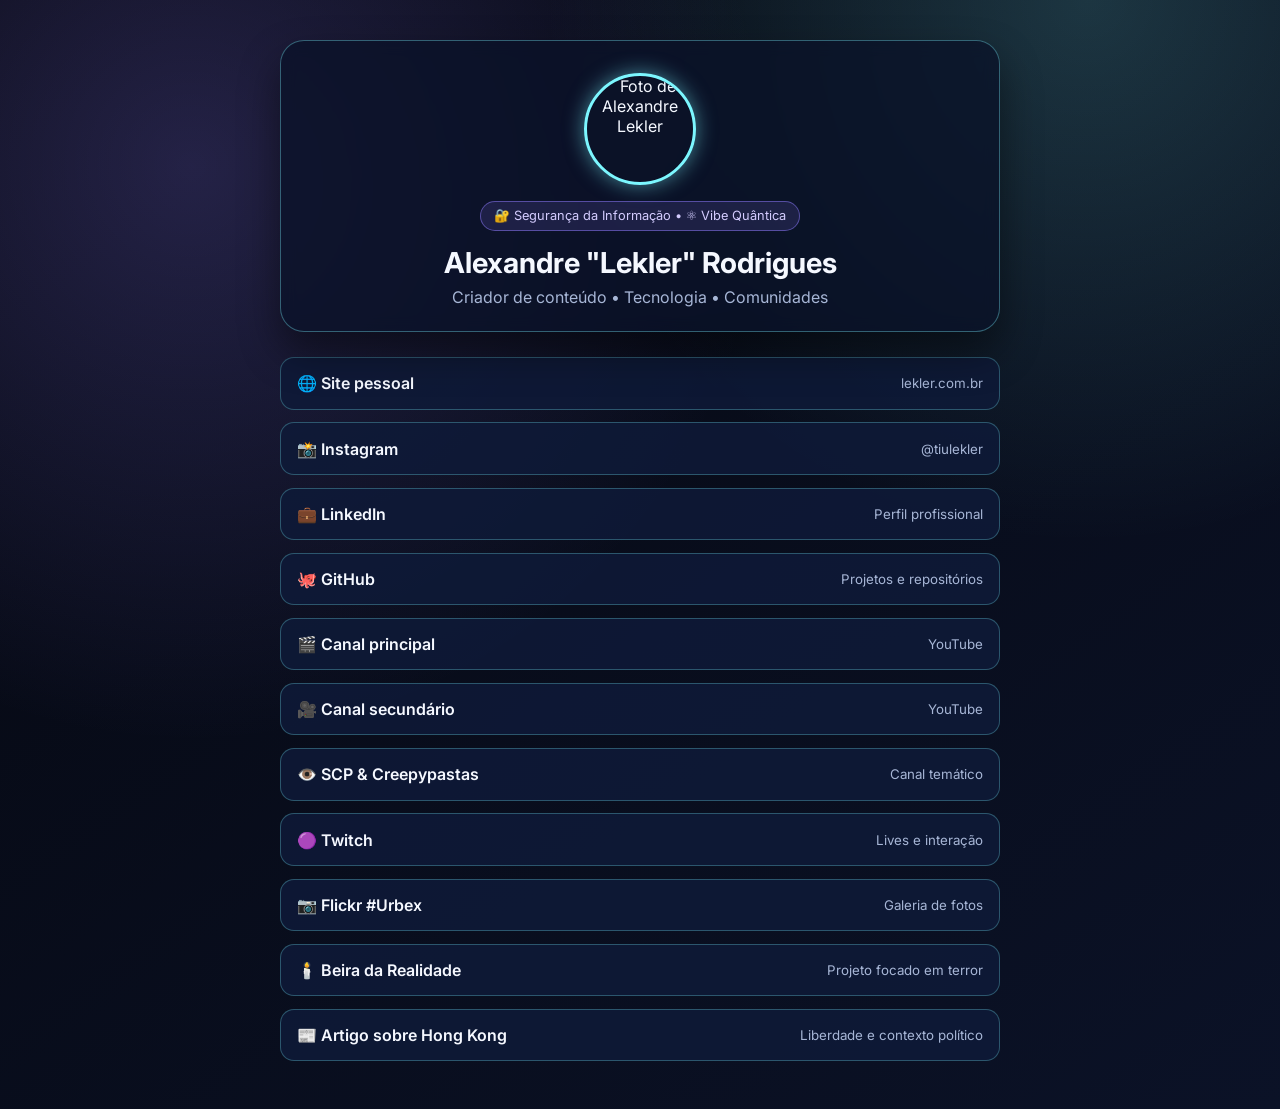
==== index.html @ a50fb495 "Redesign link hub with responsive quantum style and fixed avatar" ====
<!DOCTYPE html>
<html lang="pt-BR">
  <head>
    <meta charset="UTF-8" />
    <meta name="viewport" content="width=device-width, initial-scale=1" />
    <meta
      name="description"
      content="Central de links do Alexandre \"Lekler\" Rodrigues com todos os canais oficiais."
    />
    <title>Alexandre "Lekler" Rodrigues | Link Hub</title>
    <link rel="preconnect" href="https://fonts.googleapis.com" />
    <link rel="preconnect" href="https://fonts.gstatic.com" crossorigin />
    <link
      href="https://fonts.googleapis.com/css2?family=Inter:wght@400;600;700;800&display=swap"
      rel="stylesheet"
    />
    <link rel="stylesheet" href="style.css" />
  </head>

  <body>
    <main class="container">
      <section class="profile-card" aria-label="Perfil">
        <img
          id="userPhoto"
          src="https://raw.githubusercontent.com/Lekler/links.github.io/master/1666912003613.jpg"
          alt="Foto de Alexandre Lekler"
          loading="eager"
          decoding="async"
        />

        <p class="status-pill">🔐 Segurança da Informação • ⚛️ Vibe Quântica</p>
        <h1>Alexandre "Lekler" Rodrigues</h1>
        <p class="subtitle">Criador de conteúdo • Tecnologia • Comunidades</p>
      </section>

      <section id="links" aria-label="Links sociais e projetos">
        <a class="link" href="https://lekler.com.br" target="_blank" rel="noopener noreferrer">
          <span>🌐 Site pessoal</span>
          <small>lekler.com.br</small>
        </a>

        <a class="link" href="https://www.instagram.com/tiulekler" target="_blank" rel="noopener noreferrer">
          <span>📸 Instagram</span>
          <small>@tiulekler</small>
        </a>

        <a class="link" href="https://www.linkedin.com/in/alexandrerod" target="_blank" rel="noopener noreferrer">
          <span>💼 LinkedIn</span>
          <small>Perfil profissional</small>
        </a>

        <a class="link" href="https://github.com/Lekler" target="_blank" rel="noopener noreferrer">
          <span>🐙 GitHub</span>
          <small>Projetos e repositórios</small>
        </a>

        <a
          class="link"
          href="https://www.youtube.com/channel/UCz3S1WSkzNvZlS9Zwl2lBQg?view_as=subscriber"
          target="_blank"
          rel="noopener noreferrer"
        >
          <span>🎬 Canal principal</span>
          <small>YouTube</small>
        </a>

        <a
          class="link"
          href="https://www.youtube.com/channel/UCfmF6zMTFVRqgxNXiyYGHhQ?view_as=subscriber"
          target="_blank"
          rel="noopener noreferrer"
        >
          <span>🎥 Canal secundário</span>
          <small>YouTube</small>
        </a>

        <a
          class="link"
          href="https://www.youtube.com/channel/UCdoVWaOnv3TEPVYduuD1h1A?view_as=subscriber"
          target="_blank"
          rel="noopener noreferrer"
        >
          <span>👁️ SCP & Creepypastas</span>
          <small>Canal temático</small>
        </a>

        <a class="link" href="https://twitch.tv/tiulekler/" target="_blank" rel="noopener noreferrer">
          <span>🟣 Twitch</span>
          <small>Lives e interação</small>
        </a>

        <a class="link" href="https://www.flickr.com/photos/lekler12/" target="_blank" rel="noopener noreferrer">
          <span>📷 Flickr #Urbex</span>
          <small>Galeria de fotos</small>
        </a>

        <a class="link" href="http://beiradarealidade.com.br/" target="_blank" rel="noopener noreferrer">
          <span>🕯️ Beira da Realidade</span>
          <small>Projeto focado em terror</small>
        </a>

        <a class="link" href="https://mailchi.mp/spotniks/hong-kong" target="_blank" rel="noopener noreferrer">
          <span>📰 Artigo sobre Hong Kong</span>
          <small>Liberdade e contexto político</small>
        </a>
      </section>
    </main>
  </body>
</html>
---- style.css ----
:root {
  --bg: #05070f;
  --bg-accent: #0b1227;
  --card: rgba(10, 18, 40, 0.75);
  --primary: #7cf7ff;
  --secondary: #8f7cff;
  --text: #f5f8ff;
  --muted: #a7b6d6;
  --border: rgba(124, 247, 255, 0.35);
  --shadow: 0 20px 40px rgba(0, 0, 0, 0.45);
}

* {
  box-sizing: border-box;
}

body {
  margin: 0;
  min-height: 100vh;
  font-family: 'Inter', system-ui, -apple-system, Segoe UI, Roboto, sans-serif;
  color: var(--text);
  background:
    radial-gradient(circle at 15% 15%, rgba(143, 124, 255, 0.22), transparent 40%),
    radial-gradient(circle at 85% 0%, rgba(124, 247, 255, 0.18), transparent 35%),
    linear-gradient(145deg, var(--bg), var(--bg-accent));
}

.container {
  width: min(720px, 92vw);
  margin: 0 auto;
  padding: 2.5rem 0 3rem;
}

.profile-card {
  position: relative;
  margin: 0 auto 1.6rem;
  padding: 2rem 1.2rem 1.5rem;
  text-align: center;
  border: 1px solid var(--border);
  border-radius: 24px;
  background: var(--card);
  box-shadow: var(--shadow);
  backdrop-filter: blur(8px);
}

#userPhoto {
  width: 112px;
  height: 112px;
  border-radius: 50%;
  border: 3px solid var(--primary);
  display: block;
  object-fit: cover;
  margin: 0 auto 1rem;
  box-shadow: 0 0 20px rgba(124, 247, 255, 0.5);
}

h1 {
  margin: 0;
  font-size: clamp(1.25rem, 4vw, 1.8rem);
}

.subtitle {
  margin: 0.4rem 0 0;
  color: var(--muted);
}

.status-pill {
  display: inline-block;
  margin: 0 0 0.9rem;
  padding: 0.4rem 0.8rem;
  border: 1px solid rgba(143, 124, 255, 0.5);
  border-radius: 999px;
  font-size: 0.8rem;
  color: #d4ccff;
  background: rgba(143, 124, 255, 0.14);
}

#links {
  display: grid;
  gap: 0.8rem;
}

.link {
  display: flex;
  align-items: center;
  justify-content: space-between;
  gap: 0.5rem;
  text-decoration: none;
  color: var(--text);
  padding: 0.95rem 1rem;
  border-radius: 14px;
  border: 1px solid rgba(124, 247, 255, 0.28);
  background: rgba(14, 26, 56, 0.86);
  transition: transform 0.2s ease, border-color 0.2s ease, box-shadow 0.2s ease;
}

.link span {
  font-weight: 600;
}

.link small {
  color: var(--muted);
  white-space: nowrap;
}

.link:hover,
.link:focus-visible {
  transform: translateY(-2px);
  border-color: var(--primary);
  box-shadow: 0 8px 20px rgba(124, 247, 255, 0.2);
  outline: none;
}

@media (max-width: 540px) {
  .container {
    width: min(680px, 94vw);
    padding-top: 1.3rem;
  }

  .profile-card {
    padding: 1.4rem 1rem 1.2rem;
  }

  .link {
    flex-direction: column;
    align-items: flex-start;
  }

  .link small {
    white-space: normal;
  }
}
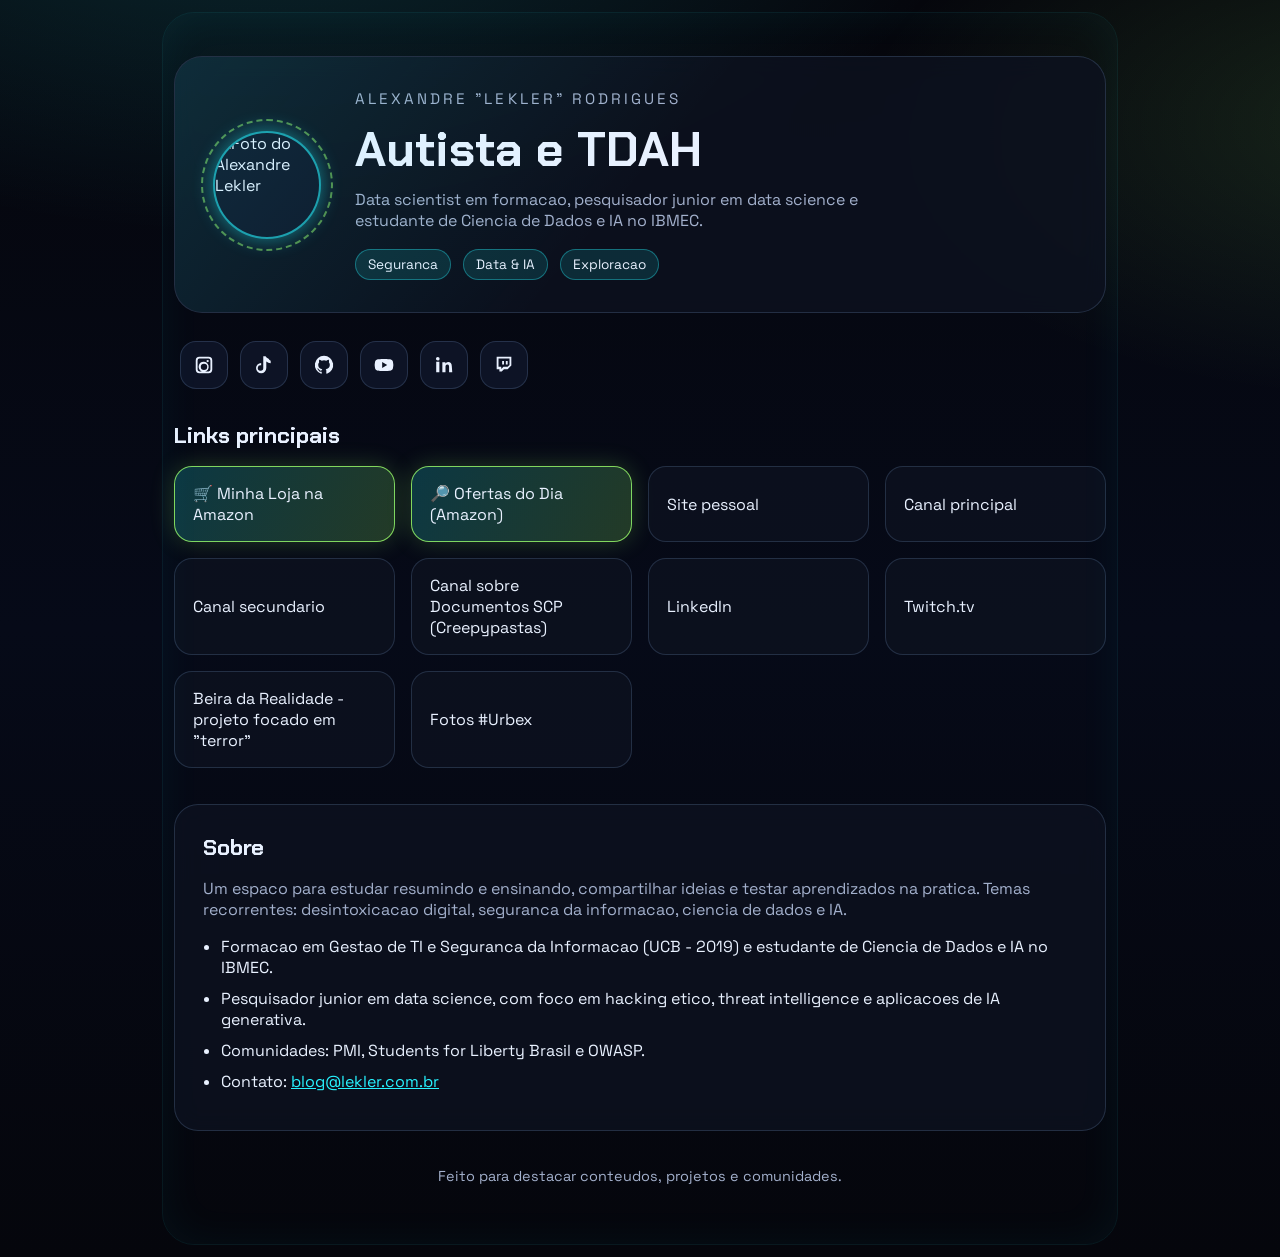
==== commit b2e15191: "Update link page content and add featured links" ====
--- a/index.html
+++ b/index.html
@@ -1,109 +1,242 @@
-<!DOCTYPE html>
+<!doctype html>
 <html lang="pt-BR">
   <head>
-    <meta charset="UTF-8" />
+    <meta charset="utf-8" />
     <meta name="viewport" content="width=device-width, initial-scale=1" />
+    <title>Alexandre "Lekler" Rodrigues</title>
     <meta
       name="description"
-      content="Central de links do Alexandre \"Lekler\" Rodrigues com todos os canais oficiais."
+      content="Links oficiais, conteudos e projetos de Alexandre \"Lekler\" Rodrigues."
     />
-    <title>Alexandre "Lekler" Rodrigues | Link Hub</title>
     <link rel="preconnect" href="https://fonts.googleapis.com" />
     <link rel="preconnect" href="https://fonts.gstatic.com" crossorigin />
     <link
-      href="https://fonts.googleapis.com/css2?family=Inter:wght@400;600;700;800&display=swap"
+      href="https://fonts.googleapis.com/css2?family=Chakra+Petch:wght@500;700&family=Space+Grotesk:wght@400;500;600&display=swap"
       rel="stylesheet"
     />
-    <link rel="stylesheet" href="style.css" />
+    <link rel="stylesheet" href="styles.css" />
   </head>
-
   <body>
-    <main class="container">
-      <section class="profile-card" aria-label="Perfil">
-        <img
-          id="userPhoto"
-          src="https://raw.githubusercontent.com/Lekler/links.github.io/master/1666912003613.jpg"
-          alt="Foto de Alexandre Lekler"
-          loading="eager"
-          decoding="async"
-        />
-
-        <p class="status-pill">🔐 Segurança da Informação • ⚛️ Vibe Quântica</p>
-        <h1>Alexandre "Lekler" Rodrigues</h1>
-        <p class="subtitle">Criador de conteúdo • Tecnologia • Comunidades</p>
+    <main class="page">
+      <header class="hero">
+        <div class="avatar-wrap">
+          <img
+            class="avatar"
+            src="https://raw.githubusercontent.com/Lekler/links.github.io/master/1666912003613.jpg"
+            alt="Foto do Alexandre Lekler"
+          />
+          <span class="avatar-ring" aria-hidden="true"></span>
+        </div>
+        <div class="hero-text">
+          <p class="kicker">Alexandre "Lekler" Rodrigues</p>
+          <h1>Autista e TDAH</h1>
+          <p class="sub">
+            Data scientist em formacao, pesquisador junior em data science e estudante
+            de Ciencia de Dados e IA no IBMEC.
+          </p>
+          <div class="chips">
+            <span>Seguranca</span>
+            <span>Data & IA</span>
+            <span>Exploracao</span>
+          </div>
+        </div>
+      </header>
+
+      <section class="socials" aria-label="Redes sociais">
+        <a
+          class="icon-button"
+          href="https://www.instagram.com/tiulekler"
+          target="_blank"
+          rel="noopener noreferrer"
+          aria-label="Instagram"
+        >
+          <svg viewBox="0 0 24 24" aria-hidden="true">
+            <path
+              d="M7 3h10a4 4 0 0 1 4 4v10a4 4 0 0 1-4 4H7a4 4 0 0 1-4-4V7a4 4 0 0 1 4-4zm10 2H7a2 2 0 0 0-2 2v10a2 2 0 0 0 2 2h10a2 2 0 0 0 2-2V7a2 2 0 0 0-2-2zm-5 3.5A5.5 5.5 0 1 1 6.5 12 5.51 5.51 0 0 1 12 8.5zm0 2A3.5 3.5 0 1 0 15.5 14 3.5 3.5 0 0 0 12 10.5zm5.25-2.75a1.25 1.25 0 1 1-1.25-1.25 1.25 1.25 0 0 1 1.25 1.25z"
+            />
+          </svg>
+        </a>
+        <a
+          class="icon-button"
+          href="https://www.tiktok.com/@lekler"
+          target="_blank"
+          rel="noopener noreferrer"
+          aria-label="TikTok"
+        >
+          <svg viewBox="0 0 24 24" aria-hidden="true">
+            <path
+              d="M17 5.2a5.2 5.2 0 0 1-3.3-2.7h-2.5v12.7a3 3 0 1 1-2.3-2.9V9.8a5.6 5.6 0 1 0 5.6 5.6V8.3a7.5 7.5 0 0 0 4.8 1.7V7.4A5.2 5.2 0 0 1 17 5.2z"
+            />
+          </svg>
+        </a>
+        <a
+          class="icon-button"
+          href="https://github.com/Lekler"
+          target="_blank"
+          rel="noopener noreferrer"
+          aria-label="GitHub"
+        >
+          <svg viewBox="0 0 24 24" aria-hidden="true">
+            <path
+              d="M12 2a10 10 0 0 0-3.16 19.48c.5.1.68-.22.68-.48v-1.7c-2.77.6-3.36-1.33-3.36-1.33a2.64 2.64 0 0 0-1.1-1.45c-.9-.62.07-.61.07-.61a2.1 2.1 0 0 1 1.53 1.03 2.13 2.13 0 0 0 2.9.83 2.13 2.13 0 0 1 .64-1.34c-2.2-.25-4.5-1.1-4.5-4.9a3.82 3.82 0 0 1 1.02-2.66 3.55 3.55 0 0 1 .1-2.63s.83-.27 2.72 1.02a9.4 9.4 0 0 1 4.96 0c1.9-1.3 2.72-1.02 2.72-1.02a3.55 3.55 0 0 1 .1 2.63 3.82 3.82 0 0 1 1.02 2.66c0 3.82-2.3 4.65-4.5 4.9a2.38 2.38 0 0 1 .68 1.84v2.73c0 .27.18.59.69.48A10 10 0 0 0 12 2z"
+            />
+          </svg>
+        </a>
+        <a
+          class="icon-button"
+          href="https://www.youtube.com/channel/UCz3S1WSkzNvZlS9Zwl2lBQg"
+          target="_blank"
+          rel="noopener noreferrer"
+          aria-label="YouTube"
+        >
+          <svg viewBox="0 0 24 24" aria-hidden="true">
+            <path
+              d="M21.7 8.2a3.1 3.1 0 0 0-2.2-2.2C17.6 5.4 12 5.4 12 5.4s-5.6 0-7.5.6a3.1 3.1 0 0 0-2.2 2.2A32.2 32.2 0 0 0 1.8 12a32.2 32.2 0 0 0 .5 3.8 3.1 3.1 0 0 0 2.2 2.2c1.9.6 7.5.6 7.5.6s5.6 0 7.5-.6a3.1 3.1 0 0 0 2.2-2.2 32.2 32.2 0 0 0 .5-3.8 32.2 32.2 0 0 0-.5-3.8zM10 15.4V8.6L15.5 12 10 15.4z"
+            />
+          </svg>
+        </a>
+        <a
+          class="icon-button"
+          href="https://www.linkedin.com/in/alexandrerod"
+          target="_blank"
+          rel="noopener noreferrer"
+          aria-label="LinkedIn"
+        >
+          <svg viewBox="0 0 24 24" aria-hidden="true">
+            <path
+              d="M6.94 8.5H3.5V20h3.44zM5.22 7.2A1.99 1.99 0 1 0 5.2 3.2a1.99 1.99 0 0 0 .02 3.98zM20.5 13.2c0-3.1-1.66-4.55-3.88-4.55a3.35 3.35 0 0 0-3.03 1.66h-.05v-1.4H10.2V20h3.44v-5.6c0-1.48.28-2.92 2.1-2.92 1.79 0 1.81 1.67 1.81 3.02V20h3.45z"
+            />
+          </svg>
+        </a>
+        <a
+          class="icon-button"
+          href="https://twitch.tv/tiulekler"
+          target="_blank"
+          rel="noopener noreferrer"
+          aria-label="Twitch"
+        >
+          <svg viewBox="0 0 24 24" aria-hidden="true">
+            <path
+              d="M4 3h16v9.5l-4 4h-4l-2.5 2.5H7v-2.5H4V3zm2 2v9h3v2.4L11.4 14H16l2-2V5H6zm4 2.5h2v4h-2zm4 0h2v4h-2z"
+            />
+          </svg>
+        </a>
       </section>
 
-      <section id="links" aria-label="Links sociais e projetos">
-        <a class="link" href="https://lekler.com.br" target="_blank" rel="noopener noreferrer">
-          <span>🌐 Site pessoal</span>
-          <small>lekler.com.br</small>
-        </a>
-
-        <a class="link" href="https://www.instagram.com/tiulekler" target="_blank" rel="noopener noreferrer">
-          <span>📸 Instagram</span>
-          <small>@tiulekler</small>
-        </a>
-
-        <a class="link" href="https://www.linkedin.com/in/alexandrerod" target="_blank" rel="noopener noreferrer">
-          <span>💼 LinkedIn</span>
-          <small>Perfil profissional</small>
-        </a>
-
-        <a class="link" href="https://github.com/Lekler" target="_blank" rel="noopener noreferrer">
-          <span>🐙 GitHub</span>
-          <small>Projetos e repositórios</small>
-        </a>
-
-        <a
-          class="link"
-          href="https://www.youtube.com/channel/UCz3S1WSkzNvZlS9Zwl2lBQg?view_as=subscriber"
-          target="_blank"
-          rel="noopener noreferrer"
-        >
-          <span>🎬 Canal principal</span>
-          <small>YouTube</small>
-        </a>
-
-        <a
-          class="link"
-          href="https://www.youtube.com/channel/UCfmF6zMTFVRqgxNXiyYGHhQ?view_as=subscriber"
-          target="_blank"
-          rel="noopener noreferrer"
-        >
-          <span>🎥 Canal secundário</span>
-          <small>YouTube</small>
-        </a>
-
-        <a
-          class="link"
-          href="https://www.youtube.com/channel/UCdoVWaOnv3TEPVYduuD1h1A?view_as=subscriber"
-          target="_blank"
-          rel="noopener noreferrer"
-        >
-          <span>👁️ SCP & Creepypastas</span>
-          <small>Canal temático</small>
-        </a>
-
-        <a class="link" href="https://twitch.tv/tiulekler/" target="_blank" rel="noopener noreferrer">
-          <span>🟣 Twitch</span>
-          <small>Lives e interação</small>
-        </a>
-
-        <a class="link" href="https://www.flickr.com/photos/lekler12/" target="_blank" rel="noopener noreferrer">
-          <span>📷 Flickr #Urbex</span>
-          <small>Galeria de fotos</small>
-        </a>
-
-        <a class="link" href="http://beiradarealidade.com.br/" target="_blank" rel="noopener noreferrer">
-          <span>🕯️ Beira da Realidade</span>
-          <small>Projeto focado em terror</small>
-        </a>
-
-        <a class="link" href="https://mailchi.mp/spotniks/hong-kong" target="_blank" rel="noopener noreferrer">
-          <span>📰 Artigo sobre Hong Kong</span>
-          <small>Liberdade e contexto político</small>
-        </a>
+      <section class="links" aria-label="Links principais">
+        <h2>Links principais</h2>
+        <div class="links-grid">
+          <a
+            class="link featured"
+            href="https://www.amazon.com.br/shop/lekler"
+            target="_blank"
+            rel="noopener noreferrer"
+          >
+            🛒 Minha Loja na Amazon
+          </a>
+          <a
+            class="link featured"
+            href="https://amzn.to/3WXBeCK"
+            target="_blank"
+            rel="noopener noreferrer"
+          >
+            🔎 Ofertas do Dia (Amazon)
+          </a>
+          <a
+            class="link"
+            href="https://lekler.com.br"
+            target="_blank"
+            rel="noopener noreferrer"
+          >
+            Site pessoal
+          </a>
+          <a
+            class="link"
+            href="https://www.youtube.com/channel/UCz3S1WSkzNvZlS9Zwl2lBQg"
+            target="_blank"
+            rel="noopener noreferrer"
+          >
+            Canal principal
+          </a>
+          <a
+            class="link"
+            href="https://www.youtube.com/channel/UCfmF6zMTFVRqgxNXiyYGHhQ"
+            target="_blank"
+            rel="noopener noreferrer"
+          >
+            Canal secundario
+          </a>
+          <a
+            class="link"
+            href="https://www.youtube.com/channel/UCdoVWaOnv3TEPVYduuD1h1A"
+            target="_blank"
+            rel="noopener noreferrer"
+          >
+            Canal sobre Documentos SCP (Creepypastas)
+          </a>
+          <a
+            class="link"
+            href="https://www.linkedin.com/in/alexandrerod"
+            target="_blank"
+            rel="noopener noreferrer"
+          >
+            LinkedIn
+          </a>
+          <a
+            class="link"
+            href="https://twitch.tv/tiulekler"
+            target="_blank"
+            rel="noopener noreferrer"
+          >
+            Twitch.tv
+          </a>
+          <a
+            class="link"
+            href="https://beiradarealidade.com.br"
+            target="_blank"
+            rel="noopener noreferrer"
+          >
+            Beira da Realidade - projeto focado em "terror"
+          </a>
+          <a
+            class="link"
+            href="https://www.flickr.com/photos/lekler12"
+            target="_blank"
+            rel="noopener noreferrer"
+          >
+            Fotos #Urbex
+          </a>
+        </div>
       </section>
+
+      <section class="about" aria-label="Sobre">
+        <h2>Sobre</h2>
+        <p>
+          Um espaco para estudar resumindo e ensinando, compartilhar ideias e testar
+          aprendizados na pratica. Temas recorrentes: desintoxicacao digital,
+          seguranca da informacao, ciencia de dados e IA.
+        </p>
+        <ul class="about-list">
+          <li>
+            Formacao em Gestao de TI e Seguranca da Informacao (UCB - 2019) e
+            estudante de Ciencia de Dados e IA no IBMEC.
+          </li>
+          <li>
+            Pesquisador junior em data science, com foco em hacking etico, threat
+            intelligence e aplicacoes de IA generativa.
+          </li>
+          <li>
+            Comunidades: PMI, Students for Liberty Brasil e OWASP.
+          </li>
+          <li>
+            Contato: <a href="mailto:blog@lekler.com.br">blog@lekler.com.br</a>
+          </li>
+        </ul>
+      </section>
+
+      <footer class="footer">
+        <span>Feito para destacar conteudos, projetos e comunidades.</span>
+      </footer>
     </main>
   </body>
 </html>
--- a/styles.css
+++ b/styles.css
@@ -0,0 +1,275 @@
+:root {
+  color-scheme: dark;
+  --bg: #05060c;
+  --bg-soft: #0b0f1f;
+  --card: rgba(13, 18, 32, 0.8);
+  --card-strong: rgba(15, 22, 40, 0.9);
+  --accent: #27f3ff;
+  --accent-2: #9bff6b;
+  --accent-3: #ff6fd8;
+  --text: #e9f1ff;
+  --muted: #a3b0cc;
+  --stroke: rgba(94, 120, 160, 0.3);
+  --glow: 0 0 20px rgba(39, 243, 255, 0.45);
+}
+
+* {
+  box-sizing: border-box;
+}
+
+body {
+  margin: 0;
+  min-height: 100vh;
+  font-family: "Space Grotesk", "Segoe UI", system-ui, sans-serif;
+  color: var(--text);
+  background:
+    radial-gradient(1200px 600px at 20% -10%, rgba(39, 243, 255, 0.15), transparent 60%),
+    radial-gradient(1000px 500px at 110% 10%, rgba(155, 255, 107, 0.12), transparent 55%),
+    radial-gradient(800px 400px at 50% 120%, rgba(255, 111, 216, 0.12), transparent 60%),
+    linear-gradient(180deg, #05060c 0%, #060a18 50%, #05060c 100%);
+}
+
+.page {
+  max-width: 980px;
+  margin: 0 auto;
+  padding: 56px 24px 72px;
+  position: relative;
+}
+
+.page::before {
+  content: "";
+  position: absolute;
+  inset: 12px;
+  border: 1px solid rgba(39, 243, 255, 0.08);
+  border-radius: 32px;
+  pointer-events: none;
+  box-shadow: inset 0 0 45px rgba(39, 243, 255, 0.05);
+}
+
+.hero {
+  display: grid;
+  grid-template-columns: auto 1fr;
+  gap: 28px;
+  align-items: center;
+  padding: 32px;
+  border-radius: 28px;
+  background: var(--card);
+  border: 1px solid var(--stroke);
+  backdrop-filter: blur(12px);
+  position: relative;
+  overflow: hidden;
+}
+
+.hero::after {
+  content: "";
+  position: absolute;
+  inset: 0;
+  background-image: linear-gradient(130deg, rgba(39, 243, 255, 0.15), transparent 50%);
+  opacity: 0.8;
+  pointer-events: none;
+}
+
+.avatar-wrap {
+  position: relative;
+  width: 120px;
+  height: 120px;
+  border-radius: 50%;
+  display: grid;
+  place-items: center;
+}
+
+.avatar {
+  width: 108px;
+  height: 108px;
+  border-radius: 50%;
+  object-fit: cover;
+  border: 2px solid rgba(39, 243, 255, 0.6);
+  box-shadow: var(--glow);
+  background: #0d1326;
+}
+
+.avatar-ring {
+  position: absolute;
+  inset: -6px;
+  border-radius: 50%;
+  border: 2px dashed rgba(155, 255, 107, 0.5);
+  animation: spin 12s linear infinite;
+}
+
+@keyframes spin {
+  to {
+    transform: rotate(360deg);
+  }
+}
+
+.kicker {
+  margin: 0;
+  font-size: 0.95rem;
+  text-transform: uppercase;
+  letter-spacing: 0.2em;
+  color: var(--muted);
+}
+
+.hero h1 {
+  margin: 10px 0 8px;
+  font-family: "Chakra Petch", "Space Grotesk", sans-serif;
+  font-size: clamp(2rem, 4vw, 3rem);
+}
+
+.sub {
+  margin: 0 0 18px;
+  color: var(--muted);
+  max-width: 560px;
+}
+
+.chips {
+  display: flex;
+  gap: 12px;
+  flex-wrap: wrap;
+}
+
+.chips span {
+  padding: 6px 12px;
+  border-radius: 999px;
+  background: rgba(39, 243, 255, 0.12);
+  border: 1px solid rgba(39, 243, 255, 0.35);
+  font-size: 0.85rem;
+}
+
+.socials {
+  display: flex;
+  gap: 12px;
+  flex-wrap: wrap;
+  margin: 28px 6px 32px;
+}
+
+.icon-button {
+  width: 48px;
+  height: 48px;
+  border-radius: 16px;
+  display: grid;
+  place-items: center;
+  background: var(--card-strong);
+  border: 1px solid var(--stroke);
+  color: var(--text);
+  transition: transform 0.2s ease, box-shadow 0.2s ease, border-color 0.2s ease;
+}
+
+.icon-button svg {
+  width: 22px;
+  height: 22px;
+  fill: currentColor;
+}
+
+.icon-button:hover,
+.icon-button:focus-visible {
+  transform: translateY(-3px);
+  border-color: rgba(39, 243, 255, 0.7);
+  box-shadow: var(--glow);
+}
+
+.links h2,
+.about h2 {
+  font-family: "Chakra Petch", "Space Grotesk", sans-serif;
+  font-size: 1.4rem;
+  margin: 0 0 16px;
+}
+
+.links {
+  margin-bottom: 36px;
+}
+
+.links-grid {
+  display: grid;
+  grid-template-columns: repeat(auto-fit, minmax(220px, 1fr));
+  gap: 16px;
+}
+
+.link {
+  padding: 16px 18px;
+  border-radius: 18px;
+  border: 1px solid var(--stroke);
+  background: var(--card);
+  color: var(--text);
+  text-decoration: none;
+  display: flex;
+  align-items: center;
+  gap: 12px;
+  transition: transform 0.2s ease, border-color 0.2s ease, box-shadow 0.2s ease;
+}
+
+.link:hover,
+.link:focus-visible {
+  transform: translateY(-4px);
+  border-color: rgba(155, 255, 107, 0.7);
+  box-shadow: 0 12px 30px rgba(0, 0, 0, 0.35);
+}
+
+.link.featured {
+  background: linear-gradient(120deg, rgba(39, 243, 255, 0.2), rgba(155, 255, 107, 0.2));
+  border: 1px solid rgba(155, 255, 107, 0.8);
+  box-shadow: 0 0 24px rgba(155, 255, 107, 0.2);
+}
+
+.about {
+  padding: 28px;
+  border-radius: 24px;
+  border: 1px solid var(--stroke);
+  background: var(--card);
+  backdrop-filter: blur(12px);
+}
+
+.about p {
+  margin-top: 0;
+  color: var(--muted);
+}
+
+.about-list {
+  margin: 0;
+  padding-left: 18px;
+  color: var(--text);
+}
+
+.about-list li {
+  margin-bottom: 10px;
+}
+
+.about a {
+  color: var(--accent);
+}
+
+.footer {
+  margin-top: 36px;
+  text-align: center;
+  color: var(--muted);
+  font-size: 0.9rem;
+}
+
+@media (max-width: 720px) {
+  .hero {
+    grid-template-columns: 1fr;
+    text-align: center;
+  }
+
+  .avatar-wrap {
+    margin: 0 auto;
+  }
+
+  .chips {
+    justify-content: center;
+  }
+
+  .socials {
+    justify-content: center;
+  }
+}
+
+@media (prefers-reduced-motion: reduce) {
+  *,
+  *::before,
+  *::after {
+    animation-duration: 0.01ms !important;
+    animation-iteration-count: 1 !important;
+    transition-duration: 0.01ms !important;
+  }
+}
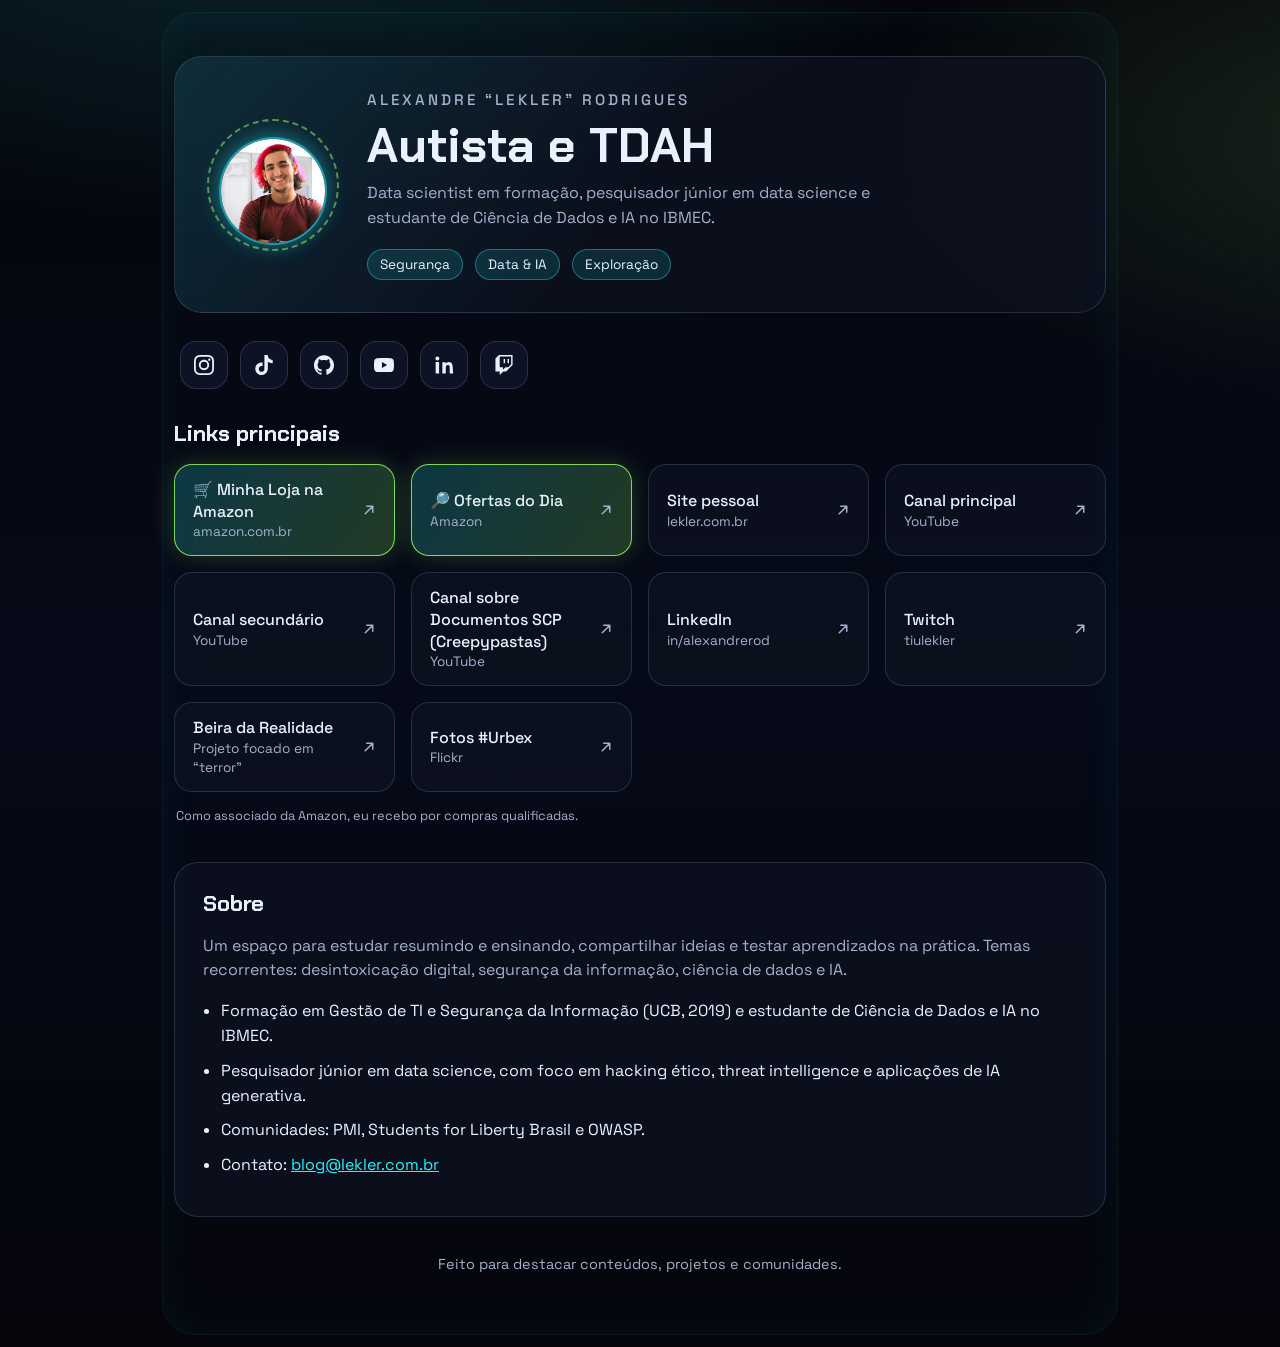
==== commit 0d3229f6: "Moderniza a página de links e remove arquivos sem uso - Corrige a acentuação do pt-BR e a meta descr" ====
--- a/index.html
+++ b/index.html
@@ -3,240 +3,251 @@
   <head>
     <meta charset="utf-8" />
     <meta name="viewport" content="width=device-width, initial-scale=1" />
-    <title>Alexandre "Lekler" Rodrigues</title>
+    <title>Alexandre “Lekler” Rodrigues</title>
     <meta
       name="description"
-      content="Links oficiais, conteudos e projetos de Alexandre \"Lekler\" Rodrigues."
-    />
-    <link rel="preconnect" href="https://fonts.googleapis.com" />
-    <link rel="preconnect" href="https://fonts.gstatic.com" crossorigin />
+      content="Links oficiais, conteúdos e projetos de Alexandre “Lekler” Rodrigues."
+    />
+    <link rel="canonical" href="https://links.lekler.com.br/" />
+    <meta name="color-scheme" content="dark" />
+    <meta name="theme-color" content="#05060c" />
+
+    <meta property="og:type" content="profile" />
+    <meta property="og:locale" content="pt_BR" />
+    <meta property="og:url" content="https://links.lekler.com.br/" />
+    <meta property="og:title" content="Alexandre “Lekler” Rodrigues" />
+    <meta
+      property="og:description"
+      content="Links oficiais, conteúdos e projetos de Alexandre “Lekler” Rodrigues."
+    />
+    <meta property="og:image" content="https://links.lekler.com.br/assets/img/avatar.jpg" />
+    <meta property="og:image:width" content="512" />
+    <meta property="og:image:height" content="512" />
+    <meta property="og:image:alt" content="Foto de Alexandre “Lekler” Rodrigues" />
+    <meta property="profile:first_name" content="Alexandre" />
+    <meta property="profile:last_name" content="Rodrigues" />
+    <meta name="twitter:card" content="summary" />
+
+    <link rel="icon" href="favicon.ico" sizes="32x32" />
+    <link rel="icon" href="assets/icons/favicon.svg" type="image/svg+xml" />
+    <link rel="apple-touch-icon" href="assets/icons/apple-touch-icon.png" />
+
     <link
-      href="https://fonts.googleapis.com/css2?family=Chakra+Petch:wght@500;700&family=Space+Grotesk:wght@400;500;600&display=swap"
-      rel="stylesheet"
-    />
-    <link rel="stylesheet" href="styles.css" />
+      rel="preload"
+      href="assets/fonts/space-grotesk-latin-wght.woff2"
+      as="font"
+      type="font/woff2"
+      crossorigin
+    />
+    <link
+      rel="preload"
+      href="assets/fonts/chakra-petch-latin-700.woff2"
+      as="font"
+      type="font/woff2"
+      crossorigin
+    />
+    <link rel="stylesheet" href="assets/css/styles.css" />
+
+    <script type="application/ld+json">
+      {
+        "@context": "https://schema.org",
+        "@type": "ProfilePage",
+        "url": "https://links.lekler.com.br/",
+        "mainEntity": {
+          "@type": "Person",
+          "name": "Alexandre Rodrigues",
+          "alternateName": "Lekler",
+          "url": "https://lekler.com.br",
+          "image": "https://links.lekler.com.br/assets/img/avatar.jpg",
+          "sameAs": [
+            "https://www.instagram.com/tiulekler",
+            "https://www.tiktok.com/@lekler",
+            "https://github.com/Lekler",
+            "https://www.youtube.com/channel/UCz3S1WSkzNvZlS9Zwl2lBQg",
+            "https://www.linkedin.com/in/alexandrerod",
+            "https://twitch.tv/tiulekler",
+            "https://www.flickr.com/photos/lekler12"
+          ]
+        }
+      }
+    </script>
   </head>
   <body>
-    <main class="page">
+    <!-- Ícones de marca: Simple Icons (CC0 1.0). As marcas pertencem aos respectivos titulares. -->
+    <svg class="sprite" width="0" height="0" aria-hidden="true">
+      <symbol id="i-instagram" viewBox="0 0 24 24"><path d="M7.0301.084c-1.2768.0602-2.1487.264-2.911.5634-.7888.3075-1.4575.72-2.1228 1.3877-.6652.6677-1.075 1.3368-1.3802 2.127-.2954.7638-.4956 1.6365-.552 2.914-.0564 1.2775-.0689 1.6882-.0626 4.947.0062 3.2586.0206 3.6671.0825 4.9473.061 1.2765.264 2.1482.5635 2.9107.308.7889.72 1.4573 1.388 2.1228.6679.6655 1.3365 1.0743 2.1285 1.38.7632.295 1.6361.4961 2.9134.552 1.2773.056 1.6884.069 4.9462.0627 3.2578-.0062 3.668-.0207 4.9478-.0814 1.28-.0607 2.147-.2652 2.9098-.5633.7889-.3086 1.4578-.72 2.1228-1.3881.665-.6682 1.0745-1.3378 1.3795-2.1284.2957-.7632.4966-1.636.552-2.9124.056-1.2809.0692-1.6898.063-4.948-.0063-3.2583-.021-3.6668-.0817-4.9465-.0607-1.2797-.264-2.1487-.5633-2.9117-.3084-.7889-.72-1.4568-1.3876-2.1228C21.2982 1.33 20.628.9208 19.8378.6165 19.074.321 18.2017.1197 16.9244.0645 15.6471.0093 15.236-.005 11.977.0014 8.718.0076 8.31.0215 7.0301.0839m.1402 21.6932c-1.17-.0509-1.8053-.2453-2.2287-.408-.5606-.216-.96-.4771-1.3819-.895-.422-.4178-.6811-.8186-.9-1.378-.1644-.4234-.3624-1.058-.4171-2.228-.0595-1.2645-.072-1.6442-.079-4.848-.007-3.2037.0053-3.583.0607-4.848.05-1.169.2456-1.805.408-2.2282.216-.5613.4762-.96.895-1.3816.4188-.4217.8184-.6814 1.3783-.9003.423-.1651 1.0575-.3614 2.227-.4171 1.2655-.06 1.6447-.072 4.848-.079 3.2033-.007 3.5835.005 4.8495.0608 1.169.0508 1.8053.2445 2.228.408.5608.216.96.4754 1.3816.895.4217.4194.6816.8176.9005 1.3787.1653.4217.3617 1.056.4169 2.2263.0602 1.2655.0739 1.645.0796 4.848.0058 3.203-.0055 3.5834-.061 4.848-.051 1.17-.245 1.8055-.408 2.2294-.216.5604-.4763.96-.8954 1.3814-.419.4215-.8181.6811-1.3783.9-.4224.1649-1.0577.3617-2.2262.4174-1.2656.0595-1.6448.072-4.8493.079-3.2045.007-3.5825-.006-4.848-.0608M16.953 5.5864A1.44 1.44 0 1 0 18.39 4.144a1.44 1.44 0 0 0-1.437 1.4424M5.8385 12.012c.0067 3.4032 2.7706 6.1557 6.173 6.1493 3.4026-.0065 6.157-2.7701 6.1506-6.1733-.0065-3.4032-2.771-6.1565-6.174-6.1498-3.403.0067-6.156 2.771-6.1496 6.1738M8 12.0077a4 4 0 1 1 4.008 3.9921A3.9996 3.9996 0 0 1 8 12.0077" /></symbol>
+      <symbol id="i-tiktok" viewBox="0 0 24 24"><path d="M12.525.02c1.31-.02 2.61-.01 3.91-.02.08 1.53.63 3.09 1.75 4.17 1.12 1.11 2.7 1.62 4.24 1.79v4.03c-1.44-.05-2.89-.35-4.2-.97-.57-.26-1.1-.59-1.62-.93-.01 2.92.01 5.84-.02 8.75-.08 1.4-.54 2.79-1.35 3.94-1.31 1.92-3.58 3.17-5.91 3.21-1.43.08-2.86-.31-4.08-1.03-2.02-1.19-3.44-3.37-3.65-5.71-.02-.5-.03-1-.01-1.49.18-1.9 1.12-3.72 2.58-4.96 1.66-1.44 3.98-2.13 6.15-1.72.02 1.48-.04 2.96-.04 4.44-.99-.32-2.15-.23-3.02.37-.63.41-1.11 1.04-1.36 1.75-.21.51-.15 1.07-.14 1.61.24 1.64 1.82 3.02 3.5 2.87 1.12-.01 2.19-.66 2.77-1.61.19-.33.4-.67.41-1.06.1-1.79.06-3.57.07-5.36.01-4.03-.01-8.05.02-12.07z" /></symbol>
+      <symbol id="i-github" viewBox="0 0 24 24"><path d="M12 .297c-6.63 0-12 5.373-12 12 0 5.303 3.438 9.8 8.205 11.385.6.113.82-.258.82-.577 0-.285-.01-1.04-.015-2.04-3.338.724-4.042-1.61-4.042-1.61C4.422 18.07 3.633 17.7 3.633 17.7c-1.087-.744.084-.729.084-.729 1.205.084 1.838 1.236 1.838 1.236 1.07 1.835 2.809 1.305 3.495.998.108-.776.417-1.305.76-1.605-2.665-.3-5.466-1.332-5.466-5.93 0-1.31.465-2.38 1.235-3.22-.135-.303-.54-1.523.105-3.176 0 0 1.005-.322 3.3 1.23.96-.267 1.98-.399 3-.405 1.02.006 2.04.138 3 .405 2.28-1.552 3.285-1.23 3.285-1.23.645 1.653.24 2.873.12 3.176.765.84 1.23 1.91 1.23 3.22 0 4.61-2.805 5.625-5.475 5.92.42.36.81 1.096.81 2.22 0 1.606-.015 2.896-.015 3.286 0 .315.21.69.825.57C20.565 22.092 24 17.592 24 12.297c0-6.627-5.373-12-12-12" /></symbol>
+      <symbol id="i-youtube" viewBox="0 0 24 24"><path d="M23.498 6.186a3.016 3.016 0 0 0-2.122-2.136C19.505 3.545 12 3.545 12 3.545s-7.505 0-9.377.505A3.017 3.017 0 0 0 .502 6.186C0 8.07 0 12 0 12s0 3.93.502 5.814a3.016 3.016 0 0 0 2.122 2.136c1.871.505 9.376.505 9.376.505s7.505 0 9.377-.505a3.015 3.015 0 0 0 2.122-2.136C24 15.93 24 12 24 12s0-3.93-.502-5.814zM9.545 15.568V8.432L15.818 12l-6.273 3.568z" /></symbol>
+      <symbol id="i-linkedin" viewBox="1.85 1.6 20 20"><path d="M6.94 8.5H3.5V20h3.44zM5.22 7.2A1.99 1.99 0 1 0 5.2 3.2a1.99 1.99 0 0 0 .02 3.98zM20.5 13.2c0-3.1-1.66-4.55-3.88-4.55a3.35 3.35 0 0 0-3.03 1.66h-.05v-1.4H10.2V20h3.44v-5.6c0-1.48.28-2.92 2.1-2.92 1.79 0 1.81 1.67 1.81 3.02V20h3.45z" /></symbol>
+      <symbol id="i-twitch" viewBox="0 0 24 24"><path d="M11.571 4.714h1.715v5.143H11.57zm4.715 0H18v5.143h-1.714zM6 0L1.714 4.286v15.428h5.143V24l4.286-4.286h3.428L22.286 12V0zm14.571 11.143l-3.428 3.428h-3.429l-3 3v-3H6.857V1.714h13.714Z" /></symbol>
+      <symbol id="i-arrow" viewBox="0 0 24 24"><path d="M7 17 17 7M9 7h8v8" fill="none" stroke="currentColor" stroke-width="2" stroke-linecap="round" stroke-linejoin="round" /></symbol>
+    </svg>
+
+    <div class="page">
       <header class="hero">
-        <div class="avatar-wrap">
+        <picture class="avatar">
+          <source srcset="assets/img/avatar.avif" type="image/avif" />
           <img
-            class="avatar"
-            src="https://raw.githubusercontent.com/Lekler/links.github.io/master/1666912003613.jpg"
-            alt="Foto do Alexandre Lekler"
+            src="assets/img/avatar.jpg"
+            alt="Foto de Alexandre “Lekler” Rodrigues"
+            width="108"
+            height="108"
           />
-          <span class="avatar-ring" aria-hidden="true"></span>
-        </div>
+        </picture>
         <div class="hero-text">
-          <p class="kicker">Alexandre "Lekler" Rodrigues</p>
-          <h1>Autista e TDAH</h1>
+          <h1 class="kicker">Alexandre “Lekler” Rodrigues</h1>
+          <p class="tagline">Autista e TDAH</p>
           <p class="sub">
-            Data scientist em formacao, pesquisador junior em data science e estudante
-            de Ciencia de Dados e IA no IBMEC.
+            Data scientist em formação, pesquisador júnior em data science e estudante
+            de Ciência de Dados e IA no IBMEC.
           </p>
-          <div class="chips">
-            <span>Seguranca</span>
-            <span>Data & IA</span>
-            <span>Exploracao</span>
-          </div>
+          <ul class="chips" role="list">
+            <li>Segurança</li>
+            <li>Data &amp; IA</li>
+            <li>Exploração</li>
+          </ul>
         </div>
       </header>
 
-      <section class="socials" aria-label="Redes sociais">
-        <a
-          class="icon-button"
-          href="https://www.instagram.com/tiulekler"
-          target="_blank"
-          rel="noopener noreferrer"
-          aria-label="Instagram"
-        >
-          <svg viewBox="0 0 24 24" aria-hidden="true">
-            <path
-              d="M7 3h10a4 4 0 0 1 4 4v10a4 4 0 0 1-4 4H7a4 4 0 0 1-4-4V7a4 4 0 0 1 4-4zm10 2H7a2 2 0 0 0-2 2v10a2 2 0 0 0 2 2h10a2 2 0 0 0 2-2V7a2 2 0 0 0-2-2zm-5 3.5A5.5 5.5 0 1 1 6.5 12 5.51 5.51 0 0 1 12 8.5zm0 2A3.5 3.5 0 1 0 15.5 14 3.5 3.5 0 0 0 12 10.5zm5.25-2.75a1.25 1.25 0 1 1-1.25-1.25 1.25 1.25 0 0 1 1.25 1.25z"
-            />
-          </svg>
-        </a>
-        <a
-          class="icon-button"
-          href="https://www.tiktok.com/@lekler"
-          target="_blank"
-          rel="noopener noreferrer"
-          aria-label="TikTok"
-        >
-          <svg viewBox="0 0 24 24" aria-hidden="true">
-            <path
-              d="M17 5.2a5.2 5.2 0 0 1-3.3-2.7h-2.5v12.7a3 3 0 1 1-2.3-2.9V9.8a5.6 5.6 0 1 0 5.6 5.6V8.3a7.5 7.5 0 0 0 4.8 1.7V7.4A5.2 5.2 0 0 1 17 5.2z"
-            />
-          </svg>
-        </a>
-        <a
-          class="icon-button"
-          href="https://github.com/Lekler"
-          target="_blank"
-          rel="noopener noreferrer"
-          aria-label="GitHub"
-        >
-          <svg viewBox="0 0 24 24" aria-hidden="true">
-            <path
-              d="M12 2a10 10 0 0 0-3.16 19.48c.5.1.68-.22.68-.48v-1.7c-2.77.6-3.36-1.33-3.36-1.33a2.64 2.64 0 0 0-1.1-1.45c-.9-.62.07-.61.07-.61a2.1 2.1 0 0 1 1.53 1.03 2.13 2.13 0 0 0 2.9.83 2.13 2.13 0 0 1 .64-1.34c-2.2-.25-4.5-1.1-4.5-4.9a3.82 3.82 0 0 1 1.02-2.66 3.55 3.55 0 0 1 .1-2.63s.83-.27 2.72 1.02a9.4 9.4 0 0 1 4.96 0c1.9-1.3 2.72-1.02 2.72-1.02a3.55 3.55 0 0 1 .1 2.63 3.82 3.82 0 0 1 1.02 2.66c0 3.82-2.3 4.65-4.5 4.9a2.38 2.38 0 0 1 .68 1.84v2.73c0 .27.18.59.69.48A10 10 0 0 0 12 2z"
-            />
-          </svg>
-        </a>
-        <a
-          class="icon-button"
-          href="https://www.youtube.com/channel/UCz3S1WSkzNvZlS9Zwl2lBQg"
-          target="_blank"
-          rel="noopener noreferrer"
-          aria-label="YouTube"
-        >
-          <svg viewBox="0 0 24 24" aria-hidden="true">
-            <path
-              d="M21.7 8.2a3.1 3.1 0 0 0-2.2-2.2C17.6 5.4 12 5.4 12 5.4s-5.6 0-7.5.6a3.1 3.1 0 0 0-2.2 2.2A32.2 32.2 0 0 0 1.8 12a32.2 32.2 0 0 0 .5 3.8 3.1 3.1 0 0 0 2.2 2.2c1.9.6 7.5.6 7.5.6s5.6 0 7.5-.6a3.1 3.1 0 0 0 2.2-2.2 32.2 32.2 0 0 0 .5-3.8 32.2 32.2 0 0 0-.5-3.8zM10 15.4V8.6L15.5 12 10 15.4z"
-            />
-          </svg>
-        </a>
-        <a
-          class="icon-button"
-          href="https://www.linkedin.com/in/alexandrerod"
-          target="_blank"
-          rel="noopener noreferrer"
-          aria-label="LinkedIn"
-        >
-          <svg viewBox="0 0 24 24" aria-hidden="true">
-            <path
-              d="M6.94 8.5H3.5V20h3.44zM5.22 7.2A1.99 1.99 0 1 0 5.2 3.2a1.99 1.99 0 0 0 .02 3.98zM20.5 13.2c0-3.1-1.66-4.55-3.88-4.55a3.35 3.35 0 0 0-3.03 1.66h-.05v-1.4H10.2V20h3.44v-5.6c0-1.48.28-2.92 2.1-2.92 1.79 0 1.81 1.67 1.81 3.02V20h3.45z"
-            />
-          </svg>
-        </a>
-        <a
-          class="icon-button"
-          href="https://twitch.tv/tiulekler"
-          target="_blank"
-          rel="noopener noreferrer"
-          aria-label="Twitch"
-        >
-          <svg viewBox="0 0 24 24" aria-hidden="true">
-            <path
-              d="M4 3h16v9.5l-4 4h-4l-2.5 2.5H7v-2.5H4V3zm2 2v9h3v2.4L11.4 14H16l2-2V5H6zm4 2.5h2v4h-2zm4 0h2v4h-2z"
-            />
-          </svg>
-        </a>
-      </section>
-
-      <section class="links" aria-label="Links principais">
-        <h2>Links principais</h2>
-        <div class="links-grid">
-          <a
-            class="link featured"
-            href="https://www.amazon.com.br/shop/lekler"
-            target="_blank"
-            rel="noopener noreferrer"
-          >
-            🛒 Minha Loja na Amazon
-          </a>
-          <a
-            class="link featured"
-            href="https://amzn.to/3WXBeCK"
-            target="_blank"
-            rel="noopener noreferrer"
-          >
-            🔎 Ofertas do Dia (Amazon)
-          </a>
-          <a
-            class="link"
-            href="https://lekler.com.br"
-            target="_blank"
-            rel="noopener noreferrer"
-          >
-            Site pessoal
-          </a>
-          <a
-            class="link"
-            href="https://www.youtube.com/channel/UCz3S1WSkzNvZlS9Zwl2lBQg"
-            target="_blank"
-            rel="noopener noreferrer"
-          >
-            Canal principal
-          </a>
-          <a
-            class="link"
-            href="https://www.youtube.com/channel/UCfmF6zMTFVRqgxNXiyYGHhQ"
-            target="_blank"
-            rel="noopener noreferrer"
-          >
-            Canal secundario
-          </a>
-          <a
-            class="link"
-            href="https://www.youtube.com/channel/UCdoVWaOnv3TEPVYduuD1h1A"
-            target="_blank"
-            rel="noopener noreferrer"
-          >
-            Canal sobre Documentos SCP (Creepypastas)
-          </a>
-          <a
-            class="link"
-            href="https://www.linkedin.com/in/alexandrerod"
-            target="_blank"
-            rel="noopener noreferrer"
-          >
-            LinkedIn
-          </a>
-          <a
-            class="link"
-            href="https://twitch.tv/tiulekler"
-            target="_blank"
-            rel="noopener noreferrer"
-          >
-            Twitch.tv
-          </a>
-          <a
-            class="link"
-            href="https://beiradarealidade.com.br"
-            target="_blank"
-            rel="noopener noreferrer"
-          >
-            Beira da Realidade - projeto focado em "terror"
-          </a>
-          <a
-            class="link"
-            href="https://www.flickr.com/photos/lekler12"
-            target="_blank"
-            rel="noopener noreferrer"
-          >
-            Fotos #Urbex
-          </a>
-        </div>
-      </section>
-
-      <section class="about" aria-label="Sobre">
-        <h2>Sobre</h2>
-        <p>
-          Um espaco para estudar resumindo e ensinando, compartilhar ideias e testar
-          aprendizados na pratica. Temas recorrentes: desintoxicacao digital,
-          seguranca da informacao, ciencia de dados e IA.
-        </p>
-        <ul class="about-list">
-          <li>
-            Formacao em Gestao de TI e Seguranca da Informacao (UCB - 2019) e
-            estudante de Ciencia de Dados e IA no IBMEC.
-          </li>
-          <li>
-            Pesquisador junior em data science, com foco em hacking etico, threat
-            intelligence e aplicacoes de IA generativa.
-          </li>
-          <li>
-            Comunidades: PMI, Students for Liberty Brasil e OWASP.
-          </li>
-          <li>
-            Contato: <a href="mailto:blog@lekler.com.br">blog@lekler.com.br</a>
+      <nav class="socials" aria-label="Redes sociais">
+        <ul role="list">
+          <li>
+            <a class="icon-button" href="https://www.instagram.com/tiulekler" target="_blank" rel="noopener" aria-label="Instagram">
+              <svg aria-hidden="true"><use href="#i-instagram" /></svg>
+            </a>
+          </li>
+          <li>
+            <a class="icon-button" href="https://www.tiktok.com/@lekler" target="_blank" rel="noopener" aria-label="TikTok">
+              <svg aria-hidden="true"><use href="#i-tiktok" /></svg>
+            </a>
+          </li>
+          <li>
+            <a class="icon-button" href="https://github.com/Lekler" target="_blank" rel="noopener" aria-label="GitHub">
+              <svg aria-hidden="true"><use href="#i-github" /></svg>
+            </a>
+          </li>
+          <li>
+            <a class="icon-button" href="https://www.youtube.com/channel/UCz3S1WSkzNvZlS9Zwl2lBQg" target="_blank" rel="noopener" aria-label="YouTube">
+              <svg aria-hidden="true"><use href="#i-youtube" /></svg>
+            </a>
+          </li>
+          <li>
+            <a class="icon-button" href="https://www.linkedin.com/in/alexandrerod" target="_blank" rel="noopener" aria-label="LinkedIn">
+              <svg aria-hidden="true"><use href="#i-linkedin" /></svg>
+            </a>
+          </li>
+          <li>
+            <a class="icon-button" href="https://twitch.tv/tiulekler" target="_blank" rel="noopener" aria-label="Twitch">
+              <svg aria-hidden="true"><use href="#i-twitch" /></svg>
+            </a>
           </li>
         </ul>
-      </section>
+      </nav>
+
+      <main>
+        <section class="links" aria-labelledby="links-title">
+          <h2 id="links-title">Links principais</h2>
+          <ul class="links-grid" role="list">
+            <li>
+              <a class="link featured" href="https://www.amazon.com.br/shop/lekler" target="_blank" rel="noopener">
+                <span class="link-title"><span aria-hidden="true">🛒</span> Minha Loja na Amazon</span>
+                <span class="link-meta">amazon.com.br</span>
+                <svg class="link-arrow" aria-hidden="true"><use href="#i-arrow" /></svg>
+              </a>
+            </li>
+            <li>
+              <a class="link featured" href="https://amzn.to/3WXBeCK" target="_blank" rel="noopener">
+                <span class="link-title"><span aria-hidden="true">🔎</span> Ofertas do Dia</span>
+                <span class="link-meta">Amazon</span>
+                <svg class="link-arrow" aria-hidden="true"><use href="#i-arrow" /></svg>
+              </a>
+            </li>
+            <li>
+              <a class="link" href="https://lekler.com.br" target="_blank" rel="noopener">
+                <span class="link-title">Site pessoal</span>
+                <span class="link-meta">lekler.com.br</span>
+                <svg class="link-arrow" aria-hidden="true"><use href="#i-arrow" /></svg>
+              </a>
+            </li>
+            <li>
+              <a class="link" href="https://www.youtube.com/channel/UCz3S1WSkzNvZlS9Zwl2lBQg" target="_blank" rel="noopener">
+                <span class="link-title">Canal principal</span>
+                <span class="link-meta">YouTube</span>
+                <svg class="link-arrow" aria-hidden="true"><use href="#i-arrow" /></svg>
+              </a>
+            </li>
+            <li>
+              <a class="link" href="https://www.youtube.com/channel/UCfmF6zMTFVRqgxNXiyYGHhQ" target="_blank" rel="noopener">
+                <span class="link-title">Canal secundário</span>
+                <span class="link-meta">YouTube</span>
+                <svg class="link-arrow" aria-hidden="true"><use href="#i-arrow" /></svg>
+              </a>
+            </li>
+            <li>
+              <a class="link" href="https://www.youtube.com/channel/UCdoVWaOnv3TEPVYduuD1h1A" target="_blank" rel="noopener">
+                <span class="link-title">Canal sobre Documentos SCP (Creepypastas)</span>
+                <span class="link-meta">YouTube</span>
+                <svg class="link-arrow" aria-hidden="true"><use href="#i-arrow" /></svg>
+              </a>
+            </li>
+            <li>
+              <a class="link" href="https://www.linkedin.com/in/alexandrerod" target="_blank" rel="noopener">
+                <span class="link-title">LinkedIn</span>
+                <span class="link-meta">in/alexandrerod</span>
+                <svg class="link-arrow" aria-hidden="true"><use href="#i-arrow" /></svg>
+              </a>
+            </li>
+            <li>
+              <a class="link" href="https://twitch.tv/tiulekler" target="_blank" rel="noopener">
+                <span class="link-title">Twitch</span>
+                <span class="link-meta">tiulekler</span>
+                <svg class="link-arrow" aria-hidden="true"><use href="#i-arrow" /></svg>
+              </a>
+            </li>
+            <li>
+              <a class="link" href="https://beiradarealidade.com.br" target="_blank" rel="noopener">
+                <span class="link-title">Beira da Realidade</span>
+                <span class="link-meta">Projeto focado em “terror”</span>
+                <svg class="link-arrow" aria-hidden="true"><use href="#i-arrow" /></svg>
+              </a>
+            </li>
+            <li>
+              <a class="link" href="https://www.flickr.com/photos/lekler12" target="_blank" rel="noopener">
+                <span class="link-title">Fotos #Urbex</span>
+                <span class="link-meta">Flickr</span>
+                <svg class="link-arrow" aria-hidden="true"><use href="#i-arrow" /></svg>
+              </a>
+            </li>
+          </ul>
+          <p class="disclosure">Como associado da Amazon, eu recebo por compras qualificadas.</p>
+        </section>
+
+        <section class="about" aria-labelledby="about-title">
+          <h2 id="about-title">Sobre</h2>
+          <p>
+            Um espaço para estudar resumindo e ensinando, compartilhar ideias e testar
+            aprendizados na prática. Temas recorrentes: desintoxicação digital,
+            segurança da informação, ciência de dados e IA.
+          </p>
+          <ul class="about-list">
+            <li>
+              Formação em Gestão de TI e Segurança da Informação (UCB, 2019) e
+              estudante de Ciência de Dados e IA no IBMEC.
+            </li>
+            <li>
+              Pesquisador júnior em data science, com foco em hacking ético, threat
+              intelligence e aplicações de IA generativa.
+            </li>
+            <li>Comunidades: PMI, Students for Liberty Brasil e OWASP.</li>
+            <li>Contato: <a href="mailto:blog@lekler.com.br">blog@lekler.com.br</a></li>
+          </ul>
+        </section>
+      </main>
 
       <footer class="footer">
-        <span>Feito para destacar conteudos, projetos e comunidades.</span>
+        <p>Feito para destacar conteúdos, projetos e comunidades.</p>
       </footer>
-    </main>
+    </div>
   </body>
 </html>
--- a/assets/css/styles.css
+++ b/assets/css/styles.css
@@ -0,0 +1,414 @@
+/* Fontes auto-hospedadas (subconjunto latin, cobre os diacríticos do pt-BR). Licença: ../fonts/OFL.txt */
+@font-face {
+  font-family: "Space Grotesk";
+  src: url("../fonts/space-grotesk-latin-wght.woff2") format("woff2");
+  font-weight: 300 700;
+  font-style: normal;
+  font-display: swap;
+}
+
+@font-face {
+  font-family: "Chakra Petch";
+  src: url("../fonts/chakra-petch-latin-700.woff2") format("woff2");
+  font-weight: 700;
+  font-style: normal;
+  font-display: swap;
+}
+
+:root {
+  color-scheme: dark;
+  --bg: #05060c;
+  --card: rgb(13 18 32 / 0.8);
+  --card-strong: rgb(15 22 40 / 0.9);
+  --accent: #27f3ff;
+  --accent-2: #9bff6b;
+  --text: #e9f1ff;
+  --muted: #a3b0cc;
+  --stroke: rgb(94 120 160 / 0.3);
+  --glow: 0 0 20px rgb(39 243 255 / 0.45);
+  --font-body: "Space Grotesk", system-ui, -apple-system, "Segoe UI", Roboto, sans-serif;
+  --font-display: "Chakra Petch", var(--font-body);
+}
+
+*,
+*::before,
+*::after {
+  box-sizing: border-box;
+}
+
+html {
+  -webkit-text-size-adjust: 100%;
+  text-size-adjust: 100%;
+}
+
+body {
+  margin: 0;
+  min-height: 100vh;
+  font-family: var(--font-body);
+  line-height: 1.55;
+  color: var(--text);
+  background-color: var(--bg);
+  background-image:
+    radial-gradient(1200px 600px at 20% -10%, rgb(39 243 255 / 0.15), transparent 60%),
+    radial-gradient(1000px 500px at 110% 10%, rgb(155 255 107 / 0.12), transparent 55%),
+    radial-gradient(800px 400px at 50% 120%, rgb(255 111 216 / 0.12), transparent 60%),
+    linear-gradient(180deg, #05060c 0%, #060a18 50%, #05060c 100%);
+}
+
+img {
+  display: block;
+  max-width: 100%;
+}
+
+.sprite {
+  position: absolute;
+}
+
+ul[role="list"] {
+  margin: 0;
+  padding: 0;
+  list-style: none;
+}
+
+a:focus-visible {
+  outline: 2px solid var(--accent);
+  outline-offset: 3px;
+}
+
+h2 {
+  margin: 0 0 16px;
+  font-family: var(--font-display);
+  font-size: 1.4rem;
+  line-height: 1.2;
+}
+
+/* Layout */
+
+.page {
+  position: relative;
+  max-width: 980px;
+  margin: 0 auto;
+  padding: 56px 24px 72px;
+}
+
+.page::before {
+  content: "";
+  position: absolute;
+  inset: 12px;
+  border: 1px solid rgb(39 243 255 / 0.08);
+  border-radius: 32px;
+  box-shadow: inset 0 0 45px rgb(39 243 255 / 0.05);
+  pointer-events: none;
+}
+
+/* Cabeçalho */
+
+.hero {
+  display: grid;
+  grid-template-columns: auto 1fr;
+  gap: 28px;
+  align-items: center;
+  padding: 32px;
+  border: 1px solid var(--stroke);
+  border-radius: 28px;
+  background: linear-gradient(130deg, rgb(39 243 255 / 0.12), transparent 50%), var(--card);
+}
+
+.avatar {
+  position: relative;
+  display: grid;
+  place-items: center;
+  width: 132px;
+  height: 132px;
+}
+
+.avatar img {
+  width: 108px;
+  height: 108px;
+  border: 2px solid rgb(39 243 255 / 0.6);
+  border-radius: 50%;
+  object-fit: cover;
+  background: #0d1326;
+  box-shadow: var(--glow);
+}
+
+.avatar::after {
+  content: "";
+  position: absolute;
+  inset: 0;
+  border: 2px dashed rgb(155 255 107 / 0.5);
+  border-radius: 50%;
+}
+
+.kicker {
+  margin: 0;
+  font-size: 0.95rem;
+  font-weight: 500;
+  line-height: 1.4;
+  letter-spacing: 0.2em;
+  text-transform: uppercase;
+  color: var(--muted);
+}
+
+.tagline {
+  margin: 10px 0 8px;
+  font-family: var(--font-display);
+  font-size: clamp(2rem, 4vw, 3rem);
+  font-weight: 700;
+  line-height: 1.1;
+}
+
+.sub {
+  max-width: 560px;
+  margin: 0 0 18px;
+  color: var(--muted);
+}
+
+.chips {
+  display: flex;
+  flex-wrap: wrap;
+  gap: 12px;
+}
+
+.chips li {
+  padding: 6px 12px;
+  border: 1px solid rgb(39 243 255 / 0.35);
+  border-radius: 999px;
+  background: rgb(39 243 255 / 0.12);
+  font-size: 0.85rem;
+  line-height: 1.3;
+}
+
+/* Redes sociais */
+
+.socials {
+  margin: 28px 6px 32px;
+}
+
+.socials ul {
+  display: flex;
+  flex-wrap: wrap;
+  gap: 12px;
+}
+
+.icon-button {
+  display: grid;
+  place-items: center;
+  width: 48px;
+  height: 48px;
+  border: 1px solid var(--stroke);
+  border-radius: 16px;
+  background: var(--card-strong);
+  color: var(--text);
+  transition: border-color 0.2s ease, box-shadow 0.2s ease, transform 0.2s ease;
+}
+
+.icon-button svg {
+  width: 20px;
+  height: 20px;
+  fill: currentColor;
+}
+
+.icon-button:hover,
+.icon-button:focus-visible {
+  border-color: rgb(39 243 255 / 0.7);
+  box-shadow: var(--glow);
+}
+
+/* Links */
+
+.links {
+  margin-bottom: 36px;
+}
+
+.links-grid {
+  display: grid;
+  grid-template-columns: repeat(auto-fit, minmax(220px, 1fr));
+  gap: 16px;
+}
+
+.links-grid li {
+  display: flex;
+}
+
+.link {
+  display: grid;
+  flex: 1;
+  grid-template-columns: 1fr auto;
+  grid-template-areas:
+    "title arrow"
+    "meta arrow";
+  align-content: center;
+  align-items: center;
+  column-gap: 12px;
+  min-height: 72px;
+  padding: 14px 16px 14px 18px;
+  border: 1px solid var(--stroke);
+  border-radius: 18px;
+  background: var(--card);
+  color: var(--text);
+  text-decoration: none;
+  transition: border-color 0.2s ease, box-shadow 0.2s ease, transform 0.2s ease;
+}
+
+.link-title {
+  grid-area: title;
+  font-weight: 500;
+  line-height: 1.35;
+}
+
+.link-meta {
+  grid-area: meta;
+  font-size: 0.85rem;
+  line-height: 1.4;
+  color: var(--muted);
+}
+
+.link-arrow {
+  grid-area: arrow;
+  width: 18px;
+  height: 18px;
+  color: var(--muted);
+  transition: color 0.2s ease, transform 0.2s ease;
+}
+
+.link:hover,
+.link:focus-visible {
+  border-color: rgb(155 255 107 / 0.7);
+  box-shadow: 0 12px 30px rgb(0 0 0 / 0.35);
+}
+
+.link:hover .link-arrow,
+.link:focus-visible .link-arrow {
+  color: var(--accent-2);
+}
+
+.link.featured {
+  border-color: rgb(155 255 107 / 0.8);
+  background: linear-gradient(120deg, rgb(39 243 255 / 0.2), rgb(155 255 107 / 0.2));
+  box-shadow: 0 0 24px rgb(155 255 107 / 0.2);
+}
+
+.disclosure {
+  margin: 14px 2px 0;
+  font-size: 0.8rem;
+  color: var(--muted);
+}
+
+/* Sobre */
+
+.about {
+  padding: 28px;
+  border: 1px solid var(--stroke);
+  border-radius: 24px;
+  background: var(--card);
+}
+
+.about p {
+  margin-top: 0;
+  color: var(--muted);
+}
+
+.about-list {
+  margin: 0;
+  padding-left: 18px;
+}
+
+.about-list li {
+  margin-bottom: 10px;
+}
+
+.about a {
+  color: var(--accent);
+}
+
+.footer {
+  margin-top: 36px;
+  font-size: 0.9rem;
+  text-align: center;
+  color: var(--muted);
+}
+
+.footer p {
+  margin: 0;
+}
+
+/* Movimento só para quem não pediu redução (prefers-reduced-motion) */
+
+@media (prefers-reduced-motion: no-preference) {
+  .avatar::after {
+    animation: spin 12s linear infinite;
+  }
+
+  .icon-button:hover,
+  .icon-button:focus-visible {
+    transform: translateY(-3px);
+  }
+
+  .link:hover,
+  .link:focus-visible {
+    transform: translateY(-4px);
+  }
+
+  .link:hover .link-arrow,
+  .link:focus-visible .link-arrow {
+    transform: translate(2px, -2px);
+  }
+}
+
+@keyframes spin {
+  to {
+    transform: rotate(360deg);
+  }
+}
+
+/* Responsivo */
+
+@media (max-width: 720px) {
+  .hero {
+    grid-template-columns: 1fr;
+    justify-items: center;
+    text-align: center;
+  }
+
+  .kicker {
+    letter-spacing: 0.12em;
+  }
+
+  .chips,
+  .socials ul {
+    justify-content: center;
+  }
+}
+
+@media (max-width: 480px) {
+  .page {
+    padding: 20px 16px 48px;
+  }
+
+  .page::before {
+    display: none;
+  }
+
+  .hero {
+    gap: 20px;
+    padding: 28px 20px;
+  }
+
+  .socials {
+    margin: 24px 0 28px;
+  }
+
+  .socials ul {
+    gap: 10px;
+  }
+
+  .icon-button {
+    width: 44px;
+    height: 44px;
+  }
+
+  .about {
+    padding: 24px 20px;
+  }
+}
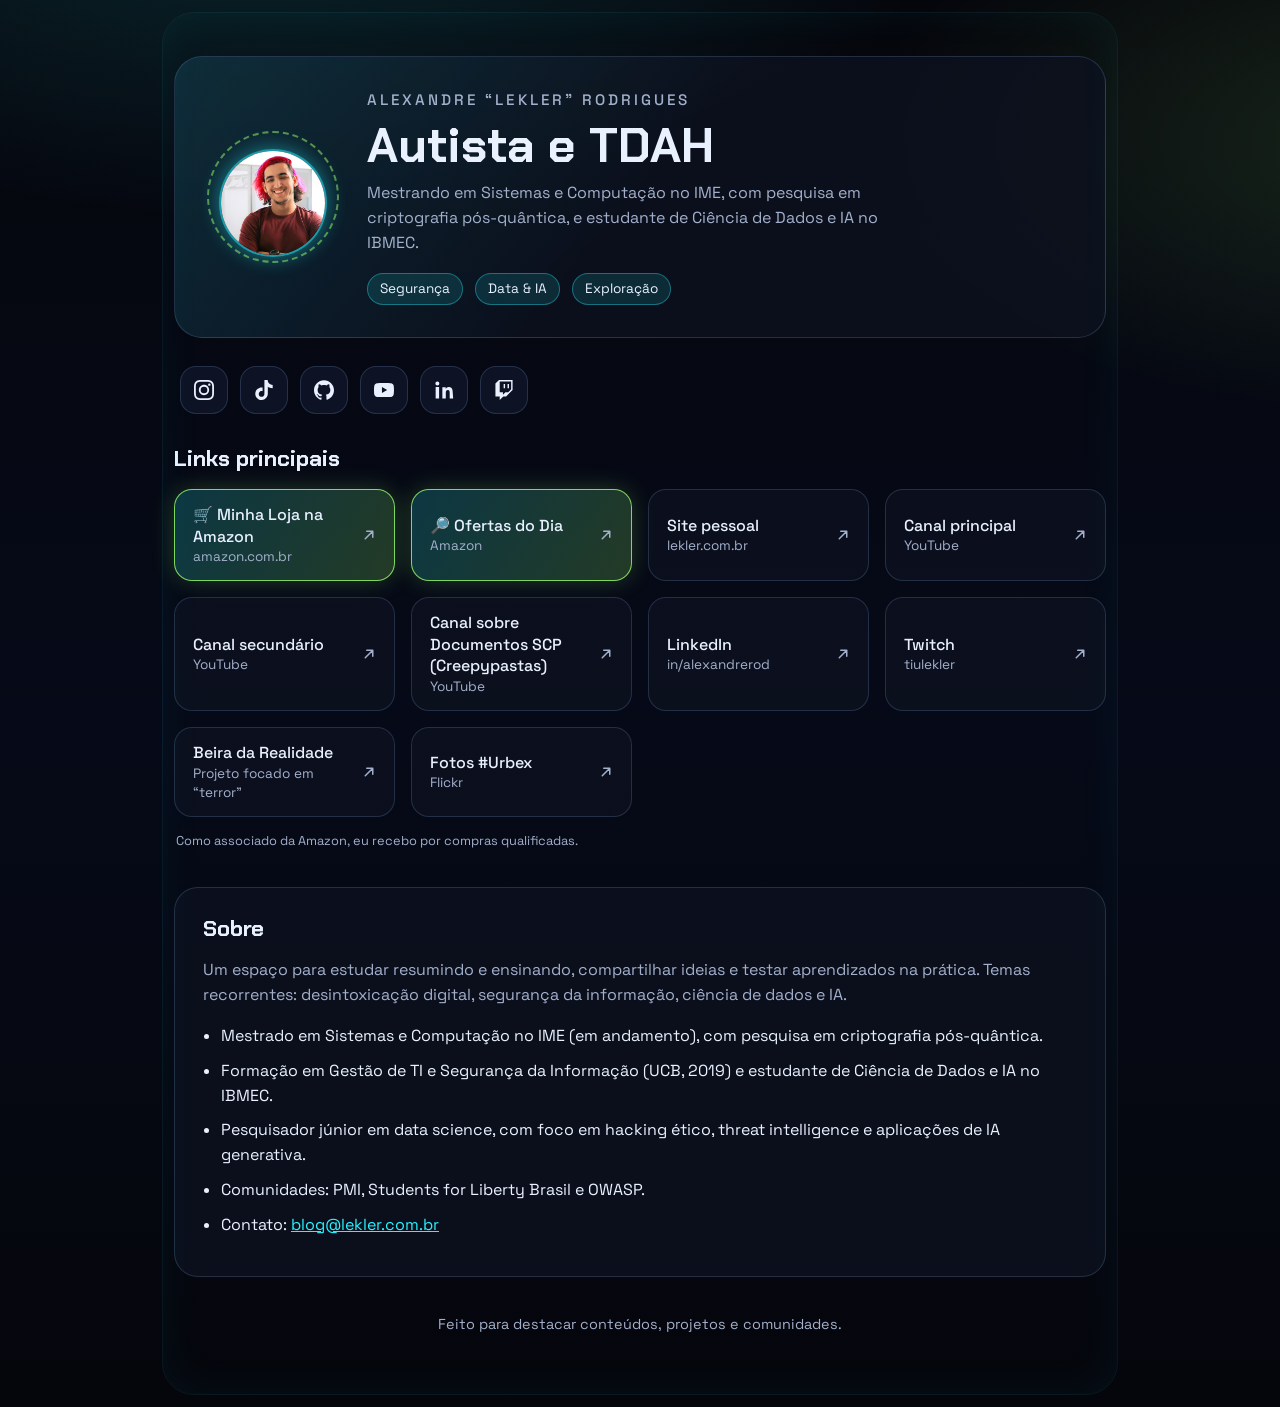
==== commit c5299516: "Atualiza a bio com o mestrado no IME Co-Authored-By: Claude Opus 5.5 <noreply@anthropic.com> Claude-" ====
--- a/index.html
+++ b/index.html
@@ -99,8 +99,8 @@
           <h1 class="kicker">Alexandre “Lekler” Rodrigues</h1>
           <p class="tagline">Autista e TDAH</p>
           <p class="sub">
-            Data scientist em formação, pesquisador júnior em data science e estudante
-            de Ciência de Dados e IA no IBMEC.
+            Mestrando em Sistemas e Computação no IME, com pesquisa em criptografia
+            pós-quântica, e estudante de Ciência de Dados e IA no IBMEC.
           </p>
           <ul class="chips" role="list">
             <li>Segurança</li>
@@ -232,6 +232,10 @@
           </p>
           <ul class="about-list">
             <li>
+              Mestrado em Sistemas e Computação no IME (em andamento), com pesquisa em
+              criptografia pós-quântica.
+            </li>
+            <li>
               Formação em Gestão de TI e Segurança da Informação (UCB, 2019) e
               estudante de Ciência de Dados e IA no IBMEC.
             </li>
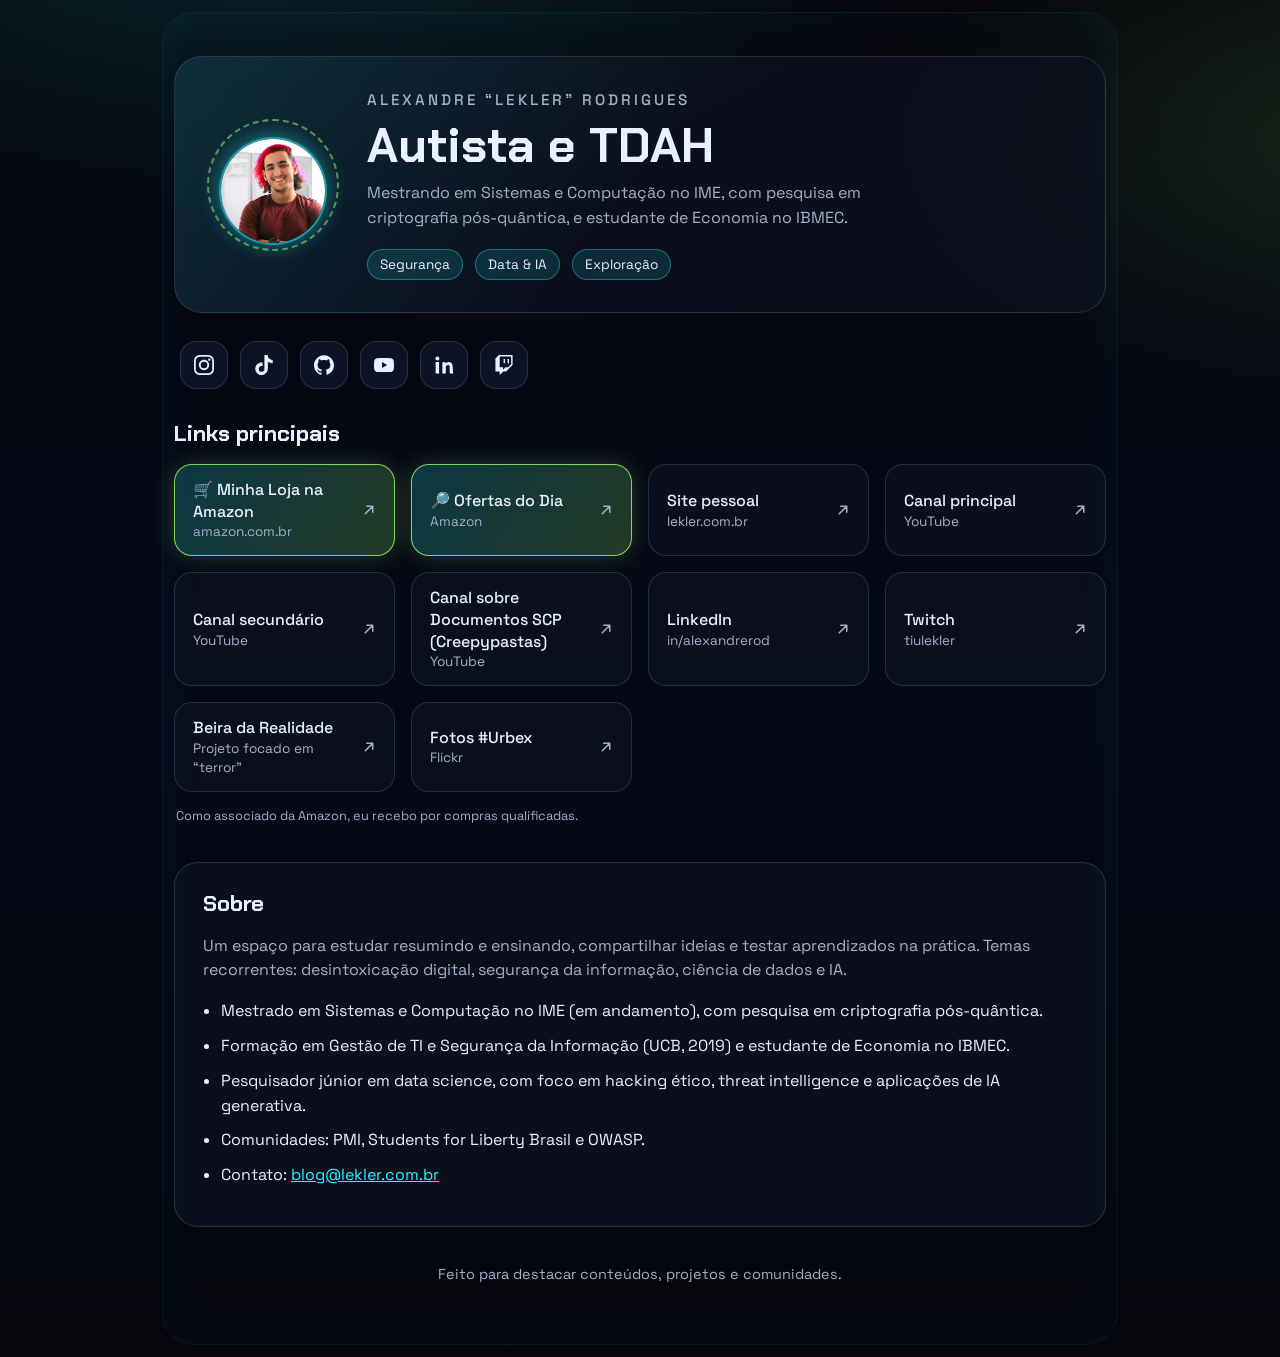
==== commit 353c645a: "Corrige o curso no IBMEC para Economia Co-Authored-By: Claude Opus 5.5 <noreply@anthropic.com> Claud" ====
--- a/index.html
+++ b/index.html
@@ -100,7 +100,7 @@
           <p class="tagline">Autista e TDAH</p>
           <p class="sub">
             Mestrando em Sistemas e Computação no IME, com pesquisa em criptografia
-            pós-quântica, e estudante de Ciência de Dados e IA no IBMEC.
+            pós-quântica, e estudante de Economia no IBMEC.
           </p>
           <ul class="chips" role="list">
             <li>Segurança</li>
@@ -237,7 +237,7 @@
             </li>
             <li>
               Formação em Gestão de TI e Segurança da Informação (UCB, 2019) e
-              estudante de Ciência de Dados e IA no IBMEC.
+              estudante de Economia no IBMEC.
             </li>
             <li>
               Pesquisador júnior em data science, com foco em hacking ético, threat
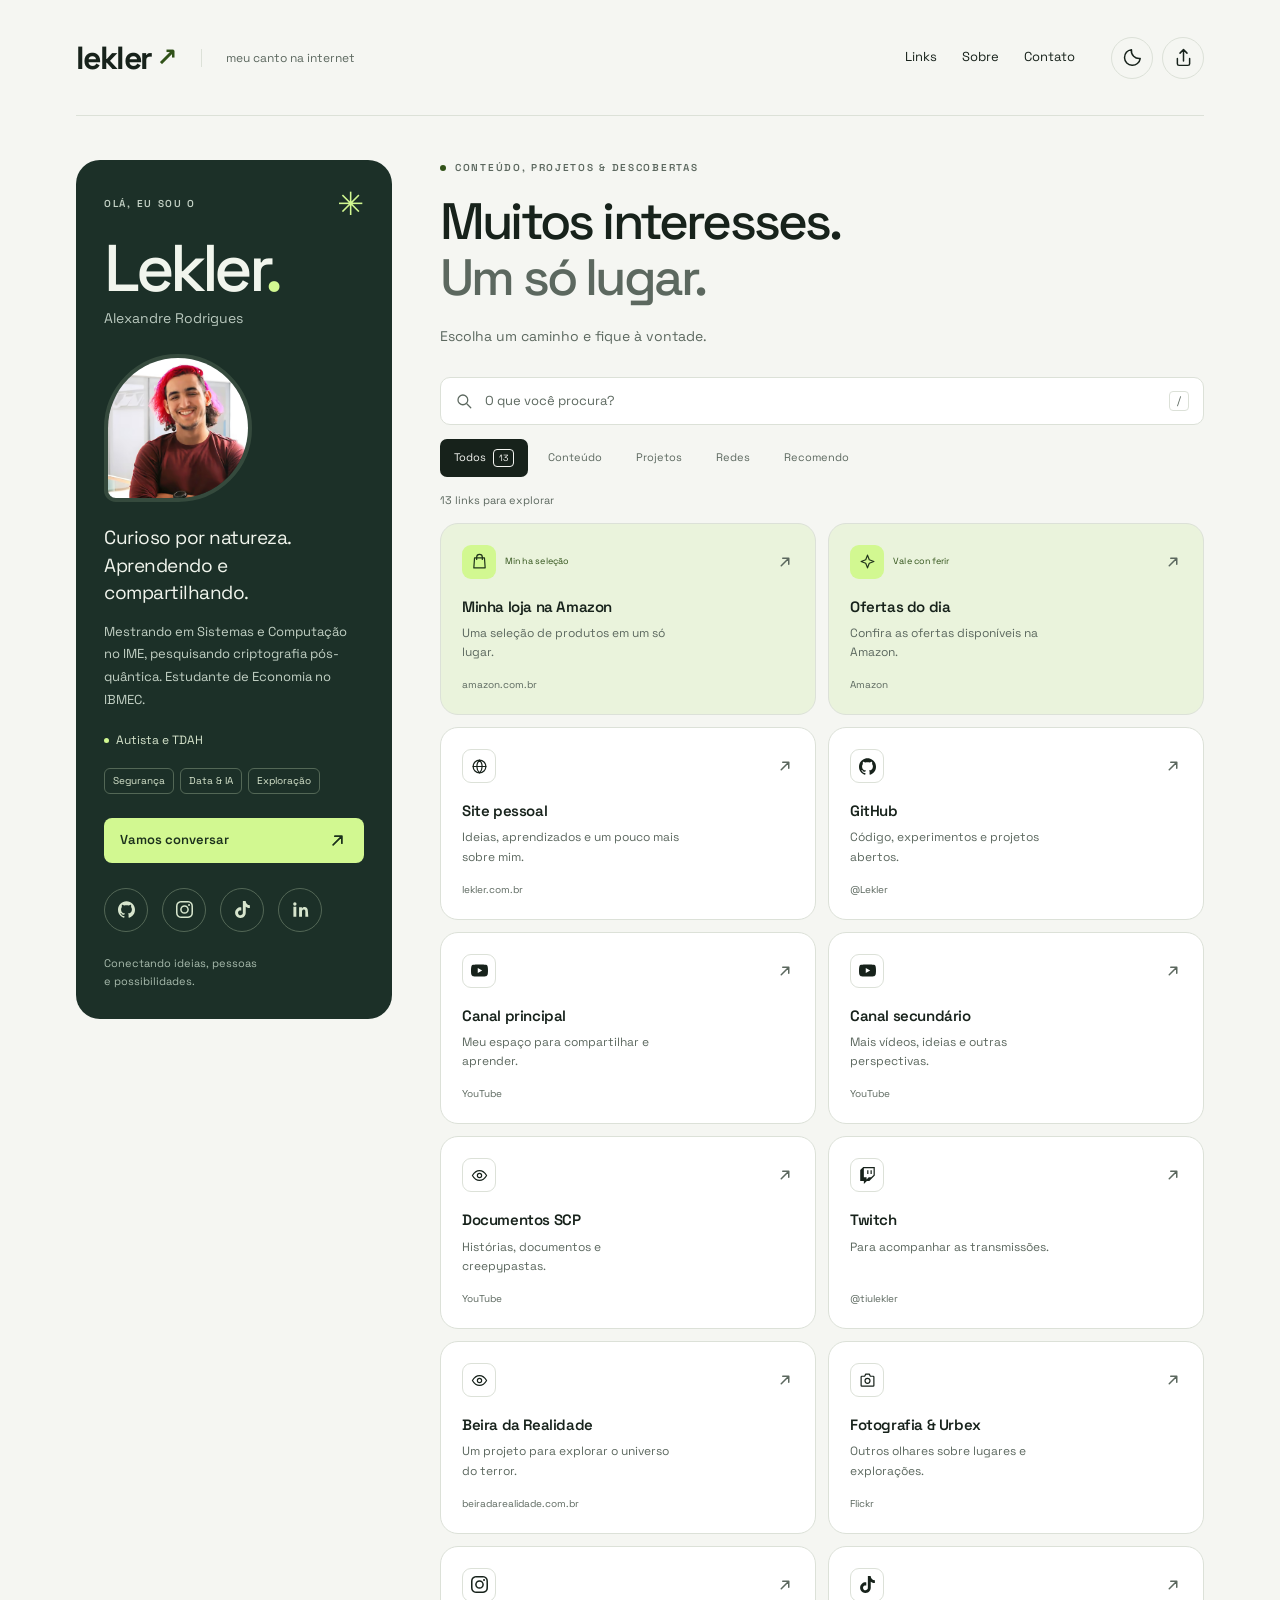
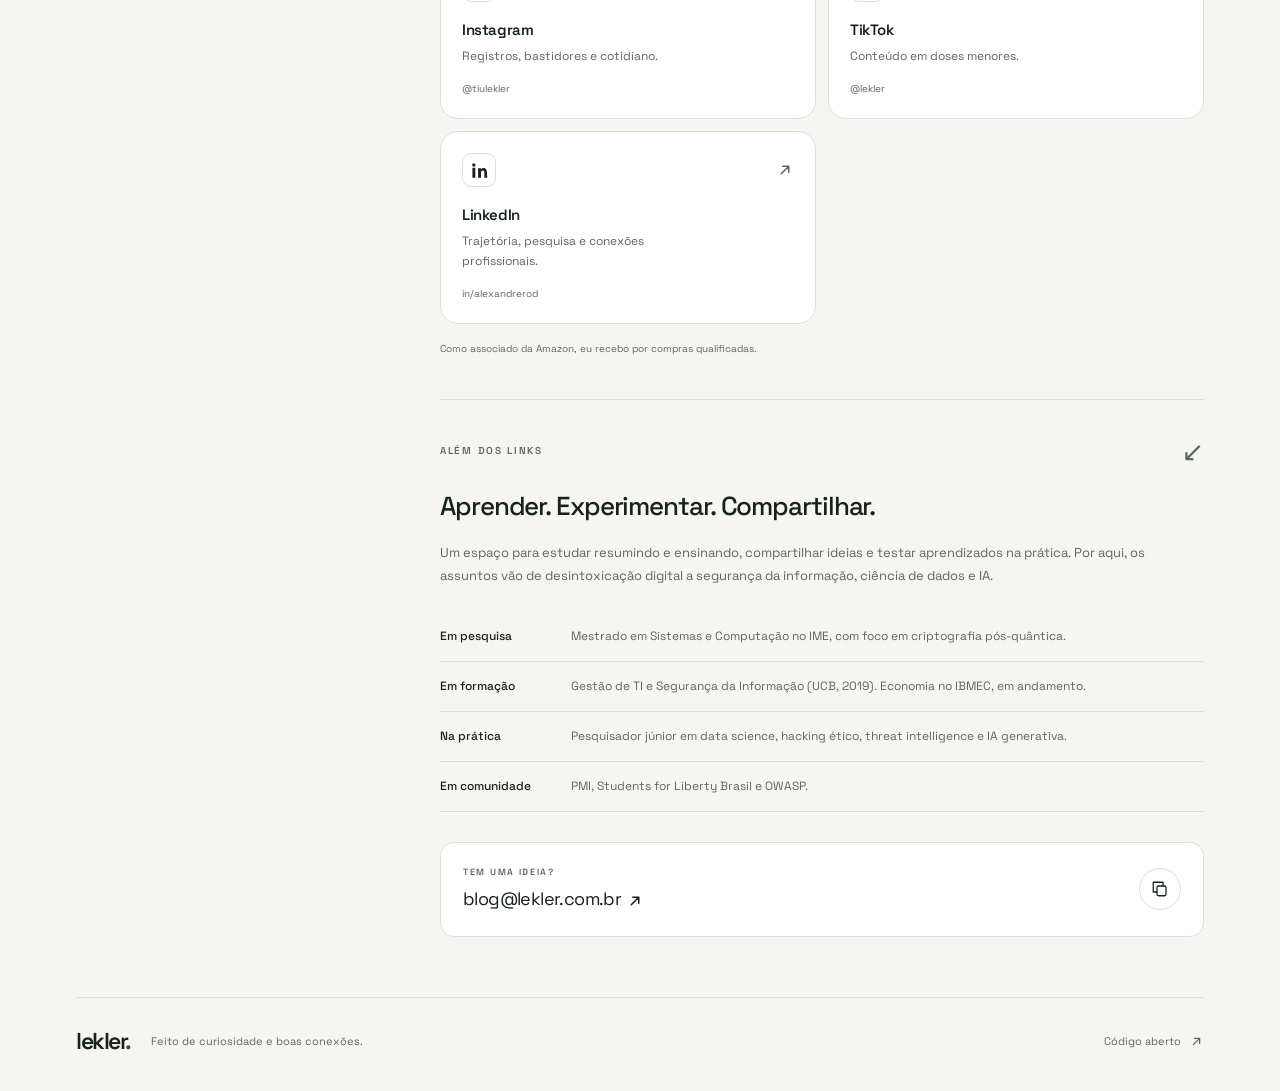
==== commit e987b1ac: "Moderniza página de links com filtros, temas e acessibilidade" ====
--- a/index.html
+++ b/index.html
@@ -3,14 +3,14 @@
   <head>
     <meta charset="utf-8" />
     <meta name="viewport" content="width=device-width, initial-scale=1" />
-    <title>Alexandre “Lekler” Rodrigues</title>
+    <title>Lekler — links, ideias e projetos</title>
     <meta
       name="description"
       content="Links oficiais, conteúdos e projetos de Alexandre “Lekler” Rodrigues."
     />
     <link rel="canonical" href="https://links.lekler.com.br/" />
-    <meta name="color-scheme" content="dark" />
-    <meta name="theme-color" content="#05060c" />
+    <meta name="color-scheme" content="light dark" />
+    <meta name="theme-color" content="#101714" />
 
     <meta property="og:type" content="profile" />
     <meta property="og:locale" content="pt_BR" />
@@ -20,10 +20,16 @@
       property="og:description"
       content="Links oficiais, conteúdos e projetos de Alexandre “Lekler” Rodrigues."
     />
-    <meta property="og:image" content="https://links.lekler.com.br/assets/img/avatar.jpg" />
+    <meta
+      property="og:image"
+      content="https://links.lekler.com.br/assets/img/avatar.jpg"
+    />
     <meta property="og:image:width" content="512" />
     <meta property="og:image:height" content="512" />
-    <meta property="og:image:alt" content="Foto de Alexandre “Lekler” Rodrigues" />
+    <meta
+      property="og:image:alt"
+      content="Foto de Alexandre “Lekler” Rodrigues"
+    />
     <meta property="profile:first_name" content="Alexandre" />
     <meta property="profile:last_name" content="Rodrigues" />
     <meta name="twitter:card" content="summary" />
@@ -39,13 +45,8 @@
       type="font/woff2"
       crossorigin
     />
-    <link
-      rel="preload"
-      href="assets/fonts/chakra-petch-latin-700.woff2"
-      as="font"
-      type="font/woff2"
-      crossorigin
-    />
+    <script src="assets/js/theme.js"></script>
+    <script src="assets/js/main.js" defer></script>
     <link rel="stylesheet" href="assets/css/styles.css" />
 
     <script type="application/ld+json">
@@ -73,185 +74,882 @@
     </script>
   </head>
   <body>
+    <a class="skip-link" href="#links">Pular para os links</a>
     <!-- Ícones de marca: Simple Icons (CC0 1.0). As marcas pertencem aos respectivos titulares. -->
     <svg class="sprite" width="0" height="0" aria-hidden="true">
-      <symbol id="i-instagram" viewBox="0 0 24 24"><path d="M7.0301.084c-1.2768.0602-2.1487.264-2.911.5634-.7888.3075-1.4575.72-2.1228 1.3877-.6652.6677-1.075 1.3368-1.3802 2.127-.2954.7638-.4956 1.6365-.552 2.914-.0564 1.2775-.0689 1.6882-.0626 4.947.0062 3.2586.0206 3.6671.0825 4.9473.061 1.2765.264 2.1482.5635 2.9107.308.7889.72 1.4573 1.388 2.1228.6679.6655 1.3365 1.0743 2.1285 1.38.7632.295 1.6361.4961 2.9134.552 1.2773.056 1.6884.069 4.9462.0627 3.2578-.0062 3.668-.0207 4.9478-.0814 1.28-.0607 2.147-.2652 2.9098-.5633.7889-.3086 1.4578-.72 2.1228-1.3881.665-.6682 1.0745-1.3378 1.3795-2.1284.2957-.7632.4966-1.636.552-2.9124.056-1.2809.0692-1.6898.063-4.948-.0063-3.2583-.021-3.6668-.0817-4.9465-.0607-1.2797-.264-2.1487-.5633-2.9117-.3084-.7889-.72-1.4568-1.3876-2.1228C21.2982 1.33 20.628.9208 19.8378.6165 19.074.321 18.2017.1197 16.9244.0645 15.6471.0093 15.236-.005 11.977.0014 8.718.0076 8.31.0215 7.0301.0839m.1402 21.6932c-1.17-.0509-1.8053-.2453-2.2287-.408-.5606-.216-.96-.4771-1.3819-.895-.422-.4178-.6811-.8186-.9-1.378-.1644-.4234-.3624-1.058-.4171-2.228-.0595-1.2645-.072-1.6442-.079-4.848-.007-3.2037.0053-3.583.0607-4.848.05-1.169.2456-1.805.408-2.2282.216-.5613.4762-.96.895-1.3816.4188-.4217.8184-.6814 1.3783-.9003.423-.1651 1.0575-.3614 2.227-.4171 1.2655-.06 1.6447-.072 4.848-.079 3.2033-.007 3.5835.005 4.8495.0608 1.169.0508 1.8053.2445 2.228.408.5608.216.96.4754 1.3816.895.4217.4194.6816.8176.9005 1.3787.1653.4217.3617 1.056.4169 2.2263.0602 1.2655.0739 1.645.0796 4.848.0058 3.203-.0055 3.5834-.061 4.848-.051 1.17-.245 1.8055-.408 2.2294-.216.5604-.4763.96-.8954 1.3814-.419.4215-.8181.6811-1.3783.9-.4224.1649-1.0577.3617-2.2262.4174-1.2656.0595-1.6448.072-4.8493.079-3.2045.007-3.5825-.006-4.848-.0608M16.953 5.5864A1.44 1.44 0 1 0 18.39 4.144a1.44 1.44 0 0 0-1.437 1.4424M5.8385 12.012c.0067 3.4032 2.7706 6.1557 6.173 6.1493 3.4026-.0065 6.157-2.7701 6.1506-6.1733-.0065-3.4032-2.771-6.1565-6.174-6.1498-3.403.0067-6.156 2.771-6.1496 6.1738M8 12.0077a4 4 0 1 1 4.008 3.9921A3.9996 3.9996 0 0 1 8 12.0077" /></symbol>
-      <symbol id="i-tiktok" viewBox="0 0 24 24"><path d="M12.525.02c1.31-.02 2.61-.01 3.91-.02.08 1.53.63 3.09 1.75 4.17 1.12 1.11 2.7 1.62 4.24 1.79v4.03c-1.44-.05-2.89-.35-4.2-.97-.57-.26-1.1-.59-1.62-.93-.01 2.92.01 5.84-.02 8.75-.08 1.4-.54 2.79-1.35 3.94-1.31 1.92-3.58 3.17-5.91 3.21-1.43.08-2.86-.31-4.08-1.03-2.02-1.19-3.44-3.37-3.65-5.71-.02-.5-.03-1-.01-1.49.18-1.9 1.12-3.72 2.58-4.96 1.66-1.44 3.98-2.13 6.15-1.72.02 1.48-.04 2.96-.04 4.44-.99-.32-2.15-.23-3.02.37-.63.41-1.11 1.04-1.36 1.75-.21.51-.15 1.07-.14 1.61.24 1.64 1.82 3.02 3.5 2.87 1.12-.01 2.19-.66 2.77-1.61.19-.33.4-.67.41-1.06.1-1.79.06-3.57.07-5.36.01-4.03-.01-8.05.02-12.07z" /></symbol>
-      <symbol id="i-github" viewBox="0 0 24 24"><path d="M12 .297c-6.63 0-12 5.373-12 12 0 5.303 3.438 9.8 8.205 11.385.6.113.82-.258.82-.577 0-.285-.01-1.04-.015-2.04-3.338.724-4.042-1.61-4.042-1.61C4.422 18.07 3.633 17.7 3.633 17.7c-1.087-.744.084-.729.084-.729 1.205.084 1.838 1.236 1.838 1.236 1.07 1.835 2.809 1.305 3.495.998.108-.776.417-1.305.76-1.605-2.665-.3-5.466-1.332-5.466-5.93 0-1.31.465-2.38 1.235-3.22-.135-.303-.54-1.523.105-3.176 0 0 1.005-.322 3.3 1.23.96-.267 1.98-.399 3-.405 1.02.006 2.04.138 3 .405 2.28-1.552 3.285-1.23 3.285-1.23.645 1.653.24 2.873.12 3.176.765.84 1.23 1.91 1.23 3.22 0 4.61-2.805 5.625-5.475 5.92.42.36.81 1.096.81 2.22 0 1.606-.015 2.896-.015 3.286 0 .315.21.69.825.57C20.565 22.092 24 17.592 24 12.297c0-6.627-5.373-12-12-12" /></symbol>
-      <symbol id="i-youtube" viewBox="0 0 24 24"><path d="M23.498 6.186a3.016 3.016 0 0 0-2.122-2.136C19.505 3.545 12 3.545 12 3.545s-7.505 0-9.377.505A3.017 3.017 0 0 0 .502 6.186C0 8.07 0 12 0 12s0 3.93.502 5.814a3.016 3.016 0 0 0 2.122 2.136c1.871.505 9.376.505 9.376.505s7.505 0 9.377-.505a3.015 3.015 0 0 0 2.122-2.136C24 15.93 24 12 24 12s0-3.93-.502-5.814zM9.545 15.568V8.432L15.818 12l-6.273 3.568z" /></symbol>
-      <symbol id="i-linkedin" viewBox="1.85 1.6 20 20"><path d="M6.94 8.5H3.5V20h3.44zM5.22 7.2A1.99 1.99 0 1 0 5.2 3.2a1.99 1.99 0 0 0 .02 3.98zM20.5 13.2c0-3.1-1.66-4.55-3.88-4.55a3.35 3.35 0 0 0-3.03 1.66h-.05v-1.4H10.2V20h3.44v-5.6c0-1.48.28-2.92 2.1-2.92 1.79 0 1.81 1.67 1.81 3.02V20h3.45z" /></symbol>
-      <symbol id="i-twitch" viewBox="0 0 24 24"><path d="M11.571 4.714h1.715v5.143H11.57zm4.715 0H18v5.143h-1.714zM6 0L1.714 4.286v15.428h5.143V24l4.286-4.286h3.428L22.286 12V0zm14.571 11.143l-3.428 3.428h-3.429l-3 3v-3H6.857V1.714h13.714Z" /></symbol>
-      <symbol id="i-arrow" viewBox="0 0 24 24"><path d="M7 17 17 7M9 7h8v8" fill="none" stroke="currentColor" stroke-width="2" stroke-linecap="round" stroke-linejoin="round" /></symbol>
+      <symbol id="i-instagram" viewBox="0 0 24 24">
+        <path
+          d="M7.0301.084c-1.2768.0602-2.1487.264-2.911.5634-.7888.3075-1.4575.72-2.1228 1.3877-.6652.6677-1.075 1.3368-1.3802 2.127-.2954.7638-.4956 1.6365-.552 2.914-.0564 1.2775-.0689 1.6882-.0626 4.947.0062 3.2586.0206 3.6671.0825 4.9473.061 1.2765.264 2.1482.5635 2.9107.308.7889.72 1.4573 1.388 2.1228.6679.6655 1.3365 1.0743 2.1285 1.38.7632.295 1.6361.4961 2.9134.552 1.2773.056 1.6884.069 4.9462.0627 3.2578-.0062 3.668-.0207 4.9478-.0814 1.28-.0607 2.147-.2652 2.9098-.5633.7889-.3086 1.4578-.72 2.1228-1.3881.665-.6682 1.0745-1.3378 1.3795-2.1284.2957-.7632.4966-1.636.552-2.9124.056-1.2809.0692-1.6898.063-4.948-.0063-3.2583-.021-3.6668-.0817-4.9465-.0607-1.2797-.264-2.1487-.5633-2.9117-.3084-.7889-.72-1.4568-1.3876-2.1228C21.2982 1.33 20.628.9208 19.8378.6165 19.074.321 18.2017.1197 16.9244.0645 15.6471.0093 15.236-.005 11.977.0014 8.718.0076 8.31.0215 7.0301.0839m.1402 21.6932c-1.17-.0509-1.8053-.2453-2.2287-.408-.5606-.216-.96-.4771-1.3819-.895-.422-.4178-.6811-.8186-.9-1.378-.1644-.4234-.3624-1.058-.4171-2.228-.0595-1.2645-.072-1.6442-.079-4.848-.007-3.2037.0053-3.583.0607-4.848.05-1.169.2456-1.805.408-2.2282.216-.5613.4762-.96.895-1.3816.4188-.4217.8184-.6814 1.3783-.9003.423-.1651 1.0575-.3614 2.227-.4171 1.2655-.06 1.6447-.072 4.848-.079 3.2033-.007 3.5835.005 4.8495.0608 1.169.0508 1.8053.2445 2.228.408.5608.216.96.4754 1.3816.895.4217.4194.6816.8176.9005 1.3787.1653.4217.3617 1.056.4169 2.2263.0602 1.2655.0739 1.645.0796 4.848.0058 3.203-.0055 3.5834-.061 4.848-.051 1.17-.245 1.8055-.408 2.2294-.216.5604-.4763.96-.8954 1.3814-.419.4215-.8181.6811-1.3783.9-.4224.1649-1.0577.3617-2.2262.4174-1.2656.0595-1.6448.072-4.8493.079-3.2045.007-3.5825-.006-4.848-.0608M16.953 5.5864A1.44 1.44 0 1 0 18.39 4.144a1.44 1.44 0 0 0-1.437 1.4424M5.8385 12.012c.0067 3.4032 2.7706 6.1557 6.173 6.1493 3.4026-.0065 6.157-2.7701 6.1506-6.1733-.0065-3.4032-2.771-6.1565-6.174-6.1498-3.403.0067-6.156 2.771-6.1496 6.1738M8 12.0077a4 4 0 1 1 4.008 3.9921A3.9996 3.9996 0 0 1 8 12.0077"
+        />
+      </symbol>
+      <symbol id="i-tiktok" viewBox="0 0 24 24">
+        <path
+          d="M12.525.02c1.31-.02 2.61-.01 3.91-.02.08 1.53.63 3.09 1.75 4.17 1.12 1.11 2.7 1.62 4.24 1.79v4.03c-1.44-.05-2.89-.35-4.2-.97-.57-.26-1.1-.59-1.62-.93-.01 2.92.01 5.84-.02 8.75-.08 1.4-.54 2.79-1.35 3.94-1.31 1.92-3.58 3.17-5.91 3.21-1.43.08-2.86-.31-4.08-1.03-2.02-1.19-3.44-3.37-3.65-5.71-.02-.5-.03-1-.01-1.49.18-1.9 1.12-3.72 2.58-4.96 1.66-1.44 3.98-2.13 6.15-1.72.02 1.48-.04 2.96-.04 4.44-.99-.32-2.15-.23-3.02.37-.63.41-1.11 1.04-1.36 1.75-.21.51-.15 1.07-.14 1.61.24 1.64 1.82 3.02 3.5 2.87 1.12-.01 2.19-.66 2.77-1.61.19-.33.4-.67.41-1.06.1-1.79.06-3.57.07-5.36.01-4.03-.01-8.05.02-12.07z"
+        />
+      </symbol>
+      <symbol id="i-github" viewBox="0 0 24 24">
+        <path
+          d="M12 .297c-6.63 0-12 5.373-12 12 0 5.303 3.438 9.8 8.205 11.385.6.113.82-.258.82-.577 0-.285-.01-1.04-.015-2.04-3.338.724-4.042-1.61-4.042-1.61C4.422 18.07 3.633 17.7 3.633 17.7c-1.087-.744.084-.729.084-.729 1.205.084 1.838 1.236 1.838 1.236 1.07 1.835 2.809 1.305 3.495.998.108-.776.417-1.305.76-1.605-2.665-.3-5.466-1.332-5.466-5.93 0-1.31.465-2.38 1.235-3.22-.135-.303-.54-1.523.105-3.176 0 0 1.005-.322 3.3 1.23.96-.267 1.98-.399 3-.405 1.02.006 2.04.138 3 .405 2.28-1.552 3.285-1.23 3.285-1.23.645 1.653.24 2.873.12 3.176.765.84 1.23 1.91 1.23 3.22 0 4.61-2.805 5.625-5.475 5.92.42.36.81 1.096.81 2.22 0 1.606-.015 2.896-.015 3.286 0 .315.21.69.825.57C20.565 22.092 24 17.592 24 12.297c0-6.627-5.373-12-12-12"
+        />
+      </symbol>
+      <symbol id="i-youtube" viewBox="0 0 24 24">
+        <path
+          d="M23.498 6.186a3.016 3.016 0 0 0-2.122-2.136C19.505 3.545 12 3.545 12 3.545s-7.505 0-9.377.505A3.017 3.017 0 0 0 .502 6.186C0 8.07 0 12 0 12s0 3.93.502 5.814a3.016 3.016 0 0 0 2.122 2.136c1.871.505 9.376.505 9.376.505s7.505 0 9.377-.505a3.015 3.015 0 0 0 2.122-2.136C24 15.93 24 12 24 12s0-3.93-.502-5.814zM9.545 15.568V8.432L15.818 12l-6.273 3.568z"
+        />
+      </symbol>
+      <symbol id="i-linkedin" viewBox="1.85 1.6 20 20">
+        <path
+          d="M6.94 8.5H3.5V20h3.44zM5.22 7.2A1.99 1.99 0 1 0 5.2 3.2a1.99 1.99 0 0 0 .02 3.98zM20.5 13.2c0-3.1-1.66-4.55-3.88-4.55a3.35 3.35 0 0 0-3.03 1.66h-.05v-1.4H10.2V20h3.44v-5.6c0-1.48.28-2.92 2.1-2.92 1.79 0 1.81 1.67 1.81 3.02V20h3.45z"
+        />
+      </symbol>
+      <symbol id="i-twitch" viewBox="0 0 24 24">
+        <path
+          d="M11.571 4.714h1.715v5.143H11.57zm4.715 0H18v5.143h-1.714zM6 0L1.714 4.286v15.428h5.143V24l4.286-4.286h3.428L22.286 12V0zm14.571 11.143l-3.428 3.428h-3.429l-3 3v-3H6.857V1.714h13.714Z"
+        />
+      </symbol>
+      <symbol id="i-arrow" viewBox="0 0 24 24">
+        <path
+          d="M7 17 17 7M9 7h8v8"
+          fill="none"
+          stroke="currentColor"
+          stroke-width="2"
+          stroke-linecap="round"
+          stroke-linejoin="round"
+        />
+      </symbol>
+      <symbol id="i-sun" viewBox="0 0 24 24">
+        <g
+          fill="none"
+          stroke="currentColor"
+          stroke-width="1.7"
+          stroke-linecap="round"
+          stroke-linejoin="round"
+        >
+          <circle cx="12" cy="12" r="4" />
+          <path
+            d="M12 2v2m0 16v2M2 12h2m16 0h2M5 5l1.5 1.5m11 11L19 19M5 19l1.5-1.5m11-11L19 5"
+          />
+        </g>
+      </symbol>
+      <symbol id="i-moon" viewBox="0 0 24 24">
+        <g
+          fill="none"
+          stroke="currentColor"
+          stroke-width="1.7"
+          stroke-linecap="round"
+          stroke-linejoin="round"
+        >
+          <path d="M20.8 13.2A9 9 0 0 1 10.8 3a9 9 0 1 0 10 10.2Z" />
+        </g>
+      </symbol>
+      <symbol id="i-share" viewBox="0 0 24 24">
+        <g
+          fill="none"
+          stroke="currentColor"
+          stroke-width="1.7"
+          stroke-linecap="round"
+          stroke-linejoin="round"
+        >
+          <path
+            d="M12 16V3m-4 4 4-4 4 4M5 13v6a2 2 0 0 0 2 2h10a2 2 0 0 0 2-2v-6"
+          />
+        </g>
+      </symbol>
+      <symbol id="i-search" viewBox="0 0 24 24">
+        <g
+          fill="none"
+          stroke="currentColor"
+          stroke-width="1.7"
+          stroke-linecap="round"
+          stroke-linejoin="round"
+        >
+          <circle cx="10.5" cy="10.5" r="6.5" />
+          <path d="m16 16 5 5" />
+        </g>
+      </symbol>
+      <symbol id="i-mail" viewBox="0 0 24 24">
+        <g
+          fill="none"
+          stroke="currentColor"
+          stroke-width="1.7"
+          stroke-linecap="round"
+          stroke-linejoin="round"
+        >
+          <rect x="3" y="5" width="18" height="14" rx="3" />
+          <path d="m3 7 9 6 9-6" />
+        </g>
+      </symbol>
+      <symbol id="i-globe" viewBox="0 0 24 24">
+        <g
+          fill="none"
+          stroke="currentColor"
+          stroke-width="1.7"
+          stroke-linecap="round"
+          stroke-linejoin="round"
+        >
+          <circle cx="12" cy="12" r="9" />
+          <path d="M3 12h18M12 3c5 5 5 13 0 18-5-5-5-13 0-18Z" />
+        </g>
+      </symbol>
+      <symbol id="i-bag" viewBox="0 0 24 24">
+        <g
+          fill="none"
+          stroke="currentColor"
+          stroke-width="1.7"
+          stroke-linecap="round"
+          stroke-linejoin="round"
+        >
+          <path d="M5 7h14l1 14H4L5 7Z" />
+          <path d="M8 9V6a4 4 0 0 1 8 0v3" />
+        </g>
+      </symbol>
+      <symbol id="i-spark" viewBox="0 0 24 24">
+        <g
+          fill="none"
+          stroke="currentColor"
+          stroke-width="1.7"
+          stroke-linecap="round"
+          stroke-linejoin="round"
+        >
+          <path
+            d="m12 3 2.5 6.5L21 12l-6.5 2.5L12 21l-2.5-6.5L3 12l6.5-2.5L12 3Z"
+          />
+        </g>
+      </symbol>
+      <symbol id="i-camera" viewBox="0 0 24 24">
+        <g
+          fill="none"
+          stroke="currentColor"
+          stroke-width="1.7"
+          stroke-linecap="round"
+          stroke-linejoin="round"
+        >
+          <path
+            d="M8 6 9.5 3h5L16 6h4a1 1 0 0 1 1 1v12a1 1 0 0 1-1 1H4a1 1 0 0 1-1-1V7a1 1 0 0 1 1-1h4Z"
+          />
+          <circle cx="12" cy="12.5" r="3.5" />
+        </g>
+      </symbol>
+      <symbol id="i-eye" viewBox="0 0 24 24">
+        <g
+          fill="none"
+          stroke="currentColor"
+          stroke-width="1.7"
+          stroke-linecap="round"
+          stroke-linejoin="round"
+        >
+          <path d="M2 12s4-7 10-7 10 7 10 7-4 7-10 7S2 12 2 12Z" />
+          <circle cx="12" cy="12" r="3" />
+        </g>
+      </symbol>
+      <symbol id="i-copy" viewBox="0 0 24 24">
+        <g
+          fill="none"
+          stroke="currentColor"
+          stroke-width="1.7"
+          stroke-linecap="round"
+          stroke-linejoin="round"
+        >
+          <rect x="8" y="8" width="12" height="13" rx="2" />
+          <path d="M16 8V3H3v13h5" />
+        </g>
+      </symbol>
+      <symbol id="i-close" viewBox="0 0 24 24">
+        <g
+          fill="none"
+          stroke="currentColor"
+          stroke-width="1.7"
+          stroke-linecap="round"
+          stroke-linejoin="round"
+        >
+          <path d="m6 6 12 12M6 18 18 6" />
+        </g>
+      </symbol>
     </svg>
+    <p class="sr-only" id="new-tab-hint">Abre em uma nova aba.</p>
+    <div class="page">
+      <header class="site-header">
+        <a class="wordmark" href="#inicio" aria-label="Lekler, início"
+          >lekler<span aria-hidden="true">↗</span
+          ><span class="wordmark-caption">meu canto na internet</span></a
+        >
+        <nav class="header-nav" aria-label="Navegação principal">
+          <a href="#links">Links</a><a href="#sobre">Sobre</a
+          ><a href="mailto:blog@lekler.com.br">Contato</a>
+        </nav>
+        <div class="header-actions" data-enhanced hidden>
+          <button
+            class="icon-button"
+            id="theme-toggle"
+            type="button"
+            aria-label="Ativar tema claro"
+            title="Ativar tema claro"
+          >
+            <svg class="icon theme-sun" aria-hidden="true" focusable="false">
+              <use href="#i-sun" /></svg
+            ><svg class="icon theme-moon" aria-hidden="true" focusable="false">
+              <use href="#i-moon" />
+            </svg>
+          </button>
+          <button
+            class="icon-button"
+            id="share-button"
+            type="button"
+            aria-label="Compartilhar esta página"
+            title="Compartilhar esta página"
+          >
+            <svg class="icon" aria-hidden="true" focusable="false">
+              <use href="#i-share" />
+            </svg>
+          </button>
+        </div>
+      </header>
 
-    <div class="page">
-      <header class="hero">
-        <picture class="avatar">
-          <source srcset="assets/img/avatar.avif" type="image/avif" />
-          <img
-            src="assets/img/avatar.jpg"
-            alt="Foto de Alexandre “Lekler” Rodrigues"
-            width="108"
-            height="108"
-          />
-        </picture>
-        <div class="hero-text">
-          <h1 class="kicker">Alexandre “Lekler” Rodrigues</h1>
-          <p class="tagline">Autista e TDAH</p>
-          <p class="sub">
-            Mestrando em Sistemas e Computação no IME, com pesquisa em criptografia
-            pós-quântica, e estudante de Economia no IBMEC.
+      <main id="inicio" class="main-layout">
+        <aside class="profile" aria-labelledby="profile-title">
+          <div class="profile-heading">
+            <span class="eyebrow">OLÁ, EU SOU O</span
+            ><span class="profile-symbol" aria-hidden="true">✳</span>
+          </div>
+          <h1 id="profile-title">Lekler<span>.</span></h1>
+          <p class="full-name">Alexandre Rodrigues</p>
+          <picture class="avatar">
+            <source srcset="assets/img/avatar.avif" type="image/avif" />
+            <img
+              src="assets/img/avatar.jpg"
+              alt="Alexandre “Lekler” Rodrigues"
+              width="160"
+              height="160"
+              fetchpriority="high"
+            />
+          </picture>
+          <p class="profile-intro">
+            Curioso por natureza.<br />Aprendendo e compartilhando.
           </p>
-          <ul class="chips" role="list">
+          <p class="profile-bio">
+            Mestrando em Sistemas e Computação no IME, pesquisando criptografia
+            pós-quântica. Estudante de Economia no IBMEC.
+          </p>
+          <span class="identity">Autista e TDAH</span>
+          <ul class="interests" role="list">
             <li>Segurança</li>
             <li>Data &amp; IA</li>
             <li>Exploração</li>
           </ul>
+          <a class="contact-link" href="mailto:blog@lekler.com.br"
+            >Vamos conversar
+            <svg class="icon" aria-hidden="true" focusable="false">
+              <use href="#i-arrow" /></svg
+          ></a>
+          <nav class="socials" aria-label="Redes sociais">
+            <ul role="list">
+              <li>
+                <a
+                  class="social-link"
+                  href="https://github.com/Lekler"
+                  target="_blank"
+                  rel="noopener noreferrer"
+                  aria-label="GitHub"
+                  aria-describedby="new-tab-hint"
+                  ><svg class="icon" aria-hidden="true" focusable="false">
+                    <use href="#i-github" /></svg
+                ></a>
+              </li>
+              <li>
+                <a
+                  class="social-link"
+                  href="https://www.instagram.com/tiulekler"
+                  target="_blank"
+                  rel="noopener noreferrer"
+                  aria-label="Instagram"
+                  aria-describedby="new-tab-hint"
+                  ><svg class="icon" aria-hidden="true" focusable="false">
+                    <use href="#i-instagram" /></svg
+                ></a>
+              </li>
+              <li>
+                <a
+                  class="social-link"
+                  href="https://www.tiktok.com/@lekler"
+                  target="_blank"
+                  rel="noopener noreferrer"
+                  aria-label="TikTok"
+                  aria-describedby="new-tab-hint"
+                  ><svg class="icon" aria-hidden="true" focusable="false">
+                    <use href="#i-tiktok" /></svg
+                ></a>
+              </li>
+              <li>
+                <a
+                  class="social-link"
+                  href="https://www.linkedin.com/in/alexandrerod"
+                  target="_blank"
+                  rel="noopener noreferrer"
+                  aria-label="LinkedIn"
+                  aria-describedby="new-tab-hint"
+                  ><svg class="icon" aria-hidden="true" focusable="false">
+                    <use href="#i-linkedin" /></svg
+                ></a>
+              </li>
+            </ul>
+          </nav>
+          <p class="profile-note">
+            Conectando ideias, pessoas<br />e possibilidades.
+          </p>
+        </aside>
+
+        <div class="content">
+          <section
+            class="links-section"
+            aria-labelledby="links-title"
+            id="links"
+            tabindex="-1"
+          >
+            <div class="section-intro">
+              <p class="eyebrow">
+                <span class="small-dot" aria-hidden="true"></span> CONTEÚDO,
+                PROJETOS &amp; DESCOBERTAS
+              </p>
+              <h2 id="links-title">
+                Muitos interesses.<br /><span>Um só lugar.</span>
+              </h2>
+              <p>Escolha um caminho e fique à vontade.</p>
+            </div>
+            <div class="link-tools" data-enhanced hidden>
+              <div class="search-field">
+                <svg class="icon" aria-hidden="true" focusable="false">
+                  <use href="#i-search" /></svg
+                ><label class="sr-only" for="link-search">Buscar links</label
+                ><input
+                  id="link-search"
+                  type="search"
+                  placeholder="O que você procura?"
+                  autocomplete="off"
+                  aria-controls="links-grid"
+                /><kbd aria-hidden="true">/</kbd>
+              </div>
+              <div
+                class="filters"
+                role="group"
+                aria-label="Filtrar links por categoria"
+              >
+                <button
+                  class="filter-button"
+                  type="button"
+                  data-filter="todos"
+                  aria-pressed="true"
+                >
+                  Todos <span>13</span>
+                </button>
+                <button
+                  class="filter-button"
+                  type="button"
+                  data-filter="conteudo"
+                  aria-pressed="false"
+                >
+                  Conteúdo
+                </button>
+                <button
+                  class="filter-button"
+                  type="button"
+                  data-filter="projetos"
+                  aria-pressed="false"
+                >
+                  Projetos
+                </button>
+                <button
+                  class="filter-button"
+                  type="button"
+                  data-filter="redes"
+                  aria-pressed="false"
+                >
+                  Redes
+                </button>
+                <button
+                  class="filter-button"
+                  type="button"
+                  data-filter="recomendo"
+                  aria-pressed="false"
+                >
+                  Recomendo
+                </button>
+              </div>
+              <p
+                class="result-count"
+                id="result-count"
+                role="status"
+                aria-live="polite"
+                aria-atomic="true"
+              >
+                13 links para explorar
+              </p>
+            </div>
+            <ul class="links-grid" id="links-grid" role="list">
+              <li class="link-item" data-category="recomendo">
+                <a
+                  class="link-card card-featured"
+                  href="https://www.amazon.com.br/shop/lekler"
+                  target="_blank"
+                  rel="noopener noreferrer sponsored"
+                  aria-describedby="new-tab-hint"
+                >
+                  <span class="card-top"
+                    ><span class="card-icon"
+                      ><svg class="icon" aria-hidden="true" focusable="false">
+                        <use href="#i-bag" /></svg></span
+                    ><span class="card-badge">Minha seleção</span
+                    ><svg
+                      class="card-arrow"
+                      aria-hidden="true"
+                      focusable="false"
+                    >
+                      <use href="#i-arrow" /></svg
+                  ></span>
+                  <h3>Minha loja na Amazon</h3>
+                  <p class="card-description">
+                    Uma seleção de produtos em um só lugar.
+                  </p>
+                  <span class="card-domain">amazon.com.br</span>
+                </a>
+              </li>
+              <li class="link-item" data-category="recomendo">
+                <a
+                  class="link-card card-featured"
+                  href="https://amzn.to/3WXBeCK"
+                  target="_blank"
+                  rel="noopener noreferrer sponsored"
+                  aria-describedby="new-tab-hint"
+                >
+                  <span class="card-top"
+                    ><span class="card-icon"
+                      ><svg class="icon" aria-hidden="true" focusable="false">
+                        <use href="#i-spark" /></svg></span
+                    ><span class="card-badge">Vale conferir</span
+                    ><svg
+                      class="card-arrow"
+                      aria-hidden="true"
+                      focusable="false"
+                    >
+                      <use href="#i-arrow" /></svg
+                  ></span>
+                  <h3>Ofertas do dia</h3>
+                  <p class="card-description">
+                    Confira as ofertas disponíveis na Amazon.
+                  </p>
+                  <span class="card-domain">Amazon</span>
+                </a>
+              </li>
+              <li class="link-item" data-category="projetos">
+                <a
+                  class="link-card"
+                  href="https://lekler.com.br"
+                  target="_blank"
+                  rel="noopener noreferrer"
+                  aria-describedby="new-tab-hint"
+                >
+                  <span class="card-top"
+                    ><span class="card-icon"
+                      ><svg class="icon" aria-hidden="true" focusable="false">
+                        <use href="#i-globe" /></svg></span
+                    ><svg
+                      class="card-arrow"
+                      aria-hidden="true"
+                      focusable="false"
+                    >
+                      <use href="#i-arrow" /></svg
+                  ></span>
+                  <h3>Site pessoal</h3>
+                  <p class="card-description">
+                    Ideias, aprendizados e um pouco mais sobre mim.
+                  </p>
+                  <span class="card-domain">lekler.com.br</span>
+                </a>
+              </li>
+              <li class="link-item" data-category="projetos">
+                <a
+                  class="link-card"
+                  href="https://github.com/Lekler"
+                  target="_blank"
+                  rel="noopener noreferrer"
+                  aria-describedby="new-tab-hint"
+                >
+                  <span class="card-top"
+                    ><span class="card-icon"
+                      ><svg class="icon" aria-hidden="true" focusable="false">
+                        <use href="#i-github" /></svg></span
+                    ><svg
+                      class="card-arrow"
+                      aria-hidden="true"
+                      focusable="false"
+                    >
+                      <use href="#i-arrow" /></svg
+                  ></span>
+                  <h3>GitHub</h3>
+                  <p class="card-description">
+                    Código, experimentos e projetos abertos.
+                  </p>
+                  <span class="card-domain">@Lekler</span>
+                </a>
+              </li>
+              <li class="link-item" data-category="conteudo">
+                <a
+                  class="link-card"
+                  href="https://www.youtube.com/channel/UCz3S1WSkzNvZlS9Zwl2lBQg"
+                  target="_blank"
+                  rel="noopener noreferrer"
+                  aria-describedby="new-tab-hint"
+                >
+                  <span class="card-top"
+                    ><span class="card-icon"
+                      ><svg class="icon" aria-hidden="true" focusable="false">
+                        <use href="#i-youtube" /></svg></span
+                    ><svg
+                      class="card-arrow"
+                      aria-hidden="true"
+                      focusable="false"
+                    >
+                      <use href="#i-arrow" /></svg
+                  ></span>
+                  <h3>Canal principal</h3>
+                  <p class="card-description">
+                    Meu espaço para compartilhar e aprender.
+                  </p>
+                  <span class="card-domain">YouTube</span>
+                </a>
+              </li>
+              <li class="link-item" data-category="conteudo">
+                <a
+                  class="link-card"
+                  href="https://www.youtube.com/channel/UCfmF6zMTFVRqgxNXiyYGHhQ"
+                  target="_blank"
+                  rel="noopener noreferrer"
+                  aria-describedby="new-tab-hint"
+                >
+                  <span class="card-top"
+                    ><span class="card-icon"
+                      ><svg class="icon" aria-hidden="true" focusable="false">
+                        <use href="#i-youtube" /></svg></span
+                    ><svg
+                      class="card-arrow"
+                      aria-hidden="true"
+                      focusable="false"
+                    >
+                      <use href="#i-arrow" /></svg
+                  ></span>
+                  <h3>Canal secundário</h3>
+                  <p class="card-description">
+                    Mais vídeos, ideias e outras perspectivas.
+                  </p>
+                  <span class="card-domain">YouTube</span>
+                </a>
+              </li>
+              <li class="link-item" data-category="conteudo">
+                <a
+                  class="link-card"
+                  href="https://www.youtube.com/channel/UCdoVWaOnv3TEPVYduuD1h1A"
+                  target="_blank"
+                  rel="noopener noreferrer"
+                  aria-describedby="new-tab-hint"
+                >
+                  <span class="card-top"
+                    ><span class="card-icon"
+                      ><svg class="icon" aria-hidden="true" focusable="false">
+                        <use href="#i-eye" /></svg></span
+                    ><svg
+                      class="card-arrow"
+                      aria-hidden="true"
+                      focusable="false"
+                    >
+                      <use href="#i-arrow" /></svg
+                  ></span>
+                  <h3>Documentos SCP</h3>
+                  <p class="card-description">
+                    Histórias, documentos e creepypastas.
+                  </p>
+                  <span class="card-domain">YouTube</span>
+                </a>
+              </li>
+              <li class="link-item" data-category="conteudo">
+                <a
+                  class="link-card"
+                  href="https://twitch.tv/tiulekler"
+                  target="_blank"
+                  rel="noopener noreferrer"
+                  aria-describedby="new-tab-hint"
+                >
+                  <span class="card-top"
+                    ><span class="card-icon"
+                      ><svg class="icon" aria-hidden="true" focusable="false">
+                        <use href="#i-twitch" /></svg></span
+                    ><svg
+                      class="card-arrow"
+                      aria-hidden="true"
+                      focusable="false"
+                    >
+                      <use href="#i-arrow" /></svg
+                  ></span>
+                  <h3>Twitch</h3>
+                  <p class="card-description">
+                    Para acompanhar as transmissões.
+                  </p>
+                  <span class="card-domain">@tiulekler</span>
+                </a>
+              </li>
+              <li class="link-item" data-category="projetos">
+                <a
+                  class="link-card"
+                  href="https://beiradarealidade.com.br"
+                  target="_blank"
+                  rel="noopener noreferrer"
+                  aria-describedby="new-tab-hint"
+                >
+                  <span class="card-top"
+                    ><span class="card-icon"
+                      ><svg class="icon" aria-hidden="true" focusable="false">
+                        <use href="#i-eye" /></svg></span
+                    ><svg
+                      class="card-arrow"
+                      aria-hidden="true"
+                      focusable="false"
+                    >
+                      <use href="#i-arrow" /></svg
+                  ></span>
+                  <h3>Beira da Realidade</h3>
+                  <p class="card-description">
+                    Um projeto para explorar o universo do terror.
+                  </p>
+                  <span class="card-domain">beiradarealidade.com.br</span>
+                </a>
+              </li>
+              <li class="link-item" data-category="conteudo">
+                <a
+                  class="link-card"
+                  href="https://www.flickr.com/photos/lekler12"
+                  target="_blank"
+                  rel="noopener noreferrer"
+                  aria-describedby="new-tab-hint"
+                >
+                  <span class="card-top"
+                    ><span class="card-icon"
+                      ><svg class="icon" aria-hidden="true" focusable="false">
+                        <use href="#i-camera" /></svg></span
+                    ><svg
+                      class="card-arrow"
+                      aria-hidden="true"
+                      focusable="false"
+                    >
+                      <use href="#i-arrow" /></svg
+                  ></span>
+                  <h3>Fotografia & Urbex</h3>
+                  <p class="card-description">
+                    Outros olhares sobre lugares e explorações.
+                  </p>
+                  <span class="card-domain">Flickr</span>
+                </a>
+              </li>
+              <li class="link-item" data-category="redes">
+                <a
+                  class="link-card"
+                  href="https://www.instagram.com/tiulekler"
+                  target="_blank"
+                  rel="noopener noreferrer"
+                  aria-describedby="new-tab-hint"
+                >
+                  <span class="card-top"
+                    ><span class="card-icon"
+                      ><svg class="icon" aria-hidden="true" focusable="false">
+                        <use href="#i-instagram" /></svg></span
+                    ><svg
+                      class="card-arrow"
+                      aria-hidden="true"
+                      focusable="false"
+                    >
+                      <use href="#i-arrow" /></svg
+                  ></span>
+                  <h3>Instagram</h3>
+                  <p class="card-description">
+                    Registros, bastidores e cotidiano.
+                  </p>
+                  <span class="card-domain">@tiulekler</span>
+                </a>
+              </li>
+              <li class="link-item" data-category="redes">
+                <a
+                  class="link-card"
+                  href="https://www.tiktok.com/@lekler"
+                  target="_blank"
+                  rel="noopener noreferrer"
+                  aria-describedby="new-tab-hint"
+                >
+                  <span class="card-top"
+                    ><span class="card-icon"
+                      ><svg class="icon" aria-hidden="true" focusable="false">
+                        <use href="#i-tiktok" /></svg></span
+                    ><svg
+                      class="card-arrow"
+                      aria-hidden="true"
+                      focusable="false"
+                    >
+                      <use href="#i-arrow" /></svg
+                  ></span>
+                  <h3>TikTok</h3>
+                  <p class="card-description">Conteúdo em doses menores.</p>
+                  <span class="card-domain">@lekler</span>
+                </a>
+              </li>
+              <li class="link-item" data-category="redes">
+                <a
+                  class="link-card"
+                  href="https://www.linkedin.com/in/alexandrerod"
+                  target="_blank"
+                  rel="noopener noreferrer"
+                  aria-describedby="new-tab-hint"
+                >
+                  <span class="card-top"
+                    ><span class="card-icon"
+                      ><svg class="icon" aria-hidden="true" focusable="false">
+                        <use href="#i-linkedin" /></svg></span
+                    ><svg
+                      class="card-arrow"
+                      aria-hidden="true"
+                      focusable="false"
+                    >
+                      <use href="#i-arrow" /></svg
+                  ></span>
+                  <h3>LinkedIn</h3>
+                  <p class="card-description">
+                    Trajetória, pesquisa e conexões profissionais.
+                  </p>
+                  <span class="card-domain">in/alexandrerod</span>
+                </a>
+              </li>
+            </ul>
+            <div class="empty-state" id="empty-state" hidden>
+              <svg class="icon" aria-hidden="true" focusable="false">
+                <use href="#i-search" />
+              </svg>
+              <h3>Nenhum link por aqui.</h3>
+              <p>Tente outro termo ou explore todas as categorias.</p>
+              <button class="text-button" id="reset-filters" type="button">
+                Limpar busca e filtros
+                <svg class="icon" aria-hidden="true" focusable="false">
+                  <use href="#i-arrow" />
+                </svg>
+              </button>
+            </div>
+            <p class="disclosure" id="affiliate-disclosure">
+              Como associado da Amazon, eu recebo por compras qualificadas.
+            </p>
+          </section>
+
+          <section class="about" aria-labelledby="about-title" id="sobre">
+            <div class="about-heading">
+              <span class="eyebrow">ALÉM DOS LINKS</span
+              ><span aria-hidden="true">↙</span>
+            </div>
+            <h2 id="about-title">Aprender. Experimentar. Compartilhar.</h2>
+            <p>
+              Um espaço para estudar resumindo e ensinando, compartilhar ideias
+              e testar aprendizados na prática. Por aqui, os assuntos vão de
+              desintoxicação digital a segurança da informação, ciência de dados
+              e IA.
+            </p>
+            <dl class="about-details">
+              <div>
+                <dt>Em pesquisa</dt>
+                <dd>
+                  Mestrado em Sistemas e Computação no IME, com foco em
+                  criptografia pós-quântica.
+                </dd>
+              </div>
+              <div>
+                <dt>Em formação</dt>
+                <dd>
+                  Gestão de TI e Segurança da Informação (UCB, 2019). Economia
+                  no IBMEC, em andamento.
+                </dd>
+              </div>
+              <div>
+                <dt>Na prática</dt>
+                <dd>
+                  Pesquisador júnior em data science, hacking ético, threat
+                  intelligence e IA generativa.
+                </dd>
+              </div>
+              <div>
+                <dt>Em comunidade</dt>
+                <dd>PMI, Students for Liberty Brasil e OWASP.</dd>
+              </div>
+            </dl>
+            <div class="contact-row">
+              <div>
+                <span class="eyebrow">TEM UMA IDEIA?</span
+                ><a href="mailto:blog@lekler.com.br"
+                  >blog@lekler.com.br
+                  <svg class="icon" aria-hidden="true" focusable="false">
+                    <use href="#i-arrow" /></svg
+                ></a>
+              </div>
+              <button
+                class="icon-button"
+                id="copy-email"
+                data-enhanced
+                hidden
+                type="button"
+                aria-label="Copiar endereço de e-mail"
+                title="Copiar e-mail"
+              >
+                <svg class="icon" aria-hidden="true" focusable="false">
+                  <use href="#i-copy" />
+                </svg>
+              </button>
+            </div>
+          </section>
         </div>
-      </header>
-
-      <nav class="socials" aria-label="Redes sociais">
-        <ul role="list">
-          <li>
-            <a class="icon-button" href="https://www.instagram.com/tiulekler" target="_blank" rel="noopener" aria-label="Instagram">
-              <svg aria-hidden="true"><use href="#i-instagram" /></svg>
-            </a>
-          </li>
-          <li>
-            <a class="icon-button" href="https://www.tiktok.com/@lekler" target="_blank" rel="noopener" aria-label="TikTok">
-              <svg aria-hidden="true"><use href="#i-tiktok" /></svg>
-            </a>
-          </li>
-          <li>
-            <a class="icon-button" href="https://github.com/Lekler" target="_blank" rel="noopener" aria-label="GitHub">
-              <svg aria-hidden="true"><use href="#i-github" /></svg>
-            </a>
-          </li>
-          <li>
-            <a class="icon-button" href="https://www.youtube.com/channel/UCz3S1WSkzNvZlS9Zwl2lBQg" target="_blank" rel="noopener" aria-label="YouTube">
-              <svg aria-hidden="true"><use href="#i-youtube" /></svg>
-            </a>
-          </li>
-          <li>
-            <a class="icon-button" href="https://www.linkedin.com/in/alexandrerod" target="_blank" rel="noopener" aria-label="LinkedIn">
-              <svg aria-hidden="true"><use href="#i-linkedin" /></svg>
-            </a>
-          </li>
-          <li>
-            <a class="icon-button" href="https://twitch.tv/tiulekler" target="_blank" rel="noopener" aria-label="Twitch">
-              <svg aria-hidden="true"><use href="#i-twitch" /></svg>
-            </a>
-          </li>
-        </ul>
-      </nav>
-
-      <main>
-        <section class="links" aria-labelledby="links-title">
-          <h2 id="links-title">Links principais</h2>
-          <ul class="links-grid" role="list">
-            <li>
-              <a class="link featured" href="https://www.amazon.com.br/shop/lekler" target="_blank" rel="noopener">
-                <span class="link-title"><span aria-hidden="true">🛒</span> Minha Loja na Amazon</span>
-                <span class="link-meta">amazon.com.br</span>
-                <svg class="link-arrow" aria-hidden="true"><use href="#i-arrow" /></svg>
-              </a>
-            </li>
-            <li>
-              <a class="link featured" href="https://amzn.to/3WXBeCK" target="_blank" rel="noopener">
-                <span class="link-title"><span aria-hidden="true">🔎</span> Ofertas do Dia</span>
-                <span class="link-meta">Amazon</span>
-                <svg class="link-arrow" aria-hidden="true"><use href="#i-arrow" /></svg>
-              </a>
-            </li>
-            <li>
-              <a class="link" href="https://lekler.com.br" target="_blank" rel="noopener">
-                <span class="link-title">Site pessoal</span>
-                <span class="link-meta">lekler.com.br</span>
-                <svg class="link-arrow" aria-hidden="true"><use href="#i-arrow" /></svg>
-              </a>
-            </li>
-            <li>
-              <a class="link" href="https://www.youtube.com/channel/UCz3S1WSkzNvZlS9Zwl2lBQg" target="_blank" rel="noopener">
-                <span class="link-title">Canal principal</span>
-                <span class="link-meta">YouTube</span>
-                <svg class="link-arrow" aria-hidden="true"><use href="#i-arrow" /></svg>
-              </a>
-            </li>
-            <li>
-              <a class="link" href="https://www.youtube.com/channel/UCfmF6zMTFVRqgxNXiyYGHhQ" target="_blank" rel="noopener">
-                <span class="link-title">Canal secundário</span>
-                <span class="link-meta">YouTube</span>
-                <svg class="link-arrow" aria-hidden="true"><use href="#i-arrow" /></svg>
-              </a>
-            </li>
-            <li>
-              <a class="link" href="https://www.youtube.com/channel/UCdoVWaOnv3TEPVYduuD1h1A" target="_blank" rel="noopener">
-                <span class="link-title">Canal sobre Documentos SCP (Creepypastas)</span>
-                <span class="link-meta">YouTube</span>
-                <svg class="link-arrow" aria-hidden="true"><use href="#i-arrow" /></svg>
-              </a>
-            </li>
-            <li>
-              <a class="link" href="https://www.linkedin.com/in/alexandrerod" target="_blank" rel="noopener">
-                <span class="link-title">LinkedIn</span>
-                <span class="link-meta">in/alexandrerod</span>
-                <svg class="link-arrow" aria-hidden="true"><use href="#i-arrow" /></svg>
-              </a>
-            </li>
-            <li>
-              <a class="link" href="https://twitch.tv/tiulekler" target="_blank" rel="noopener">
-                <span class="link-title">Twitch</span>
-                <span class="link-meta">tiulekler</span>
-                <svg class="link-arrow" aria-hidden="true"><use href="#i-arrow" /></svg>
-              </a>
-            </li>
-            <li>
-              <a class="link" href="https://beiradarealidade.com.br" target="_blank" rel="noopener">
-                <span class="link-title">Beira da Realidade</span>
-                <span class="link-meta">Projeto focado em “terror”</span>
-                <svg class="link-arrow" aria-hidden="true"><use href="#i-arrow" /></svg>
-              </a>
-            </li>
-            <li>
-              <a class="link" href="https://www.flickr.com/photos/lekler12" target="_blank" rel="noopener">
-                <span class="link-title">Fotos #Urbex</span>
-                <span class="link-meta">Flickr</span>
-                <svg class="link-arrow" aria-hidden="true"><use href="#i-arrow" /></svg>
-              </a>
-            </li>
-          </ul>
-          <p class="disclosure">Como associado da Amazon, eu recebo por compras qualificadas.</p>
-        </section>
-
-        <section class="about" aria-labelledby="about-title">
-          <h2 id="about-title">Sobre</h2>
-          <p>
-            Um espaço para estudar resumindo e ensinando, compartilhar ideias e testar
-            aprendizados na prática. Temas recorrentes: desintoxicação digital,
-            segurança da informação, ciência de dados e IA.
-          </p>
-          <ul class="about-list">
-            <li>
-              Mestrado em Sistemas e Computação no IME (em andamento), com pesquisa em
-              criptografia pós-quântica.
-            </li>
-            <li>
-              Formação em Gestão de TI e Segurança da Informação (UCB, 2019) e
-              estudante de Economia no IBMEC.
-            </li>
-            <li>
-              Pesquisador júnior em data science, com foco em hacking ético, threat
-              intelligence e aplicações de IA generativa.
-            </li>
-            <li>Comunidades: PMI, Students for Liberty Brasil e OWASP.</li>
-            <li>Contato: <a href="mailto:blog@lekler.com.br">blog@lekler.com.br</a></li>
-          </ul>
-        </section>
       </main>
-
       <footer class="footer">
-        <p>Feito para destacar conteúdos, projetos e comunidades.</p>
+        <a class="footer-logo" href="#inicio">lekler<span>.</span></a>
+        <p>Feito de curiosidade e boas conexões.</p>
+        <a
+          href="https://github.com/Lekler/links.github.io"
+          target="_blank"
+          rel="noopener noreferrer"
+          aria-describedby="new-tab-hint"
+          >Código aberto
+          <svg class="icon" aria-hidden="true" focusable="false">
+            <use href="#i-arrow" /></svg
+        ></a>
       </footer>
     </div>
+    <div
+      class="toast"
+      id="toast"
+      role="status"
+      aria-live="polite"
+      aria-atomic="true"
+    ></div>
+    <dialog id="copy-dialog" aria-labelledby="copy-dialog-title">
+      <form method="dialog">
+        <div class="dialog-heading">
+          <h2 id="copy-dialog-title">Copie o link</h2>
+          <button class="icon-button" type="submit" aria-label="Fechar">
+            <svg class="icon" aria-hidden="true" focusable="false">
+              <use href="#i-close" />
+            </svg>
+          </button>
+        </div>
+        <p>
+          A cópia automática não está disponível. Selecione e copie o texto
+          abaixo.
+        </p>
+        <label class="sr-only" for="copy-value">Texto para copiar</label
+        ><input id="copy-value" readonly type="text" /><button
+          class="dialog-close"
+          type="submit"
+        >
+          Concluir
+        </button>
+      </form>
+    </dialog>
   </body>
 </html>
--- a/assets/css/styles.css
+++ b/assets/css/styles.css
@@ -1,4 +1,4 @@
-/* Fontes auto-hospedadas (subconjunto latin, cobre os diacríticos do pt-BR). Licença: ../fonts/OFL.txt */
+/* Space Grotesk, hospedada localmente. Licença: ../fonts/OFL.txt */
 @font-face {
   font-family: "Space Grotesk";
   src: url("../fonts/space-grotesk-latin-wght.woff2") format("woff2");
@@ -7,27 +7,53 @@
   font-display: swap;
 }
 
-@font-face {
-  font-family: "Chakra Petch";
-  src: url("../fonts/chakra-petch-latin-700.woff2") format("woff2");
-  font-weight: 700;
-  font-style: normal;
-  font-display: swap;
-}
-
 :root {
+  color-scheme: light;
+  --bg: #f5f6f2;
+  --surface: #fff;
+  --text: #17221b;
+  --muted: #5c685f;
+  --border: #dce1d8;
+  --hover: #eef1e9;
+  --accent: #d2f891;
+  --accent-text: #315219;
+  --featured: #eaf3dc;
+  --focus: #466f21;
+  --profile: #1c3028;
+  --radius: 18px;
+  --font: "Space Grotesk", system-ui, -apple-system, "Segoe UI", sans-serif;
+}
+
+:root[data-theme="dark"] {
   color-scheme: dark;
-  --bg: #05060c;
-  --card: rgb(13 18 32 / 0.8);
-  --card-strong: rgb(15 22 40 / 0.9);
-  --accent: #27f3ff;
-  --accent-2: #9bff6b;
-  --text: #e9f1ff;
-  --muted: #a3b0cc;
-  --stroke: rgb(94 120 160 / 0.3);
-  --glow: 0 0 20px rgb(39 243 255 / 0.45);
-  --font-body: "Space Grotesk", system-ui, -apple-system, "Segoe UI", Roboto, sans-serif;
-  --font-display: "Chakra Petch", var(--font-body);
+  --bg: #101714;
+  --surface: #19221d;
+  --text: #edf2e8;
+  --muted: #a8b4ab;
+  --border: #334138;
+  --hover: #253128;
+  --accent: #d2f891;
+  --accent-text: #d2f891;
+  --featured: #25351f;
+  --focus: #d2f891;
+  --profile: #1c3028;
+}
+
+@media (prefers-color-scheme: dark) {
+  :root:not([data-theme]) {
+    color-scheme: dark;
+    --bg: #101714;
+    --surface: #19221d;
+    --text: #edf2e8;
+    --muted: #a8b4ab;
+    --border: #334138;
+    --hover: #253128;
+    --accent: #d2f891;
+    --accent-text: #d2f891;
+    --featured: #25351f;
+    --focus: #d2f891;
+    --profile: #1c3028;
+  }
 }
 
 *,
@@ -37,31 +63,78 @@
 }
 
 html {
+  scroll-padding-top: 24px;
   -webkit-text-size-adjust: 100%;
   text-size-adjust: 100%;
 }
 
 body {
   margin: 0;
-  min-height: 100vh;
-  font-family: var(--font-body);
-  line-height: 1.55;
+  background: var(--bg);
   color: var(--text);
-  background-color: var(--bg);
-  background-image:
-    radial-gradient(1200px 600px at 20% -10%, rgb(39 243 255 / 0.15), transparent 60%),
-    radial-gradient(1000px 500px at 110% 10%, rgb(155 255 107 / 0.12), transparent 55%),
-    radial-gradient(800px 400px at 50% 120%, rgb(255 111 216 / 0.12), transparent 60%),
-    linear-gradient(180deg, #05060c 0%, #060a18 50%, #05060c 100%);
+  font-family: var(--font);
+  font-size: 15px;
+  line-height: 1.6;
+}
+
+button,
+input {
+  font: inherit;
+}
+
+button,
+a,
+input {
+  -webkit-tap-highlight-color: transparent;
+}
+
+button {
+  cursor: pointer;
+}
+
+a {
+  color: inherit;
+}
+
+button {
+  color: inherit;
 }
 
 img {
+  max-width: 100%;
   display: block;
-  max-width: 100%;
+}
+
+svg {
+  flex-shrink: 0;
+}
+
+.icon {
+  width: 21px;
+  height: 21px;
+  fill: currentColor;
+  vertical-align: middle;
 }
 
 .sprite {
   position: absolute;
+  pointer-events: none;
+}
+
+button:focus-visible,
+a:focus-visible,
+input:focus-visible {
+  outline: 3px solid var(--focus);
+  outline-offset: 4px;
+}
+
+::selection {
+  background: #d2f891;
+  color: #17221b;
+}
+
+[hidden] {
+  display: none !important;
 }
 
 ul[role="list"] {
@@ -70,345 +143,1178 @@
   list-style: none;
 }
 
-a:focus-visible {
-  outline: 2px solid var(--accent);
-  outline-offset: 3px;
-}
-
-h2 {
-  margin: 0 0 16px;
-  font-family: var(--font-display);
-  font-size: 1.4rem;
-  line-height: 1.2;
-}
-
-/* Layout */
+.sr-only {
+  position: absolute;
+  width: 1px;
+  height: 1px;
+  padding: 0;
+  margin: -1px;
+  overflow: hidden;
+  clip-path: inset(50%);
+  white-space: nowrap;
+  border: 0;
+}
+
+.skip-link {
+  position: fixed;
+  z-index: 20;
+  top: 12px;
+  left: 16px;
+  padding: 12px 20px;
+  background: var(--accent);
+  color: #17221b;
+  border-radius: 8px;
+  transform: translateY(-160%);
+}
+
+.skip-link:focus {
+  transform: translateY(0);
+}
 
 .page {
-  position: relative;
-  max-width: 980px;
+  max-width: 1200px;
   margin: 0 auto;
-  padding: 56px 24px 72px;
-}
-
-.page::before {
+  padding: 0 36px;
+}
+
+.site-header {
+  display: flex;
+  align-items: center;
+  gap: 36px;
+  min-height: 116px;
+  border-bottom: 1px solid var(--border);
+  margin-bottom: 44px;
+}
+
+.wordmark {
+  font-size: 32px;
+  letter-spacing: -1.6px;
+  line-height: 1;
+  font-weight: 700;
+  text-decoration: none;
+  display: flex;
+  align-items: center;
+  gap: 5px;
+}
+
+.wordmark > span:first-child {
+  font-size: 25px;
+  color: var(--accent-text);
+}
+
+.wordmark .wordmark-caption {
+  margin-left: 20px;
+  padding-left: 24px;
+  border-left: 1px solid var(--border);
+  font-size: 12px;
+  letter-spacing: 0;
+  line-height: 1.5;
+  font-weight: 400;
+  color: var(--muted);
+}
+
+.header-nav {
+  display: flex;
+  gap: 25px;
+  margin-left: auto;
+}
+
+.header-nav a {
+  font-size: 13px;
+  text-decoration: none;
+}
+
+.header-nav a:hover {
+  color: var(--accent-text);
+  text-decoration: underline;
+  text-underline-offset: 5px;
+}
+
+.header-actions {
+  display: flex;
+  gap: 9px;
+}
+
+.icon-button {
+  width: 42px;
+  height: 42px;
+  display: inline-flex;
+  align-items: center;
+  justify-content: center;
+  border: 1px solid var(--border);
+  border-radius: 50%;
+  background: transparent;
+}
+
+.icon-button:hover {
+  background: var(--hover);
+}
+
+.theme-sun {
+  display: none;
+}
+
+[data-theme="dark"] .theme-sun {
+  display: block;
+}
+
+[data-theme="dark"] .theme-moon {
+  display: none;
+}
+
+.main-layout {
+  display: grid;
+  grid-template-columns: 316px minmax(0, 1fr);
+  gap: 48px;
+  align-items: start;
+}
+
+.profile {
+  position: sticky;
+  top: 28px;
+  padding: 28px;
+  background: var(--profile);
+  color: #f1f5ed;
+  border-radius: 24px;
+  overflow: hidden;
+}
+
+.profile-heading {
+  display: flex;
+  justify-content: space-between;
+  align-items: center;
+}
+
+.eyebrow {
+  font-size: 10px;
+  font-weight: 600;
+  letter-spacing: 1.7px;
+  line-height: 1.6;
+}
+
+.profile .eyebrow {
+  color: #c2d0c4;
+}
+
+.profile-symbol {
+  font-size: 32px;
+  line-height: 1;
+  color: var(--accent);
+}
+
+.profile h1 {
+  font-size: 66px;
+  letter-spacing: -4.5px;
+  line-height: 1.1;
+  font-weight: 500;
+  margin: 12px 0 0;
+}
+
+.profile h1 span {
+  color: var(--accent);
+}
+
+.full-name {
+  margin: 2px 0 25px;
+  font-size: 14px;
+  color: #bac9bf;
+}
+
+.avatar {
+  display: block;
+  width: 148px;
+  margin-bottom: 22px;
+}
+
+.avatar img {
+  width: 148px;
+  height: 148px;
+  object-fit: cover;
+  border-radius: 50% 50% 50% 8%;
+  border: 4px solid #354a3d;
+}
+
+.profile-intro {
+  font-size: 19px;
+  letter-spacing: -0.5px;
+  line-height: 1.45;
+  margin: 0 0 14px;
+}
+
+.profile-bio {
+  font-size: 13px;
+  color: #c2d0c4;
+  line-height: 1.75;
+  margin: 0 0 14px;
+}
+
+.identity {
+  font-size: 12px;
+  color: #d7e5cd;
+  display: inline-flex;
+  align-items: center;
+  gap: 7px;
+}
+
+.identity::before {
   content: "";
-  position: absolute;
-  inset: 12px;
-  border: 1px solid rgb(39 243 255 / 0.08);
-  border-radius: 32px;
-  box-shadow: inset 0 0 45px rgb(39 243 255 / 0.05);
-  pointer-events: none;
-}
-
-/* Cabeçalho */
-
-.hero {
+  width: 5px;
+  height: 5px;
+  border-radius: 50%;
+  background: var(--accent);
+}
+
+.interests {
+  display: flex;
+  flex-wrap: wrap;
+  gap: 6px;
+  margin: 18px 0 24px !important;
+}
+
+.interests li {
+  border: 1px solid #536756;
+  border-radius: 6px;
+  padding: 4px 8px;
+  font-size: 10px;
+  color: #d7e5cd;
+}
+
+.contact-link {
+  display: flex;
+  align-items: center;
+  justify-content: space-between;
+  padding: 12px 16px;
+  background: var(--accent);
+  color: #1b301c;
+  text-decoration: none;
+  border-radius: 8px;
+  font-size: 13px;
+  font-weight: 600;
+}
+
+.contact-link:hover {
+  background: #e1ffb0;
+}
+
+.profile :focus-visible {
+  outline-color: #d2f891;
+}
+
+.socials ul {
+  display: flex;
+  gap: 14px;
+  margin-top: 25px !important;
+}
+
+.social-link {
+  display: flex;
+  align-items: center;
+  justify-content: center;
+  width: 44px;
+  height: 44px;
+  border: 1px solid #536756;
+  border-radius: 50%;
+  color: #d7e5cd;
+}
+
+.social-link:hover {
+  color: var(--accent);
+  background: #2b4235;
+}
+
+.social-link .icon {
+  width: 17px;
+  height: 17px;
+}
+
+.profile-note {
+  margin: 22px 0 0;
+  color: #a9bcae;
+  font-size: 11px;
+  line-height: 1.7;
+}
+
+.content {
+  min-width: 0;
+}
+
+.links-section:focus {
+  outline: none;
+}
+
+.section-intro .eyebrow {
+  display: flex;
+  align-items: center;
+  gap: 9px;
+  margin: 0 0 18px;
+  color: var(--muted);
+}
+
+.small-dot {
+  width: 6px;
+  height: 6px;
+  border-radius: 50%;
+  background: var(--accent-text);
+}
+
+.section-intro h2 {
+  font-size: clamp(36px, 4vw, 54px);
+  font-weight: 500;
+  letter-spacing: -2.8px;
+  line-height: 1.1;
+  margin: 0;
+}
+
+.section-intro h2 span {
+  color: var(--muted);
+}
+
+.section-intro > p:last-child {
+  font-size: 14px;
+  color: var(--muted);
+  margin: 18px 0 30px;
+}
+
+.search-field {
+  display: flex;
+  align-items: center;
+  gap: 12px;
+  background: var(--surface);
+  border: 1px solid var(--border);
+  border-radius: 10px;
+  padding: 0 14px;
+  color: var(--muted);
+  height: 48px;
+}
+
+.search-field:focus-within {
+  border-color: var(--focus);
+  outline: 2px solid var(--focus);
+  outline-offset: 2px;
+}
+
+.search-field input {
+  border: 0;
+  background: none;
+  color: var(--text);
+  width: 100%;
+  min-width: 0;
+  outline: none;
+  padding: 12px 0;
+  font-size: 13px;
+}
+
+.search-field input:focus-visible {
+  outline: none;
+}
+
+.search-field input::placeholder {
+  color: var(--muted);
+  opacity: 1;
+}
+
+.search-field .icon {
+  width: 18px;
+  height: 18px;
+}
+
+.search-field kbd {
+  font-family: inherit;
+  border: 1px solid var(--border);
+  border-radius: 4px;
+  width: 22px;
+  text-align: center;
+  font-size: 11px;
+}
+
+.filters {
+  display: flex;
+  gap: 6px;
+  flex-wrap: wrap;
+  margin: 14px 0 0;
+}
+
+.filter-button {
+  min-height: 38px;
+  padding: 6px 13px;
+  border: 1px solid transparent;
+  border-radius: 7px;
+  background: transparent;
+  font-size: 11px;
+  white-space: nowrap;
+  color: var(--muted);
+}
+
+.filter-button:hover {
+  background: var(--hover);
+  color: var(--text);
+}
+
+.filter-button[aria-pressed="true"] {
+  background: var(--text);
+  color: var(--bg);
+}
+
+.filter-button span {
+  font-size: 9px;
+  padding: 2px 5px;
+  border: 1px solid currentColor;
+  border-radius: 4px;
+  margin-left: 4px;
+}
+
+.result-count {
+  font-size: 11px;
+  color: var(--muted);
+  margin: 15px 0 13px;
+}
+
+.links-grid {
   display: grid;
-  grid-template-columns: auto 1fr;
-  gap: 28px;
-  align-items: center;
-  padding: 32px;
-  border: 1px solid var(--stroke);
-  border-radius: 28px;
-  background: linear-gradient(130deg, rgb(39 243 255 / 0.12), transparent 50%), var(--card);
-}
-
-.avatar {
-  position: relative;
+  grid-template-columns: repeat(2, minmax(0, 1fr));
+  gap: 12px;
+}
+
+.link-item {
+  display: flex;
+  min-width: 0;
+}
+
+.link-card {
+  display: flex;
+  flex: 1;
+  flex-direction: column;
+  padding: 21px;
+  background: var(--surface);
+  border: 1px solid var(--border);
+  border-radius: var(--radius);
+  text-decoration: none;
+  transition:
+    transform 0.18s ease,
+    border-color 0.18s ease,
+    background 0.18s ease;
+}
+
+.link-card:hover {
+  border-color: var(--focus);
+  background: var(--hover);
+}
+
+.card-top {
+  display: flex;
+  align-items: center;
+  gap: 9px;
+  min-height: 32px;
+  margin-bottom: 18px;
+}
+
+.card-icon {
   display: grid;
   place-items: center;
-  width: 132px;
-  height: 132px;
-}
-
-.avatar img {
-  width: 108px;
-  height: 108px;
-  border: 2px solid rgb(39 243 255 / 0.6);
-  border-radius: 50%;
-  object-fit: cover;
-  background: #0d1326;
-  box-shadow: var(--glow);
-}
-
-.avatar::after {
-  content: "";
-  position: absolute;
-  inset: 0;
-  border: 2px dashed rgb(155 255 107 / 0.5);
-  border-radius: 50%;
-}
-
-.kicker {
+  width: 34px;
+  height: 34px;
+  border: 1px solid var(--border);
+  border-radius: 9px;
+}
+
+.card-icon .icon {
+  width: 17px;
+  height: 17px;
+}
+
+.card-arrow {
+  width: 18px;
+  height: 18px;
+  margin-left: auto;
+  color: var(--muted);
+  transition: transform 0.18s ease;
+}
+
+.link-card h3 {
+  font-size: 15px;
+  line-height: 1.35;
+  letter-spacing: -0.4px;
+  margin: 0 0 7px;
+  font-weight: 600;
+}
+
+.card-description {
+  font-size: 12px;
+  line-height: 1.6;
+  color: var(--muted);
+  margin: 0 0 15px;
+  max-width: 28ch;
+}
+
+.card-domain {
+  margin-top: auto;
+  font-size: 10px;
+  color: var(--muted);
+  overflow-wrap: anywhere;
+}
+
+.card-featured {
+  background: var(--featured);
+  border-color: var(--border);
+}
+
+.card-featured .card-icon {
+  border: 0;
+  background: var(--accent);
+  color: #20331b;
+}
+
+.card-featured:hover {
+  background: var(--featured);
+}
+
+.card-badge {
+  font-size: 9px;
+  color: var(--accent-text);
+  letter-spacing: 0.2px;
+}
+
+.disclosure {
+  font-size: 10px;
+  color: var(--muted);
+  line-height: 1.6;
+  margin: 17px 0 0;
+}
+
+.empty-state {
+  border: 1px dashed var(--border);
+  border-radius: var(--radius);
+  text-align: center;
+  padding: 40px 20px;
+}
+
+.empty-state > .icon {
+  color: var(--muted);
+  width: 28px;
+  height: 28px;
+}
+
+.empty-state h3 {
+  margin: 12px 0 4px;
+}
+
+.empty-state p {
+  font-size: 13px;
+  color: var(--muted);
+}
+
+.text-button {
+  border: 0;
+  background: transparent;
+  color: var(--accent-text);
+  font-size: 13px;
+  padding: 12px;
+}
+
+.text-button .icon {
+  width: 17px;
+  height: 17px;
+}
+
+.about {
+  margin-top: 42px;
+  padding-top: 30px;
+  border-top: 1px solid var(--border);
+  scroll-margin-top: 28px;
+}
+
+.about-heading {
+  display: flex;
+  align-items: center;
+  justify-content: space-between;
+  color: var(--muted);
+}
+
+.about-heading > span:last-child {
+  font-size: 27px;
+}
+
+.about h2 {
+  font-size: 26px;
+  font-weight: 500;
+  letter-spacing: -1.1px;
+  line-height: 1.3;
+  margin: 17px 0;
+}
+
+.about > p {
+  font-size: 13px;
+  color: var(--muted);
+  line-height: 1.8;
+}
+
+.about-details {
+  margin: 24px 0 30px;
+}
+
+.about-details > div {
+  display: grid;
+  grid-template-columns: 115px 1fr;
+  gap: 16px;
+  padding: 14px 0;
+  border-bottom: 1px solid var(--border);
+  font-size: 12px;
+  line-height: 1.75;
+}
+
+.about-details dt {
+  font-weight: 500;
+}
+
+.about-details dd {
   margin: 0;
-  font-size: 0.95rem;
-  font-weight: 500;
-  line-height: 1.4;
-  letter-spacing: 0.2em;
-  text-transform: uppercase;
-  color: var(--muted);
-}
-
-.tagline {
-  margin: 10px 0 8px;
-  font-family: var(--font-display);
-  font-size: clamp(2rem, 4vw, 3rem);
-  font-weight: 700;
-  line-height: 1.1;
-}
-
-.sub {
-  max-width: 560px;
-  margin: 0 0 18px;
-  color: var(--muted);
-}
-
-.chips {
-  display: flex;
-  flex-wrap: wrap;
-  gap: 12px;
-}
-
-.chips li {
-  padding: 6px 12px;
-  border: 1px solid rgb(39 243 255 / 0.35);
-  border-radius: 999px;
-  background: rgb(39 243 255 / 0.12);
-  font-size: 0.85rem;
-  line-height: 1.3;
-}
-
-/* Redes sociais */
-
-.socials {
-  margin: 28px 6px 32px;
-}
-
-.socials ul {
-  display: flex;
-  flex-wrap: wrap;
-  gap: 12px;
-}
-
-.icon-button {
-  display: grid;
-  place-items: center;
-  width: 48px;
-  height: 48px;
-  border: 1px solid var(--stroke);
-  border-radius: 16px;
-  background: var(--card-strong);
-  color: var(--text);
-  transition: border-color 0.2s ease, box-shadow 0.2s ease, transform 0.2s ease;
-}
-
-.icon-button svg {
-  width: 20px;
-  height: 20px;
-  fill: currentColor;
-}
-
-.icon-button:hover,
-.icon-button:focus-visible {
-  border-color: rgb(39 243 255 / 0.7);
-  box-shadow: var(--glow);
-}
-
-/* Links */
-
-.links {
-  margin-bottom: 36px;
-}
-
-.links-grid {
-  display: grid;
-  grid-template-columns: repeat(auto-fit, minmax(220px, 1fr));
+  color: var(--muted);
+}
+
+.contact-row {
+  display: flex;
+  justify-content: space-between;
+  align-items: center;
   gap: 16px;
-}
-
-.links-grid li {
-  display: flex;
-}
-
-.link {
-  display: grid;
-  flex: 1;
-  grid-template-columns: 1fr auto;
-  grid-template-areas:
-    "title arrow"
-    "meta arrow";
-  align-content: center;
-  align-items: center;
-  column-gap: 12px;
-  min-height: 72px;
-  padding: 14px 16px 14px 18px;
-  border: 1px solid var(--stroke);
-  border-radius: 18px;
-  background: var(--card);
+  padding: 22px;
+  background: var(--surface);
+  border: 1px solid var(--border);
+  border-radius: 14px;
+}
+
+.contact-row .eyebrow {
+  display: block;
+  color: var(--muted);
+  font-size: 9px;
+  margin-bottom: 6px;
+}
+
+.contact-row a {
+  font-size: 18px;
+  letter-spacing: -0.6px;
+  text-decoration: none;
+  overflow-wrap: anywhere;
+}
+
+.contact-row a:hover {
+  text-decoration: underline;
+  text-underline-offset: 4px;
+}
+
+.contact-row .icon {
+  width: 18px;
+  height: 18px;
+}
+
+.contact-row > .icon-button {
+  flex-shrink: 0;
+}
+
+.footer {
+  display: flex;
+  gap: 20px;
+  align-items: center;
+  margin-top: 60px;
+  padding: 24px 0 30px;
+  border-top: 1px solid var(--border);
+  color: var(--muted);
+  font-size: 11px;
+}
+
+.footer-logo {
+  font-size: 23px;
+  font-weight: 600;
+  letter-spacing: -1.5px;
   color: var(--text);
   text-decoration: none;
-  transition: border-color 0.2s ease, box-shadow 0.2s ease, transform 0.2s ease;
-}
-
-.link-title {
-  grid-area: title;
-  font-weight: 500;
-  line-height: 1.35;
-}
-
-.link-meta {
-  grid-area: meta;
-  font-size: 0.85rem;
-  line-height: 1.4;
-  color: var(--muted);
-}
-
-.link-arrow {
-  grid-area: arrow;
-  width: 18px;
-  height: 18px;
-  color: var(--muted);
-  transition: color 0.2s ease, transform 0.2s ease;
-}
-
-.link:hover,
-.link:focus-visible {
-  border-color: rgb(155 255 107 / 0.7);
-  box-shadow: 0 12px 30px rgb(0 0 0 / 0.35);
-}
-
-.link:hover .link-arrow,
-.link:focus-visible .link-arrow {
-  color: var(--accent-2);
-}
-
-.link.featured {
-  border-color: rgb(155 255 107 / 0.8);
-  background: linear-gradient(120deg, rgb(39 243 255 / 0.2), rgb(155 255 107 / 0.2));
-  box-shadow: 0 0 24px rgb(155 255 107 / 0.2);
-}
-
-.disclosure {
-  margin: 14px 2px 0;
-  font-size: 0.8rem;
-  color: var(--muted);
-}
-
-/* Sobre */
-
-.about {
-  padding: 28px;
-  border: 1px solid var(--stroke);
-  border-radius: 24px;
-  background: var(--card);
-}
-
-.about p {
-  margin-top: 0;
-  color: var(--muted);
-}
-
-.about-list {
+}
+
+.footer-logo span {
+  color: var(--accent-text);
+}
+
+.footer > p {
+  margin-right: auto;
+}
+
+.footer > a:last-child {
+  display: flex;
+  gap: 8px;
+  align-items: center;
+  text-decoration: none;
+}
+
+.footer .icon {
+  width: 15px;
+  height: 15px;
+}
+
+.footer > a:last-child:hover {
+  text-decoration: underline;
+}
+
+.toast {
+  position: fixed;
+  z-index: 30;
+  left: 50%;
+  bottom: 24px;
+  transform: translate(-50%, 15px);
+  border: 1px solid var(--border);
+  border-radius: 12px;
+  background: var(--text);
+  color: var(--bg);
+  padding: 13px 20px;
+  font-size: 13px;
+  max-width: calc(100% - 32px);
+  width: max-content;
+  opacity: 0;
+  pointer-events: none;
+  transition:
+    opacity 0.2s ease,
+    transform 0.2s ease;
+}
+
+.toast.is-visible {
+  opacity: 1;
+  transform: translate(-50%, 0);
+}
+
+dialog {
+  max-width: 440px;
+  width: calc(100% - 32px);
+  background: var(--surface);
+  color: var(--text);
+  padding: 24px;
+  border: 1px solid var(--border);
+  border-radius: 18px;
+}
+
+dialog::backdrop {
+  background: rgb(0 0 0 / 0.55);
+}
+
+.dialog-heading {
+  display: flex;
+  align-items: center;
+  justify-content: space-between;
+  gap: 16px;
+}
+
+.dialog-heading h2 {
   margin: 0;
-  padding-left: 18px;
-}
-
-.about-list li {
-  margin-bottom: 10px;
-}
-
-.about a {
-  color: var(--accent);
-}
-
-.footer {
-  margin-top: 36px;
-  font-size: 0.9rem;
-  text-align: center;
-  color: var(--muted);
-}
-
-.footer p {
-  margin: 0;
-}
-
-/* Movimento só para quem não pediu redução (prefers-reduced-motion) */
-
-@media (prefers-reduced-motion: no-preference) {
-  .avatar::after {
-    animation: spin 12s linear infinite;
-  }
-
-  .icon-button:hover,
-  .icon-button:focus-visible {
+  font-size: 20px;
+}
+
+dialog p {
+  font-size: 13px;
+  color: var(--muted);
+}
+
+dialog input {
+  width: 100%;
+  padding: 12px;
+  border: 1px solid var(--border);
+  border-radius: 7px;
+  background: var(--bg);
+  color: var(--text);
+}
+
+.dialog-close {
+  margin-top: 20px;
+  padding: 10px 20px;
+  background: var(--accent);
+  color: #17221b;
+  border: 0;
+  border-radius: 7px;
+}
+
+@media (min-width: 801px) and (prefers-reduced-motion: no-preference) {
+  .link-card:hover {
     transform: translateY(-3px);
   }
-
-  .link:hover,
-  .link:focus-visible {
-    transform: translateY(-4px);
-  }
-
-  .link:hover .link-arrow,
-  .link:focus-visible .link-arrow {
+  .link-card:hover .card-arrow {
     transform: translate(2px, -2px);
   }
 }
 
-@keyframes spin {
-  to {
-    transform: rotate(360deg);
-  }
-}
-
-/* Responsivo */
-
-@media (max-width: 720px) {
-  .hero {
+@media (prefers-reduced-motion: reduce) {
+  *,
+  *::before,
+  *::after {
+    transition: none !important;
+    scroll-behavior: auto !important;
+  }
+}
+
+@media (max-width: 1050px) {
+  .page {
+    padding: 0 28px;
+  }
+  .main-layout {
+    grid-template-columns: 278px minmax(0, 1fr);
+    gap: 30px;
+  }
+  .profile {
+    padding: 24px;
+  }
+  .wordmark .wordmark-caption {
+    display: none;
+  }
+  .link-card {
+    padding: 17px;
+  }
+  .card-badge {
+    font-size: 8px;
+  }
+  .filters {
+    gap: 2px;
+  }
+  .filter-button {
+    padding: 6px 10px;
+  }
+}
+
+@media (max-width: 800px) {
+  .page {
+    max-width: 680px;
+    padding: 0 24px;
+  }
+  .site-header {
+    min-height: 86px;
+    margin-bottom: 28px;
+    gap: 20px;
+  }
+  .wordmark {
+    font-size: 27px;
+  }
+  .header-nav {
+    gap: 18px;
+  }
+  .header-nav a {
+    font-size: 12px;
+  }
+  .main-layout {
     grid-template-columns: 1fr;
-    justify-items: center;
-    text-align: center;
-  }
-
-  .kicker {
-    letter-spacing: 0.12em;
-  }
-
-  .chips,
+    gap: 36px;
+  }
+  .profile {
+    position: static;
+    display: grid;
+    grid-template-columns: minmax(0, 1fr) 128px;
+    column-gap: 24px;
+    padding: 28px;
+  }
+  .profile-heading,
+  .profile h1,
+  .full-name {
+    grid-column: 1;
+  }
+  .profile h1 {
+    font-size: 58px;
+  }
+  .profile-symbol {
+    display: none;
+  }
+  .full-name {
+    margin-bottom: 20px;
+  }
+  .avatar {
+    grid-column: 2;
+    grid-row: 1 / 5;
+    width: 128px;
+    align-self: center;
+    margin: 0;
+  }
+  .avatar img {
+    width: 128px;
+    height: 128px;
+  }
+  .profile-intro {
+    grid-column: 1;
+    font-size: 17px;
+    margin-bottom: 0;
+  }
+  .profile-bio {
+    grid-column: 1 / -1;
+    margin: 22px 0 8px;
+    max-width: 48ch;
+  }
+  .identity,
+  .interests {
+    grid-column: 1 / -1;
+  }
+  .interests {
+    margin: 15px 0 22px !important;
+  }
+  .contact-link {
+    grid-column: 1 / -1;
+  }
+  .socials {
+    grid-column: 1 / -1;
+  }
   .socials ul {
     justify-content: center;
+    margin-top: 20px !important;
+    gap: 20px;
+  }
+  .profile-note {
+    display: none;
+  }
+  .section-intro h2 {
+    font-size: 44px;
+    letter-spacing: -2.2px;
+  }
+  .link-card {
+    padding: 20px;
+  }
+  .filter-button {
+    min-height: 44px;
+    padding: 8px 13px;
+  }
+  .filters {
+    gap: 4px;
+  }
+  .card-badge {
+    font-size: 9px;
+  }
+  .about {
+    margin-top: 36px;
+  }
+  .footer {
+    margin-top: 38px;
+  }
+  .header-actions .icon-button {
+    width: 38px;
+    height: 38px;
   }
 }
 
 @media (max-width: 480px) {
   .page {
-    padding: 20px 16px 48px;
-  }
-
-  .page::before {
+    padding: 0 18px;
+  }
+  .site-header {
+    gap: 14px;
+    min-height: 78px;
+    margin-bottom: 22px;
+  }
+  .header-nav {
+    gap: 15px;
+  }
+  .header-nav a:last-child {
     display: none;
   }
-
-  .hero {
-    gap: 20px;
-    padding: 28px 20px;
-  }
-
-  .socials {
-    margin: 24px 0 28px;
-  }
-
-  .socials ul {
+  .header-actions {
+    gap: 6px;
+    margin-left: auto;
+  }
+  .wordmark {
+    font-size: 25px;
+  }
+  .profile {
+    padding: 24px;
+    grid-template-columns: minmax(0, 1fr) 96px;
+    gap: 0 12px;
+    border-radius: 20px;
+  }
+  .profile h1 {
+    font-size: 49px;
+    letter-spacing: -3px;
+    margin-top: 8px;
+  }
+  .profile .eyebrow {
+    font-size: 9px;
+  }
+  .full-name {
+    font-size: 11px;
+    margin-bottom: 15px;
+  }
+  .avatar,
+  .avatar img {
+    width: 96px;
+    height: 96px;
+  }
+  .profile-intro {
+    font-size: 14px;
+    letter-spacing: -0.2px;
+  }
+  .profile-bio {
+    margin-top: 18px;
+    font-size: 12px;
+  }
+  .section-intro .eyebrow {
+    font-size: 9px;
+    letter-spacing: 1.1px;
+    margin-bottom: 14px;
+  }
+  .section-intro h2 {
+    font-size: 40px;
+  }
+  .section-intro > p:last-child {
+    font-size: 13px;
+    margin-bottom: 24px;
+  }
+  .links-grid {
     gap: 10px;
   }
-
-  .icon-button {
-    width: 44px;
-    height: 44px;
-  }
-
-  .about {
-    padding: 24px 20px;
-  }
-}
+  .link-card {
+    padding: 16px;
+    border-radius: 14px;
+  }
+  .card-top {
+    margin-bottom: 14px;
+    gap: 5px;
+  }
+  .card-badge {
+    font-size: 8px;
+    max-width: 55px;
+    line-height: 1.5;
+  }
+  .card-icon {
+    width: 29px;
+    height: 29px;
+    border-radius: 8px;
+  }
+  .card-arrow {
+    width: 16px;
+    height: 16px;
+  }
+  .link-card h3 {
+    font-size: 14px;
+  }
+  .card-description {
+    font-size: 11px;
+  }
+  .card-domain {
+    font-size: 9px;
+  }
+  .filter-button {
+    padding: 7px 9px;
+    font-size: 10px;
+  }
+  .filters {
+    gap: 2px;
+  }
+  .about h2 {
+    font-size: 24px;
+  }
+  .about-details > div {
+    grid-template-columns: 1fr;
+    gap: 4px;
+  }
+  .contact-row {
+    padding: 18px;
+    gap: 10px;
+  }
+  .contact-row a {
+    font-size: 16px;
+  }
+  .footer {
+    flex-wrap: wrap;
+    gap: 8px 16px;
+  }
+  .footer > p {
+    font-size: 10px;
+  }
+  .footer > a:last-child {
+    margin-left: auto;
+  }
+  .toast {
+    bottom: 16px;
+  }
+}
+
+@media (max-width: 359px) {
+  .header-nav {
+    display: none;
+  }
+  .links-grid {
+    grid-template-columns: 1fr;
+  }
+  .card-badge {
+    max-width: none;
+    font-size: 10px;
+  }
+  .link-card {
+    padding: 20px;
+  }
+  .profile {
+    padding: 20px;
+    grid-template-columns: minmax(0, 1fr) 82px;
+  }
+  .avatar,
+  .avatar img {
+    width: 82px;
+    height: 82px;
+  }
+  .profile h1 {
+    font-size: 43px;
+  }
+  .contact-row a {
+    font-size: 14px;
+  }
+}
+
+@media (forced-colors: active) {
+  .profile,
+  .card-featured,
+  .contact-link,
+  .filter-button[aria-pressed="true"] {
+    border: 1px solid ButtonText;
+  }
+  .filter-button[aria-pressed="true"] {
+    outline: 2px solid Highlight;
+  }
+  .card-icon {
+    border: 1px solid ButtonText;
+  }
+  .small-dot,
+  .identity::before {
+    background: CanvasText;
+  }
+}
+
+.not-found {
+  max-width: 600px;
+  margin: 0 auto;
+  padding: 12vh 28px;
+}
+
+.not-found > .wordmark {
+  margin-bottom: 80px;
+}
+
+.not-found h1 {
+  font-size: clamp(32px, 6vw, 48px);
+  letter-spacing: -2px;
+  line-height: 1.15;
+  font-weight: 500;
+}
+
+.not-found > p {
+  color: var(--muted);
+}
+
+.not-found > .contact-link {
+  margin-top: 32px;
+  max-width: 260px;
+}
+
+@media (min-width: 801px) and (max-height: 960px) {
+  .profile {
+    position: static;
+  }
+}
+
+@media (max-width: 480px) {
+  .filters {
+    gap: 0;
+    justify-content: space-between;
+  }
+  .filter-button {
+    padding: 7px;
+  }
+  .filter-button span {
+    display: none;
+  }
+}
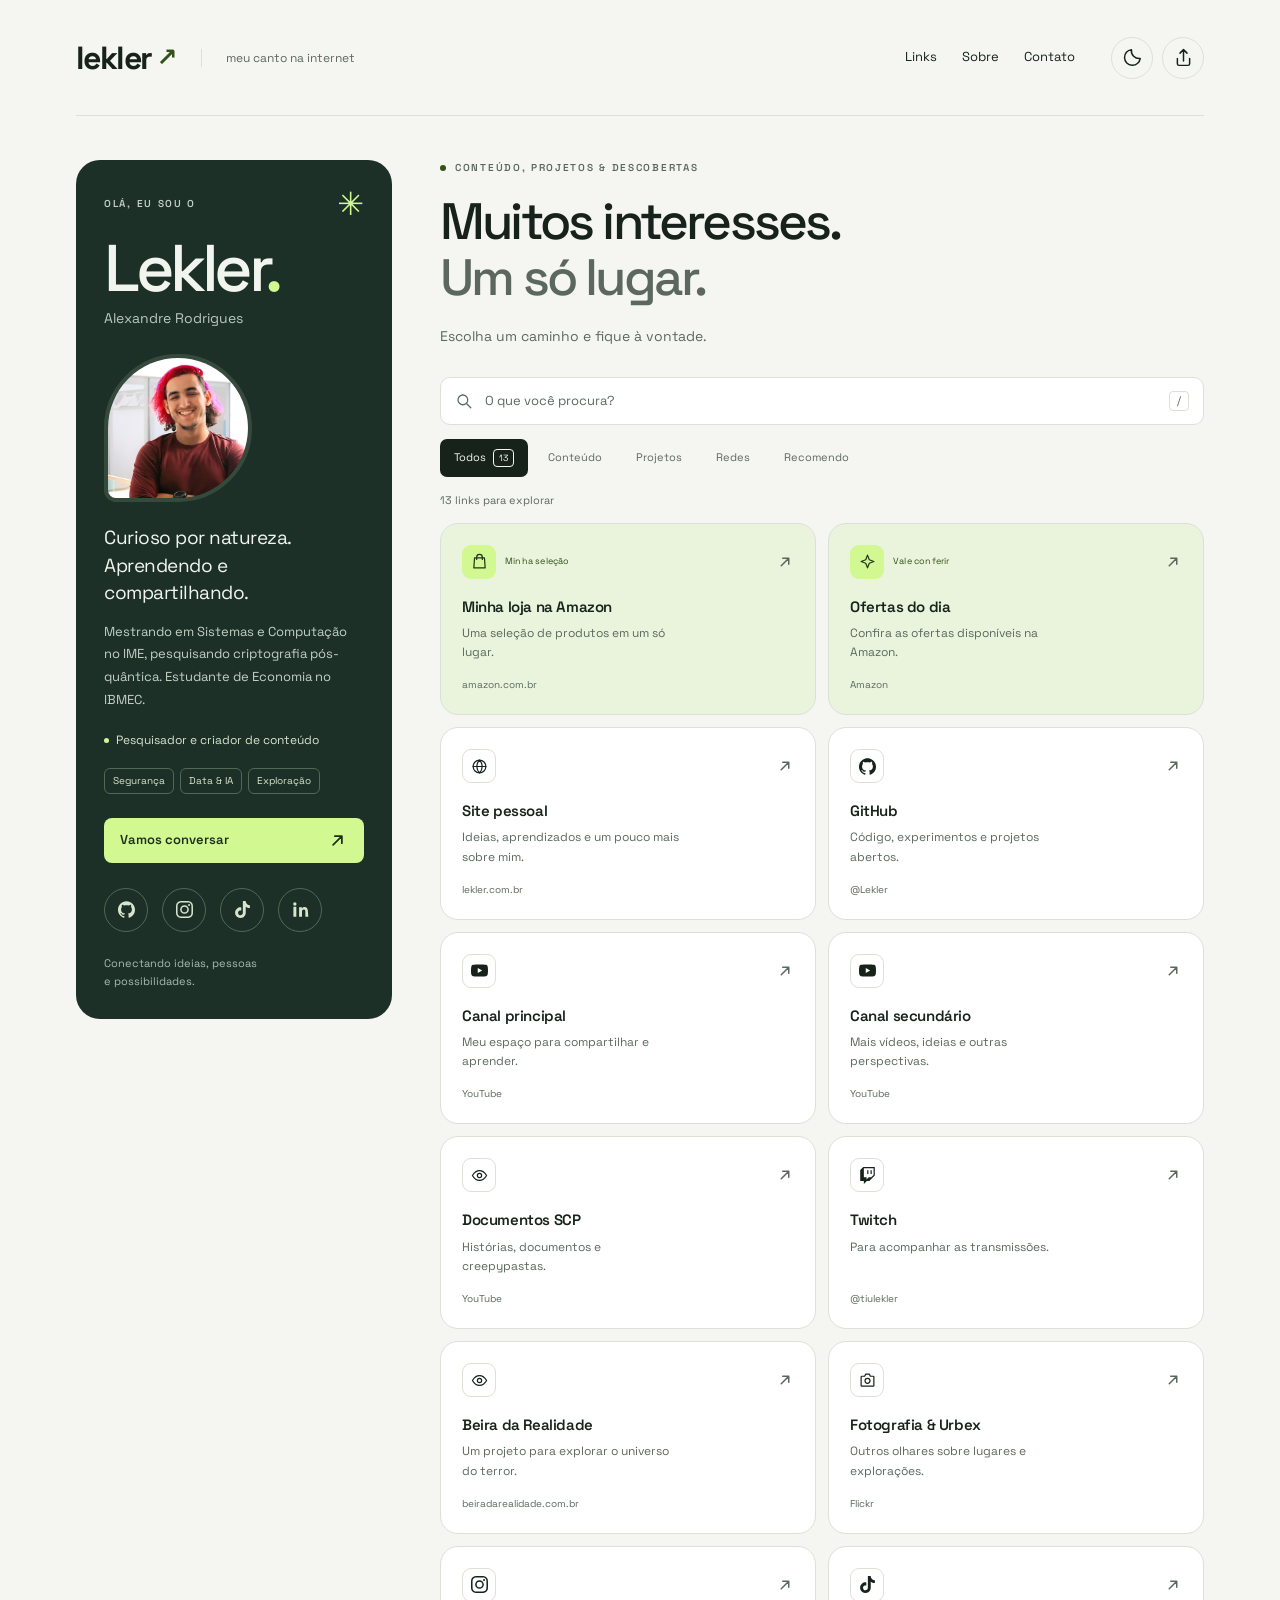
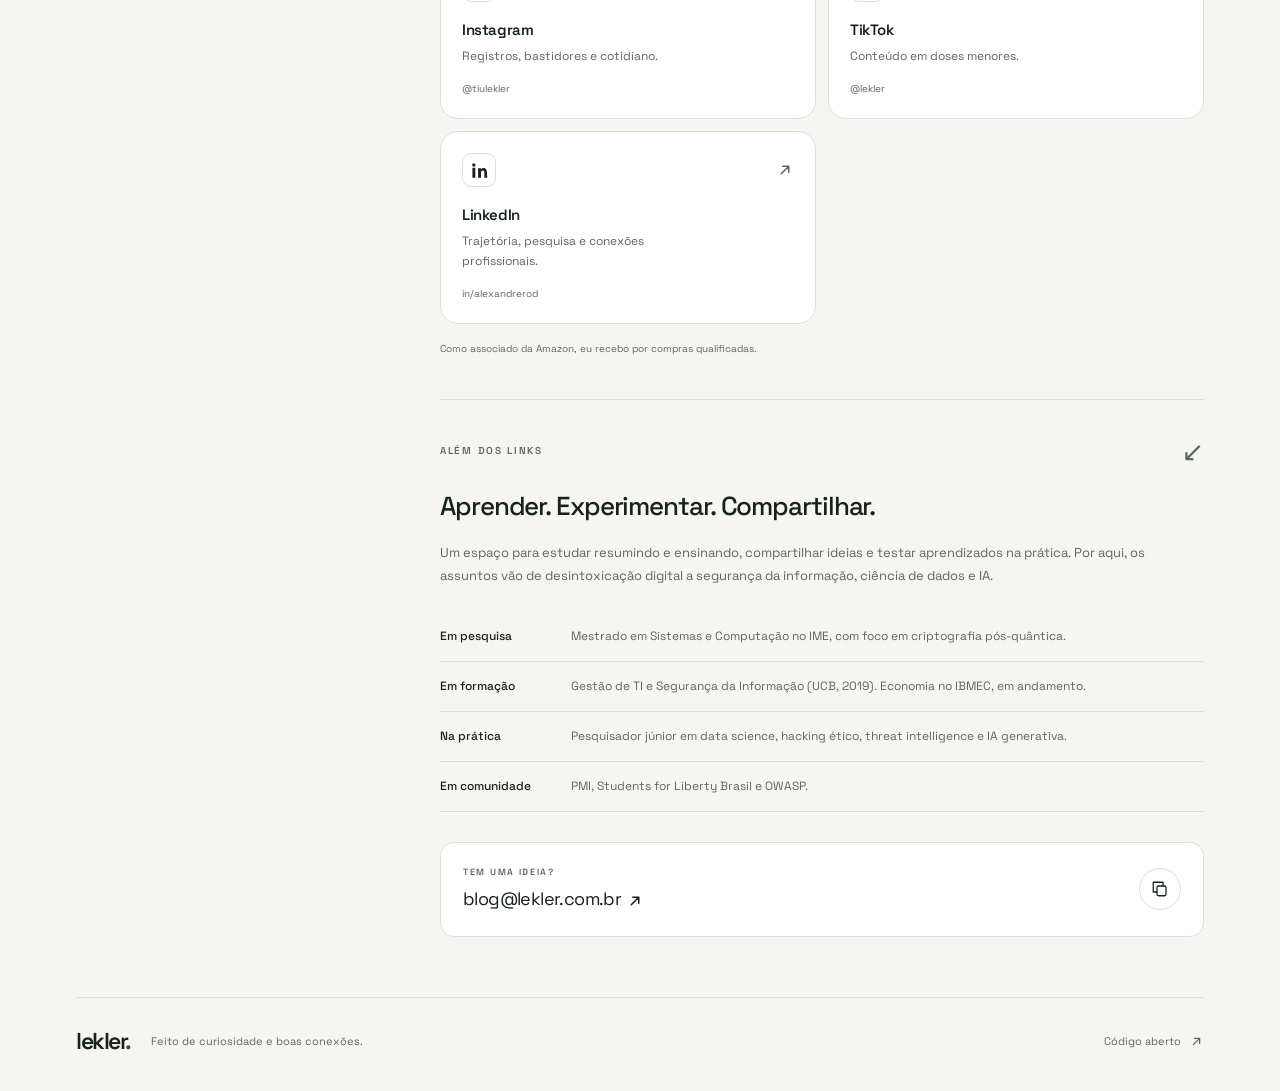
==== commit 537cd1ab: "Atualiza a descrição curta do perfil" ====
--- a/index.html
+++ b/index.html
@@ -330,7 +330,7 @@
             Mestrando em Sistemas e Computação no IME, pesquisando criptografia
             pós-quântica. Estudante de Economia no IBMEC.
           </p>
-          <span class="identity">Autista e TDAH</span>
+          <span class="identity">Pesquisador e criador de conteúdo</span>
           <ul class="interests" role="list">
             <li>Segurança</li>
             <li>Data &amp; IA</li>
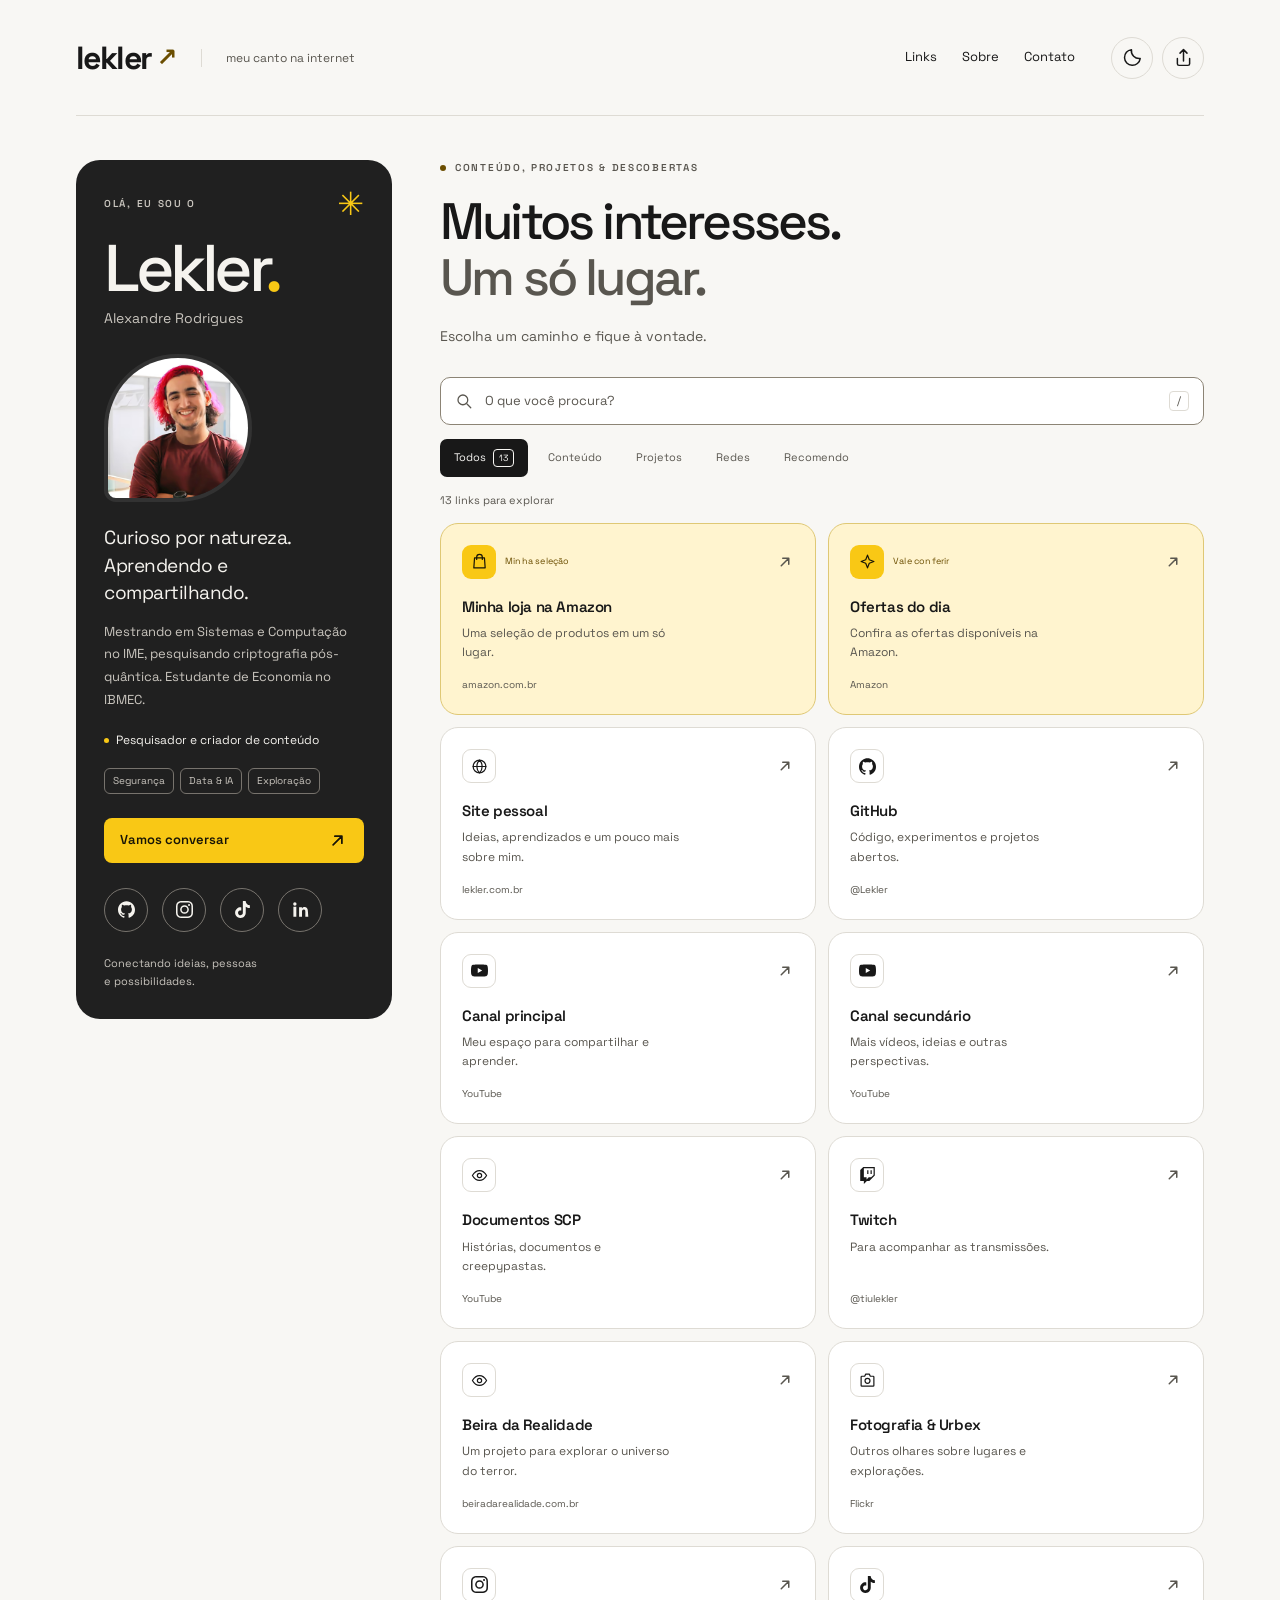
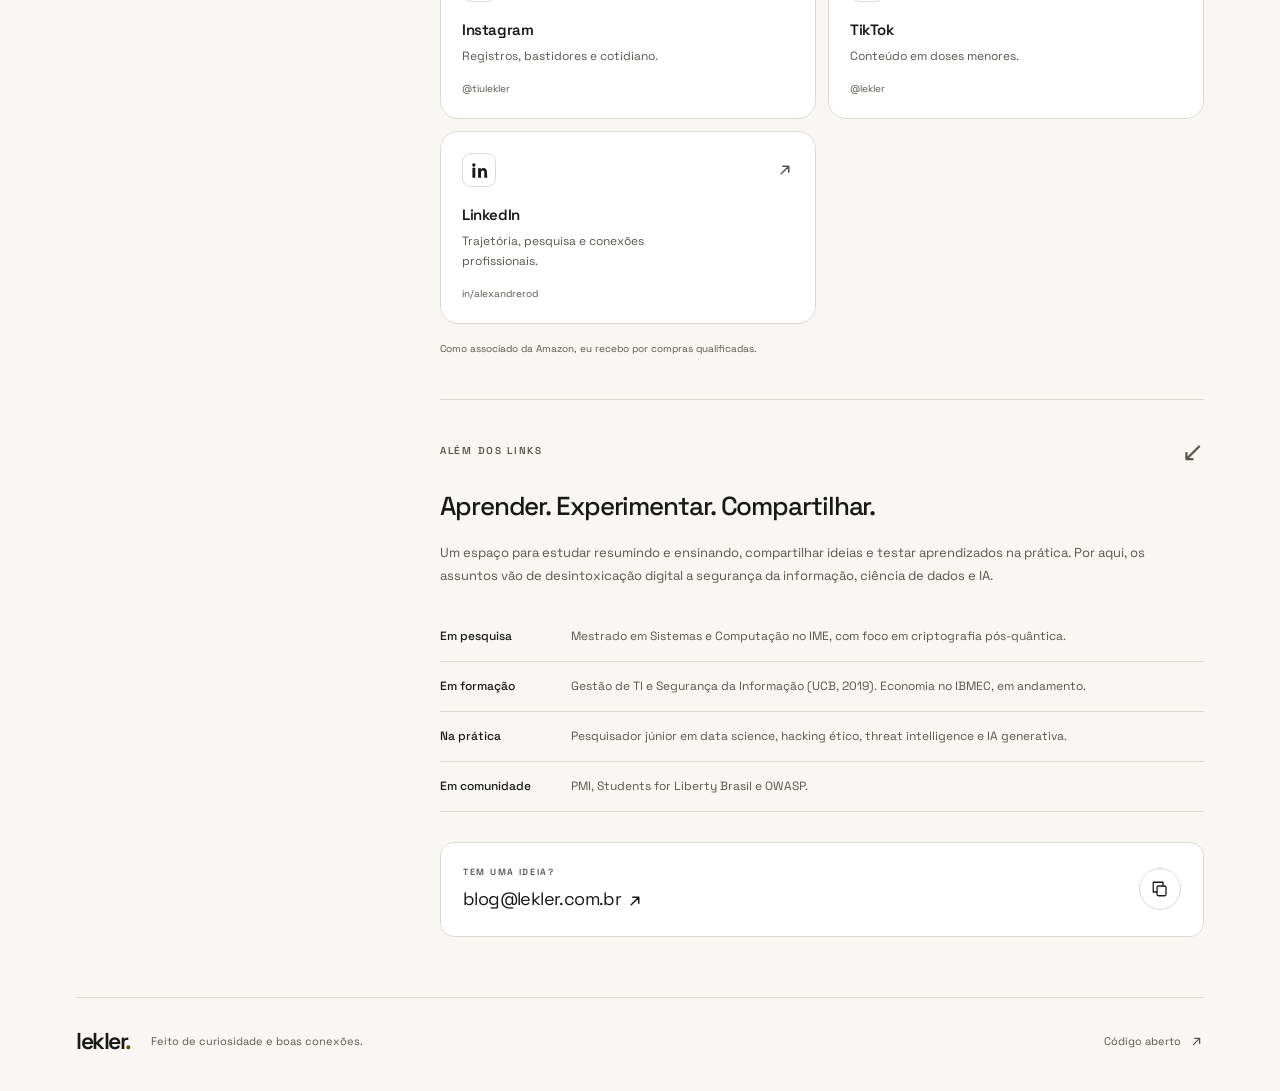
==== commit a4bef131: "Adota paleta de amarelo, preto e branco quente" ====
--- a/index.html
+++ b/index.html
@@ -10,7 +10,7 @@
     />
     <link rel="canonical" href="https://links.lekler.com.br/" />
     <meta name="color-scheme" content="light dark" />
-    <meta name="theme-color" content="#101714" />
+    <meta name="theme-color" content="#101010" />
 
     <meta property="og:type" content="profile" />
     <meta property="og:locale" content="pt_BR" />
--- a/assets/css/styles.css
+++ b/assets/css/styles.css
@@ -9,50 +9,58 @@
 
 :root {
   color-scheme: light;
-  --bg: #f5f6f2;
+  --bg: #f8f7f4;
   --surface: #fff;
-  --text: #17221b;
-  --muted: #5c685f;
-  --border: #dce1d8;
-  --hover: #eef1e9;
-  --accent: #d2f891;
-  --accent-text: #315219;
-  --featured: #eaf3dc;
-  --focus: #466f21;
-  --profile: #1c3028;
+  --text: #181818;
+  --muted: #59564f;
+  --border: #dedbd4;
+  --control-border: #8c8475;
+  --hover: #f1efe9;
+  --accent: #f9c815;
+  --accent-ink: #171407;
+  --accent-hover: #ffda55;
+  --accent-text: #6b4e00;
+  --featured: #fff4cf;
+  --featured-border: #dfc875;
+  --focus: #785700;
+  --profile: #202020;
+  --profile-text: #f5f3ee;
+  --profile-muted: #c9c5be;
+  --profile-border: #77736d;
+  --profile-hover: #323232;
   --radius: 18px;
   --font: "Space Grotesk", system-ui, -apple-system, "Segoe UI", sans-serif;
 }
 
 :root[data-theme="dark"] {
   color-scheme: dark;
-  --bg: #101714;
-  --surface: #19221d;
-  --text: #edf2e8;
-  --muted: #a8b4ab;
-  --border: #334138;
-  --hover: #253128;
-  --accent: #d2f891;
-  --accent-text: #d2f891;
-  --featured: #25351f;
-  --focus: #d2f891;
-  --profile: #1c3028;
+  --bg: #101010;
+  --surface: #1b1b1b;
+  --text: #f5f3ee;
+  --muted: #bdb9b0;
+  --border: #373737;
+  --control-border: #787878;
+  --hover: #242424;
+  --accent-text: var(--accent);
+  --featured: #2b240e;
+  --featured-border: #66541b;
+  --focus: var(--accent);
 }
 
 @media (prefers-color-scheme: dark) {
   :root:not([data-theme]) {
     color-scheme: dark;
-    --bg: #101714;
-    --surface: #19221d;
-    --text: #edf2e8;
-    --muted: #a8b4ab;
-    --border: #334138;
-    --hover: #253128;
-    --accent: #d2f891;
-    --accent-text: #d2f891;
-    --featured: #25351f;
-    --focus: #d2f891;
-    --profile: #1c3028;
+    --bg: #101010;
+    --surface: #1b1b1b;
+    --text: #f5f3ee;
+    --muted: #bdb9b0;
+    --border: #373737;
+    --control-border: #787878;
+    --hover: #242424;
+    --accent-text: var(--accent);
+    --featured: #2b240e;
+    --featured-border: #66541b;
+    --focus: var(--accent);
   }
 }
 
@@ -129,8 +137,8 @@
 }
 
 ::selection {
-  background: #d2f891;
-  color: #17221b;
+  background: var(--accent);
+  color: var(--accent-ink);
 }
 
 [hidden] {
@@ -162,7 +170,7 @@
   left: 16px;
   padding: 12px 20px;
   background: var(--accent);
-  color: #17221b;
+  color: var(--accent-ink);
   border-radius: 8px;
   transform: translateY(-160%);
 }
@@ -274,7 +282,7 @@
   top: 28px;
   padding: 28px;
   background: var(--profile);
-  color: #f1f5ed;
+  color: var(--profile-text);
   border-radius: 24px;
   overflow: hidden;
 }
@@ -293,7 +301,7 @@
 }
 
 .profile .eyebrow {
-  color: #c2d0c4;
+  color: var(--profile-muted);
 }
 
 .profile-symbol {
@@ -317,7 +325,7 @@
 .full-name {
   margin: 2px 0 25px;
   font-size: 14px;
-  color: #bac9bf;
+  color: var(--profile-muted);
 }
 
 .avatar {
@@ -331,7 +339,7 @@
   height: 148px;
   object-fit: cover;
   border-radius: 50% 50% 50% 8%;
-  border: 4px solid #354a3d;
+  border: 4px solid var(--profile-hover);
 }
 
 .profile-intro {
@@ -343,14 +351,14 @@
 
 .profile-bio {
   font-size: 13px;
-  color: #c2d0c4;
+  color: var(--profile-muted);
   line-height: 1.75;
   margin: 0 0 14px;
 }
 
 .identity {
   font-size: 12px;
-  color: #d7e5cd;
+  color: var(--profile-text);
   display: inline-flex;
   align-items: center;
   gap: 7px;
@@ -372,11 +380,11 @@
 }
 
 .interests li {
-  border: 1px solid #536756;
+  border: 1px solid var(--profile-border);
   border-radius: 6px;
   padding: 4px 8px;
   font-size: 10px;
-  color: #d7e5cd;
+  color: var(--profile-muted);
 }
 
 .contact-link {
@@ -385,7 +393,7 @@
   justify-content: space-between;
   padding: 12px 16px;
   background: var(--accent);
-  color: #1b301c;
+  color: var(--accent-ink);
   text-decoration: none;
   border-radius: 8px;
   font-size: 13px;
@@ -393,11 +401,11 @@
 }
 
 .contact-link:hover {
-  background: #e1ffb0;
+  background: var(--accent-hover);
 }
 
 .profile :focus-visible {
-  outline-color: #d2f891;
+  outline-color: var(--accent);
 }
 
 .socials ul {
@@ -412,14 +420,14 @@
   justify-content: center;
   width: 44px;
   height: 44px;
-  border: 1px solid #536756;
+  border: 1px solid var(--profile-border);
   border-radius: 50%;
-  color: #d7e5cd;
+  color: var(--profile-text);
 }
 
 .social-link:hover {
   color: var(--accent);
-  background: #2b4235;
+  background: var(--profile-hover);
 }
 
 .social-link .icon {
@@ -429,7 +437,7 @@
 
 .profile-note {
   margin: 22px 0 0;
-  color: #a9bcae;
+  color: var(--profile-muted);
   font-size: 11px;
   line-height: 1.7;
 }
@@ -480,7 +488,7 @@
   align-items: center;
   gap: 12px;
   background: var(--surface);
-  border: 1px solid var(--border);
+  border: 1px solid var(--control-border);
   border-radius: 10px;
   padding: 0 14px;
   color: var(--muted);
@@ -655,13 +663,13 @@
 
 .card-featured {
   background: var(--featured);
-  border-color: var(--border);
+  border-color: var(--featured-border);
 }
 
 .card-featured .card-icon {
   border: 0;
   background: var(--accent);
-  color: #20331b;
+  color: var(--accent-ink);
 }
 
 .card-featured:hover {
@@ -923,7 +931,7 @@
   margin-top: 20px;
   padding: 10px 20px;
   background: var(--accent);
-  color: #17221b;
+  color: var(--accent-ink);
   border: 0;
   border-radius: 7px;
 }
